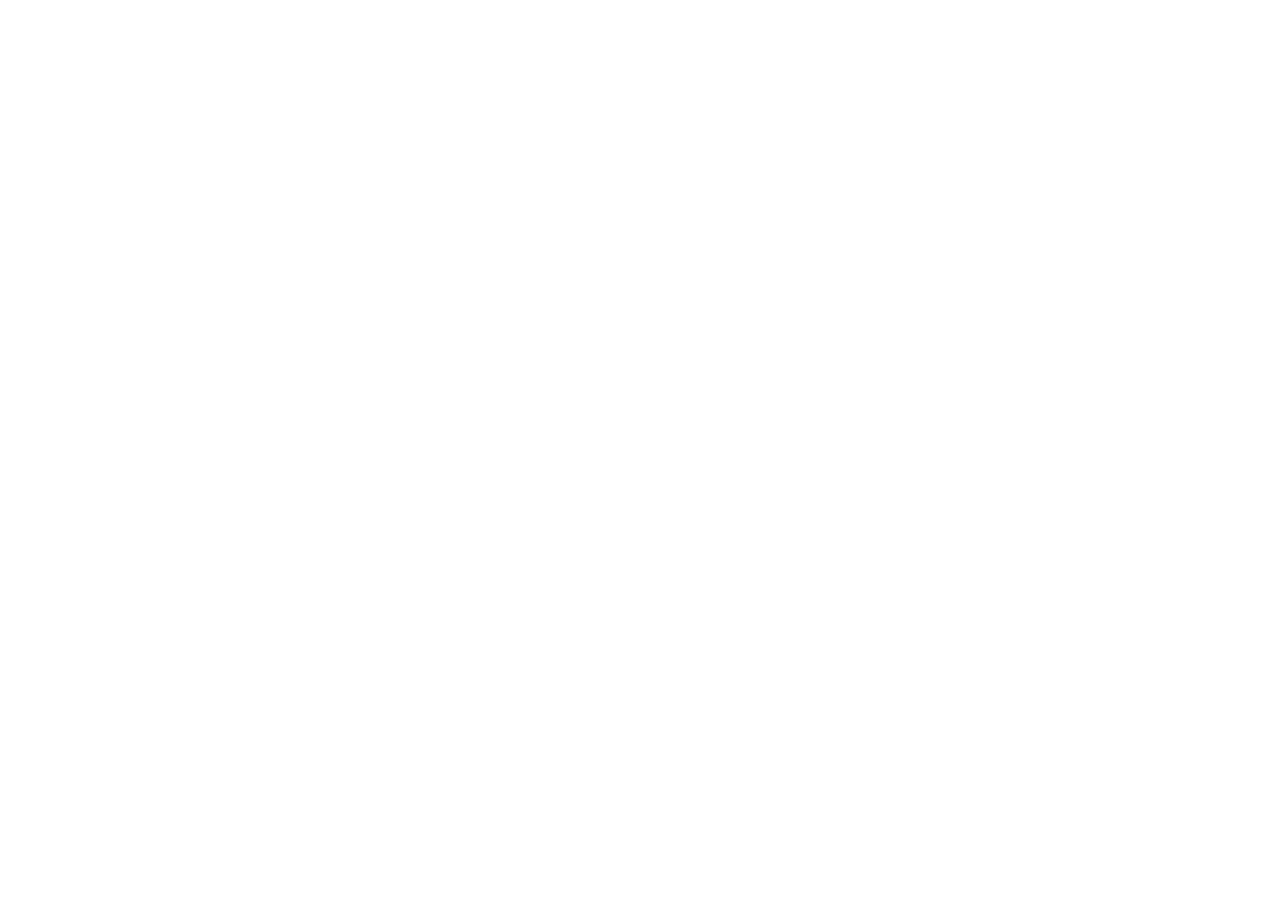
==== index.html @ 7032fc8f "1" ====
<!DOCTYPE html>
<html lang="en">
<head>
  <meta charset="UTF-8">
  <meta name="viewport" content="width=device-width, initial-scale=1.0">
  <meta http-equiv="X-UA-Compatible" content="ie=edge">
  <title>Document</title>
</head>
<body>
  
</body>
</html>
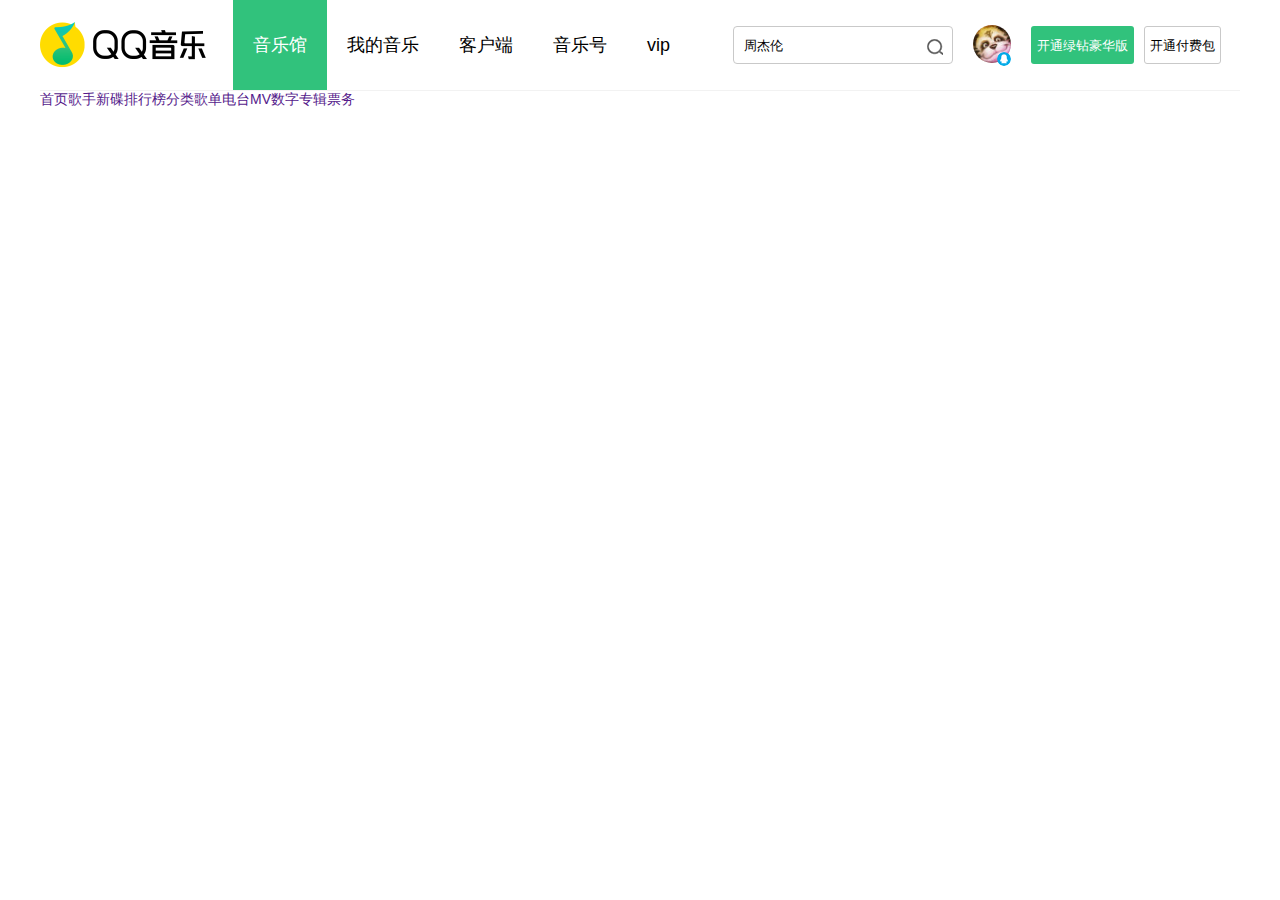
==== commit c38bcf39: "11.3" ====
--- a/index.html
+++ b/index.html
@@ -5,8 +5,45 @@
   <meta name="viewport" content="width=device-width, initial-scale=1.0">
   <meta http-equiv="X-UA-Compatible" content="ie=edge">
   <title>Document</title>
+  <link rel="stylesheet" href="index.css">
 </head>
 <body>
-  
+  <div id="header">
+    <div class="header_bar">
+      <div class="header_bar_top">
+        <img src="./img/75955396_p0.png" alt="" class="qq_icon">
+        <ul class="header_bar_top_ul">
+          <li><a href="" class="first_child">音乐馆</a></li>
+          <li><a href="">我的音乐</a></li>
+          <li><a href="">客户端 <i></i></a></li>
+          <li><a href="">音乐号</a></li>
+          <li><a href="">vip</a></li>
+        </ul>
+        <div class="header_bar_input_box">
+          <input type="text" placeholder="周杰伦">
+          <i class="input_icon"></i>
+        </div>
+        <div class="login_head">
+          <img src="./img/g.jpg" alt="">
+          <img src="./img/login_qq.png" class="login_icon">
+        </div>
+        <button class="btn_vip">开通绿钻豪华版</button>
+        <button class="btn_money">开通付费包</button>
+      </div>
+      <div class="header_bar_bot">
+        <ul class="header_bar_bot_ul">
+          <li><a href="">首页</a></li>
+          <li><a href="">歌手</a></li>
+          <li><a href="">新碟</a></li>
+          <li><a href="">排行榜</a></li>
+          <li><a href="">分类歌单</a></li>
+          <li><a href="">电台</a></li>
+          <li><a href="">MV</a></li>
+          <li><a href="">数字专辑</a></li>
+          <li><a href="">票务</a></li>
+        </ul>
+      </div>
+    </div>
+  </div>
 </body>
 </html>--- a/index.css
+++ b/index.css
@@ -0,0 +1,140 @@
+* {
+  box-sizing: border-box;
+  outline: 0;
+  margin: 0;
+  padding: 0;
+}
+a {
+  text-decoration: none;
+}
+li {
+  list-style: none;
+}
+button {
+  margin: 0;
+  padding: 0;
+  border: 1px solid transparent;
+  outline: none;
+}
+body {
+  font-size: 14px;
+  font-family: poppin, Tahoma, Arial;
+}
+.header_bar {
+  width: 1200px;
+  margin: 0 auto;
+}
+.header_bar_top {
+  display: flex;
+  align-items: center;
+  width: 1200px;
+}
+.qq_icon {
+  width: 170px;
+  height: 46px;
+  /* margin:auto 0; */
+}
+.header_bar_top{
+  border-bottom:1px solid  #f2f2f2;
+}
+.header_bar_top_ul {
+  display: flex;
+  margin-left: 23px;
+  width: 500px;
+  font-weight: 400;
+}
+.header_bar_top_ul li {
+  padding: 0 20px;
+  height: 90px;
+  line-height: 90px;
+}
+.header_bar_top_ul li a {
+  font-size: 18px;
+  color: #000;
+}
+
+.header_bar_top_ul li:first-child {
+  background-color: #31c27c;
+}
+.header_bar_top_ul .first_child {
+  font-size: 18px;
+  color: #fff;
+  background: #31c27c;
+}
+.header_bar_input_box {
+  position: relative;
+}
+.header_bar_input_box input {
+  width: 220px;
+  height: 38px;
+  margin: 0;
+  padding: 0;
+  padding-left: 10px;
+  border: 1px solid #c9c9c9;
+  outline: none;
+  border-radius: 4px;
+  -webkit-border-radius: 4px;
+  -moz-border-radius: 4px;
+  -ms-border-radius: 4px;
+  -o-border-radius: 4px;
+}
+.header_bar_input_box input::placeholder {
+  color: #000;
+}
+.input_icon {
+  position: absolute;
+  display: inline-block;
+  top: 33%;
+  right: 10px;
+  width: 16px;
+  height: 16px;
+
+  background: url(./img/icon_sprite.png) 0 -40px no-repeat;
+}
+.login_head {
+  position: relative;
+}
+.login_head img {
+  width: 38px;
+  height: 38px;
+  margin-left: 20px;
+  border-radius: 50%;
+  -webkit-border-radius: 50%;
+  -moz-border-radius: 50%;
+  -ms-border-radius: 50%;
+  -o-border-radius: 50%;
+}
+.login_head .login_icon {
+  position: absolute;
+  width: 14px;
+  height: 14px;
+  bottom: 0;
+  right: 0;
+}
+.btn_vip {
+  height: 38px;
+  padding: 10px 5px;
+  background-color: #31c27c;
+  color: #fff;
+  border-radius: 3px;
+  -webkit-border-radius: 3px;
+  -moz-border-radius: 3px;
+  -ms-border-radius: 3px;
+  -o-border-radius: 3px;
+  margin-left: 20px;
+}
+.btn_money{
+  height: 38px;
+  padding: 10px 5px;
+  border-radius: 3px;
+  -webkit-border-radius: 3px;
+  -moz-border-radius: 3px;
+  -ms-border-radius: 3px;
+  -o-border-radius: 3px;
+  margin-left: 10px;
+  background-color: #fff;
+  border:1px solid #c9c9c9;
+}
+.header_bar_bot_ul {
+  display: flex;
+}
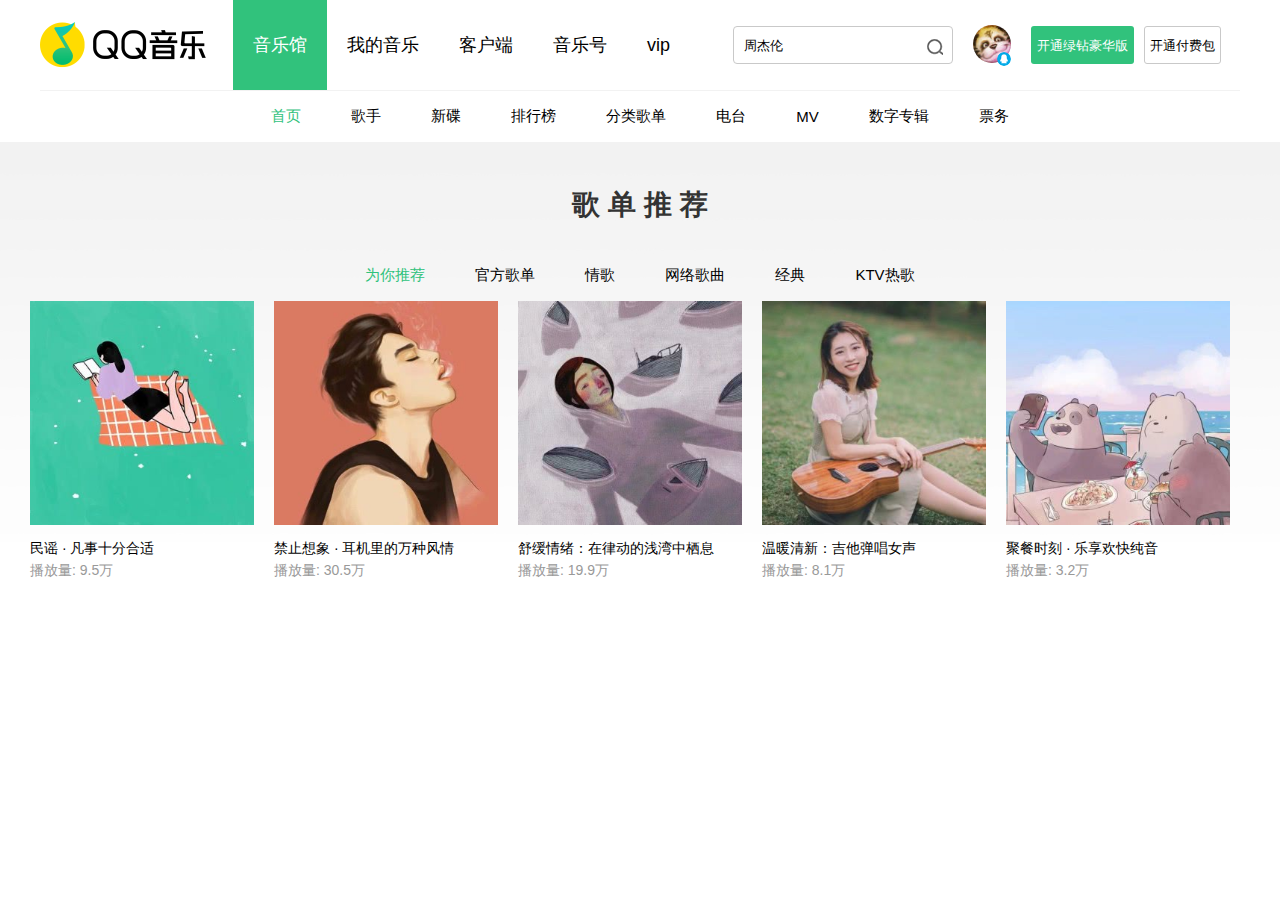
==== commit fba3ee0b: "11.3 12:20" ====
--- a/index.html
+++ b/index.html
@@ -1,38 +1,42 @@
 <!DOCTYPE html>
 <html lang="en">
+
 <head>
-  <meta charset="UTF-8">
-  <meta name="viewport" content="width=device-width, initial-scale=1.0">
-  <meta http-equiv="X-UA-Compatible" content="ie=edge">
+  <meta charset="UTF-8" />
+  <meta name="viewport" content="width=device-width, initial-scale=1.0" />
+  <meta http-equiv="X-UA-Compatible" content="ie=edge" />
   <title>Document</title>
-  <link rel="stylesheet" href="index.css">
+  <link rel="stylesheet" href="index.css" />
 </head>
+
 <body>
   <div id="header">
     <div class="header_bar">
       <div class="header_bar_top">
-        <img src="./img/75955396_p0.png" alt="" class="qq_icon">
+        <img src="./img/75955396_p0.png" alt="" class="qq_icon" />
         <ul class="header_bar_top_ul">
           <li><a href="" class="first_child">音乐馆</a></li>
           <li><a href="">我的音乐</a></li>
-          <li><a href="">客户端 <i></i></a></li>
+          <li>
+            <a href="">客户端 <i></i></a>
+          </li>
           <li><a href="">音乐号</a></li>
           <li><a href="">vip</a></li>
         </ul>
         <div class="header_bar_input_box">
-          <input type="text" placeholder="周杰伦">
+          <input type="text" placeholder="周杰伦" />
           <i class="input_icon"></i>
         </div>
         <div class="login_head">
-          <img src="./img/g.jpg" alt="">
-          <img src="./img/login_qq.png" class="login_icon">
+          <img src="./img/g.jpg" alt="" />
+          <img src="./img/login_qq.png" class="login_icon" />
         </div>
         <button class="btn_vip">开通绿钻豪华版</button>
         <button class="btn_money">开通付费包</button>
       </div>
       <div class="header_bar_bot">
-        <ul class="header_bar_bot_ul">
-          <li><a href="">首页</a></li>
+        <ul class="header_bar_bot_ul nav_list">
+          <li><a href="" class="chosen_page">首页</a></li>
           <li><a href="">歌手</a></li>
           <li><a href="">新碟</a></li>
           <li><a href="">排行榜</a></li>
@@ -45,5 +49,101 @@
       </div>
     </div>
   </div>
+  <div id="music_recommend">
+    <div class="recommend_cont">
+      <h2 class="item_head">歌 单 推 荐</h2>
+      <ul class="nav_list">
+        <li><a href="" class="chosen_page">为你推荐</a></li>
+        <li><a href="">官方歌单</a></li>
+        <li><a href="">情歌</a></li>
+        <li><a href="">网络歌曲</a></li>
+        <li><a href="">经典</a></li>
+        <li><a href="">KTV热歌</a></li>
+      </ul>
+      <ul class="music_list">
+        <li>
+          <div class="music_list_box">
+            <div class="cover">
+              <em class="cover_play"></em>
+              <a href="" class="cover_a">
+                <img src="./img/300.jpg" alt="" class="cover_img" />
+              </a>
+            </div>
+            <a href="" class="music_list_title">
+              <p>民谣 · 凡事十分合适</p>
+            </a>
+            <span>播放量:</span><span> 9.5万</span>
+          </div>
+        </li>
+        <li>
+          <div class="music_list_box">
+            <div class="cover">
+              <em class="cover_play"></em>
+              <a href="" class="cover_a">
+                <img src="./img/300 (1).jpg" alt="" class="cover_img" />
+              </a>
+            </div>
+            <a href="" class="music_list_title">
+              <p>禁止想象 · 耳机里的万种风情</p>
+            </a>
+            <span>播放量:</span><span> 30.5万</span>
+          </div>
+        </li>
+        <li>
+          <div class="music_list_box">
+            <div class="cover">
+              <em class="cover_play"></em>
+              <a href="" class="cover_a">
+                <img src="./img/300 (2).jpg" alt="" class="cover_img" />
+              </a>
+            </div>
+            <a href="" class="music_list_title">
+              <p>舒缓情绪：在律动的浅湾中栖息</p>
+            </a>
+            <span>播放量:</span><span> 19.9万</span>
+          </div>
+        </li>
+        <li>
+          <div class="music_list_box">
+            <div class="cover">
+              <em class="cover_play"></em>
+              <a href="" class="cover_a">
+                <img src="./img/300 (3).jpg" alt="" class="cover_img" />
+              </a>
+            </div>
+            <a href="" class="music_list_title">
+              <p>温暖清新：吉他弹唱女声</p>
+            </a>
+            <span>播放量:</span><span> 8.1万</span>
+          </div>
+        </li>
+        <li>
+          <div class="music_list_box">
+            <div class="cover">
+              <em class="cover_play"></em>
+              <a href="" class="cover_a">
+                <img src="./img/300 (4).jpg" alt="" class="cover_img" />
+              </a>
+            </div>
+            <a href="" class="music_list_title">
+              <p>聚餐时刻 · 乐享欢快纯音</p>
+            </a>
+            <span>播放量:</span><span> 3.2万</span>
+          </div>
+        </li>
+      </ul>
+      
+      <div class="switch_page">
+        <a href="" class="chosen_a">
+          <ul class="chosen_ul">
+            <li class="chosen_li"></li>
+            <li class="hover_li"></li>
+          </ul>
+        </a>
+      </div>
+      </a>
+    </div>
+  </div>
 </body>
+
 </html>--- a/index.css
+++ b/index.css
@@ -34,8 +34,8 @@
   height: 46px;
   /* margin:auto 0; */
 }
-.header_bar_top{
-  border-bottom:1px solid  #f2f2f2;
+.header_bar_top {
+  border-bottom: 1px solid #f2f2f2;
 }
 .header_bar_top_ul {
   display: flex;
@@ -123,7 +123,7 @@
   -o-border-radius: 3px;
   margin-left: 20px;
 }
-.btn_money{
+.btn_money {
   height: 38px;
   padding: 10px 5px;
   border-radius: 3px;
@@ -133,8 +133,170 @@
   -o-border-radius: 3px;
   margin-left: 10px;
   background-color: #fff;
-  border:1px solid #c9c9c9;
-}
-.header_bar_bot_ul {
-  display: flex;
-}
+  border: 1px solid #c9c9c9;
+}
+/* 公共列表导航栏 */
+.nav_list {
+  display: flex;
+  align-items: center;
+  justify-content: center;
+  height: 51px;
+}
+.nav_list li {
+  padding: 0 25px;
+}
+.nav_list li a {
+  color: #000;
+  font-size: 15px;
+}
+.nav_list li a:hover {
+  color: #31c27c;
+}
+.nav_list .chosen_page {
+  color: #31c27c;
+}
+/* ----------------- */
+#music_recommend{
+  background: url(./img/bg_detail.jpg) 50% 0 repeat-x;
+}
+.recommend_cont{
+  width: 1200px;
+  margin: 0 auto;
+  display: flex;
+  flex-direction: column ;
+  justify-content: center;
+  align-items: center;
+}
+.item_head{
+  padding-top: 44px;
+  padding-bottom: 26px;
+  color:#333;
+  font-size: 28px;
+}
+.music_list{
+  display: flex;
+  flex-direction:row;
+  height: 300px;
+}
+.music_list li div,.cover_list_box{ /* 后期 li div删掉 */
+  width: 224px;
+  height: 224px;
+  margin-right: 20px;
+}
+
+.cover_img{ /* 后面改成.cover_img */
+  margin-bottom: 10px;
+  width: 224px;
+  height: 224px;
+  transition: .5s;
+  -webkit-transition: .5s;
+  -moz-transition: .5s;
+  -ms-transition: .5s;
+  -o-transition: .5s;
+}
+.music_list_title{
+  color: #000;
+}
+.music_list_title :hover{
+  color:#31c27c;
+}
+.music_list li div span{
+  /* text-align: center; */
+  line-height: 25px;
+  font-size: 14px;
+  color:#999;
+}
+.cover{
+  position: relative;
+  overflow: hidden;
+  margin-bottom: 15px;
+}
+.cover_play{
+  position: absolute;
+  z-index: 1;
+  top: 0;
+  left: 0;
+  right: 0;
+  bottom: 0;
+  margin:auto;
+  width: 70px;
+  height: 70px;
+  cursor: pointer;
+  background-image: url(./img/cover_play.png);
+  transform: scale(.7) ;
+  -webkit-transform: scale(.7) ;
+  -moz-transform: scale(.7) ;
+  -ms-transform: scale(.7) ;
+  -o-transform: scale(.7) ;
+  opacity: 0;
+  transition: .5s;
+  -webkit-transition: .5s;
+  -moz-transition: .5s;
+  -ms-transition: .5s;
+  -o-transition: .5s;
+}
+.cover:hover .cover_play{
+  transform: scale(1);
+  -webkit-transform: scale(1);
+  -moz-transform: scale(1);
+  -ms-transform: scale(1);
+  -o-transform: scale(1);
+  opacity: 1;
+}
+.cover:hover .cover_img{
+  transform: scale(1.1);
+  -webkit-transform: scale(1.1);
+  -moz-transform: scale(1.1);
+  -ms-transform: scale(1.1);
+  -o-transform: scale(1.1);
+}
+.switch_page{
+  height: 100px;
+  display: flex;
+  /* justify-content: center; */
+  align-items: center;
+}
+
+
+
+
+
+
+
+
+
+
+
+
+
+/* .chosen_ul{
+  display: flex;
+  flex-direction: row;
+  justify-content: center;
+}
+.chosen_ul li{
+  margin-right: 25px;
+}
+.chosen_li{
+  width: 8px;
+  height: 8px;
+  border-radius: 50%;
+  -webkit-border-radius: 50%;
+  -moz-border-radius: 50%;
+  -ms-border-radius: 50%;
+  -o-border-radius: 50%;
+  background-color: rgba(0, 0, 0, .3);
+}
+.hover_li{
+  width: 8px;
+  height: 8px;
+  border-radius: 50%;
+  -webkit-border-radius: 50%;
+  -moz-border-radius: 50%;
+  -ms-border-radius: 50%;
+  -o-border-radius: 50%;
+  background-color: rgba(0, 0, 0, .1);
+}
+.hover_li:hover{
+  background-color: rgba(0, 0, 0, .3)
+} */
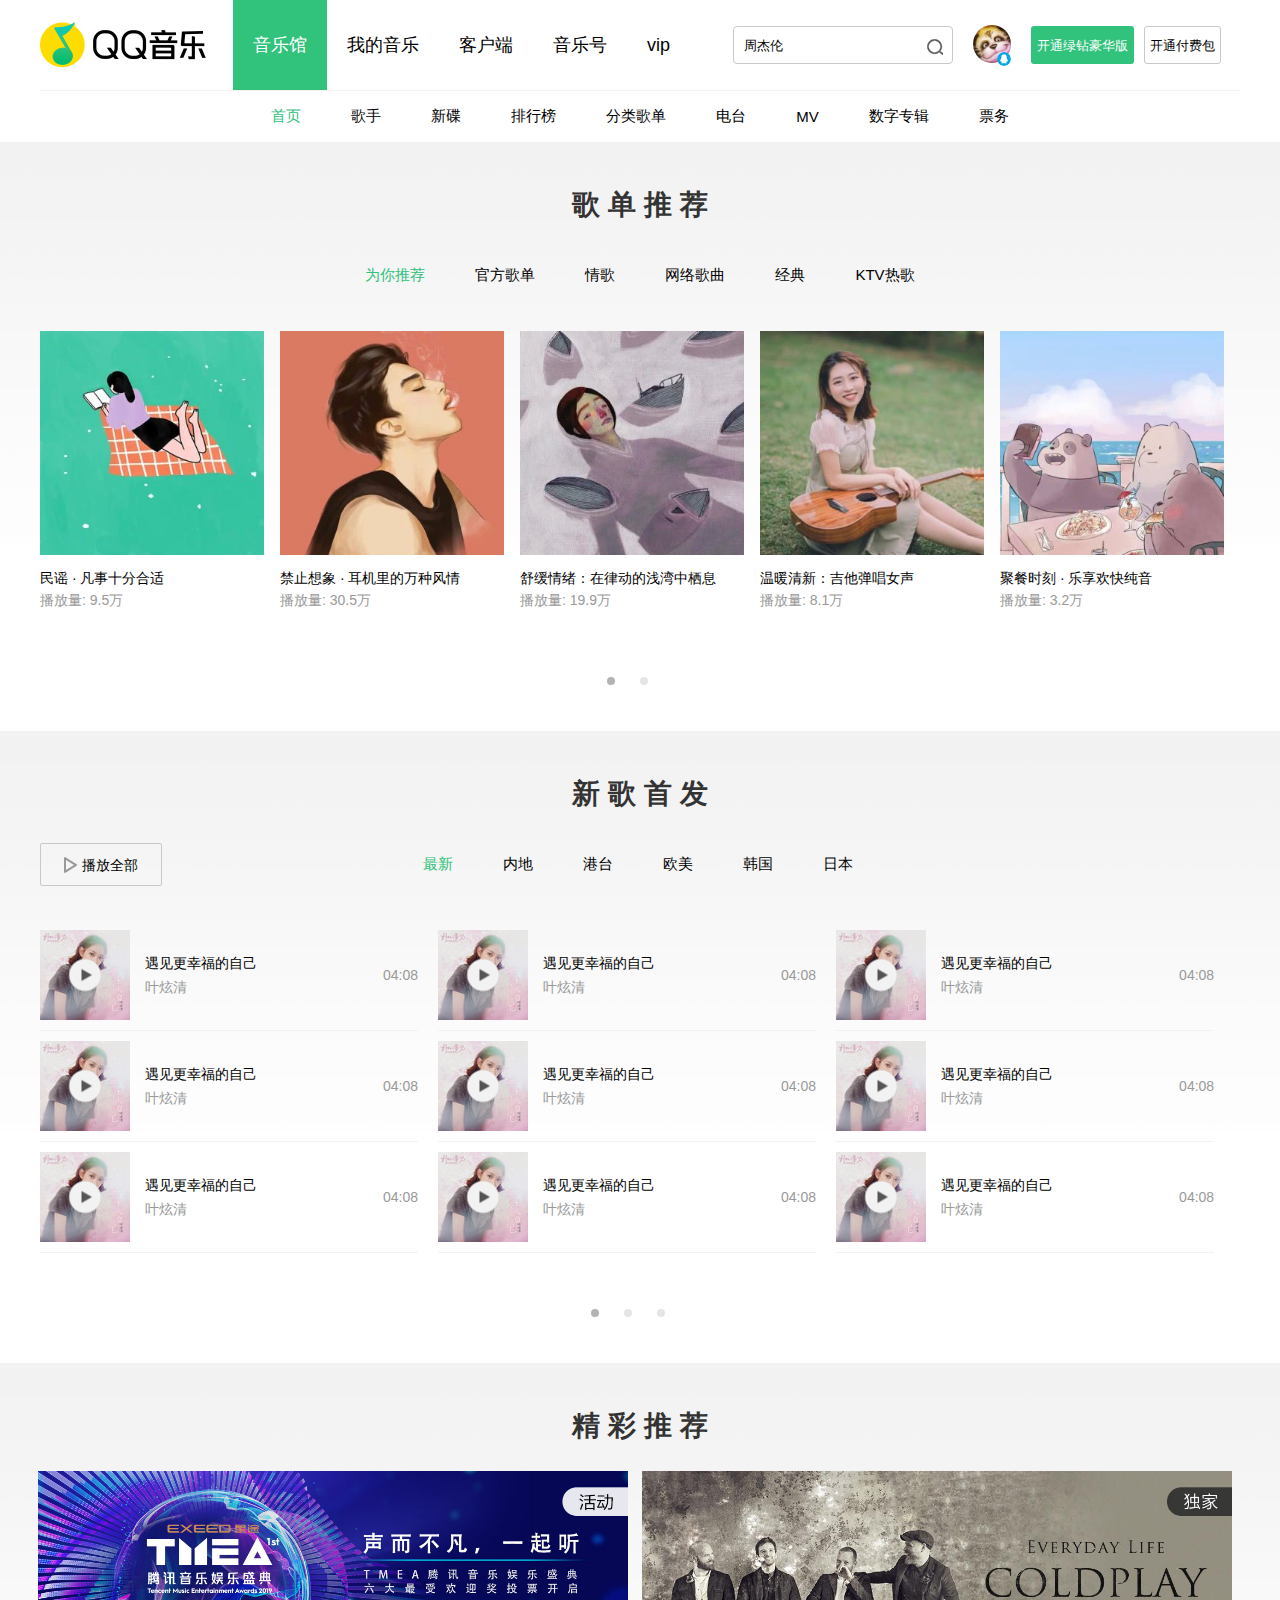
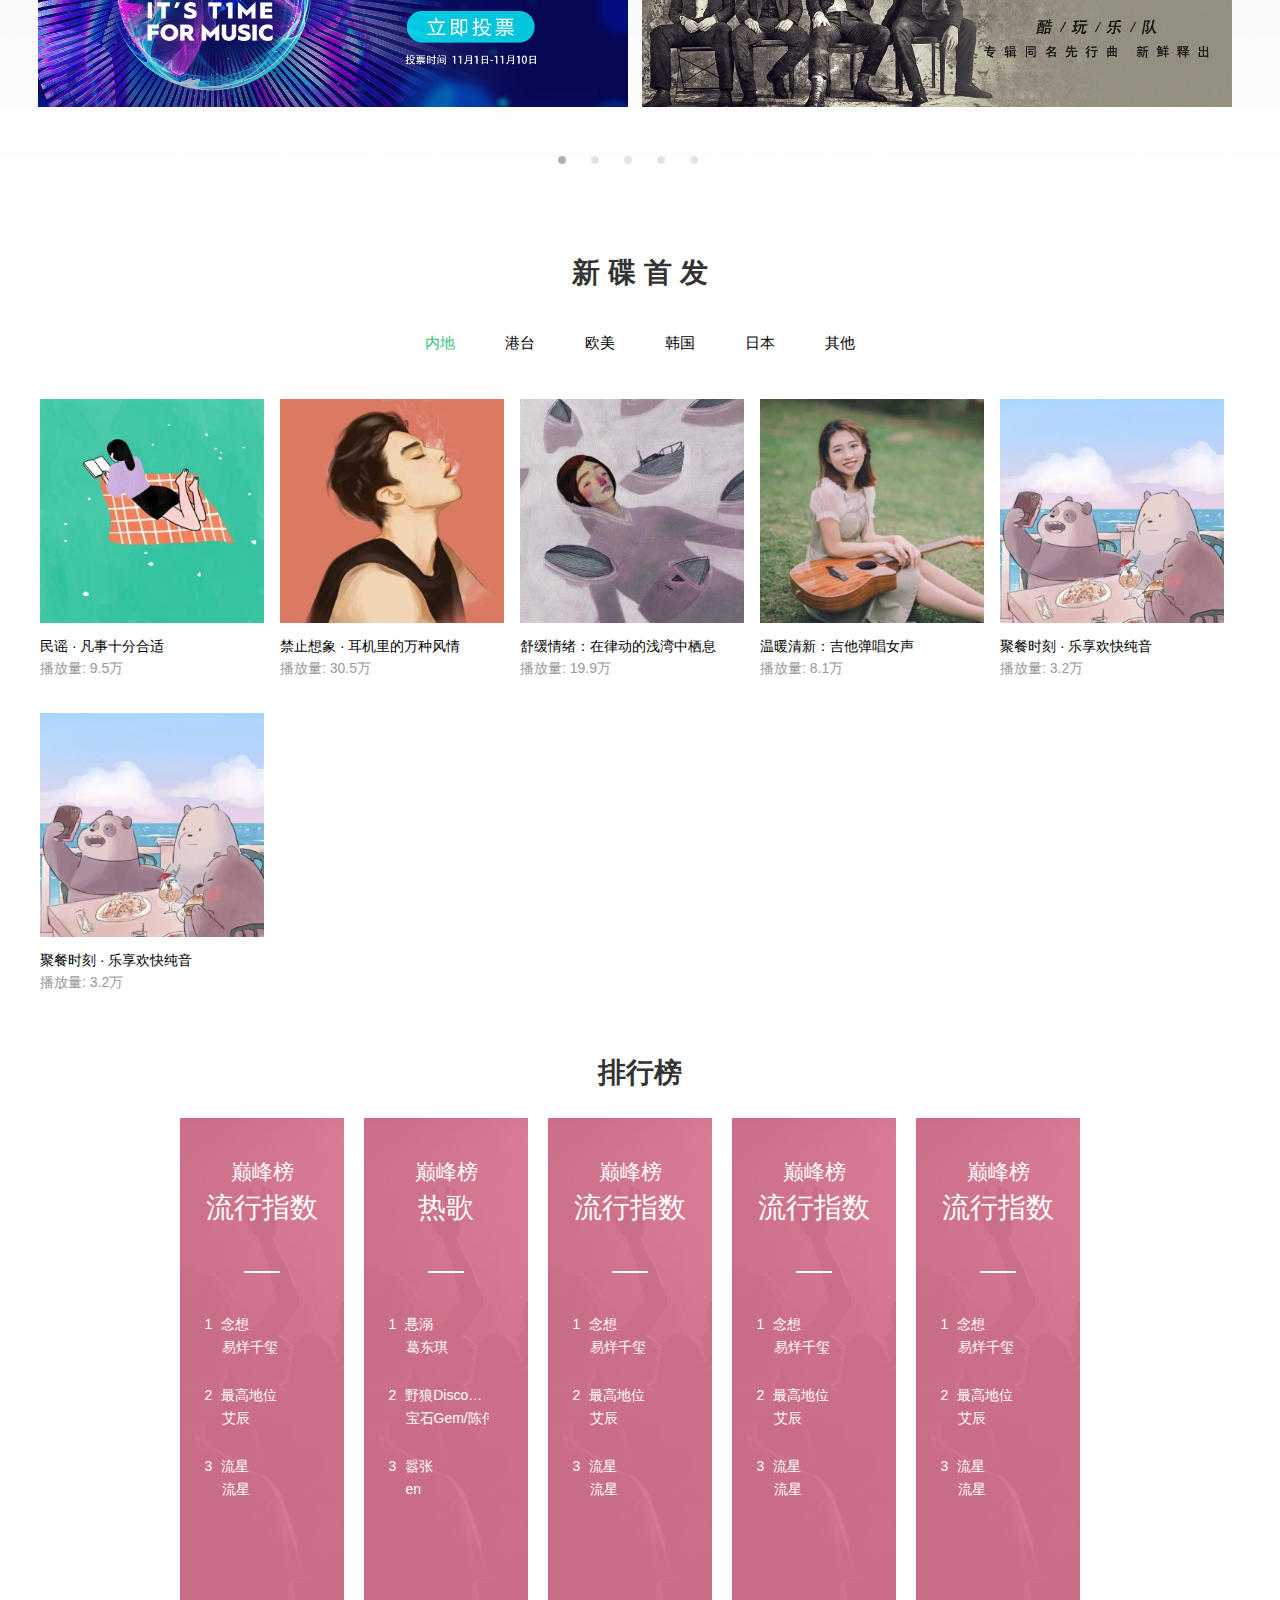
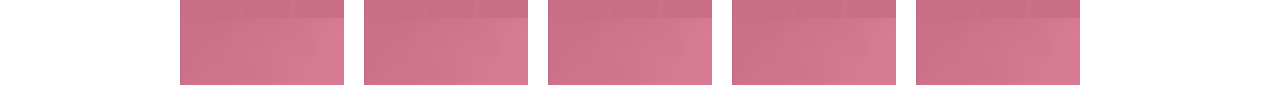
==== commit 09b5c5cd: "11.3 22:56" ====
--- a/index.html
+++ b/index.html
@@ -1,138 +1,138 @@
 <!DOCTYPE html>
 <html lang="en">
+  <head>
+    <meta charset="UTF-8" />
+    <meta name="viewport" content="width=device-width, initial-scale=1.0" />
+    <meta http-equiv="X-UA-Compatible" content="ie=edge" />
+    <title>Document</title>
+    <link rel="stylesheet" href="index.css" />
+  </head>
 
-<head>
-  <meta charset="UTF-8" />
-  <meta name="viewport" content="width=device-width, initial-scale=1.0" />
-  <meta http-equiv="X-UA-Compatible" content="ie=edge" />
-  <title>Document</title>
-  <link rel="stylesheet" href="index.css" />
-</head>
-
-<body>
-  <div id="header">
-    <div class="header_bar">
-      <div class="header_bar_top">
-        <img src="./img/75955396_p0.png" alt="" class="qq_icon" />
-        <ul class="header_bar_top_ul">
-          <li><a href="" class="first_child">音乐馆</a></li>
-          <li><a href="">我的音乐</a></li>
-          <li>
-            <a href="">客户端 <i></i></a>
-          </li>
-          <li><a href="">音乐号</a></li>
-          <li><a href="">vip</a></li>
+  <body>
+    <div id="header">
+      <div class="header_bar">
+        <div class="header_bar_top">
+          <img src="./img/75955396_p0.png" alt="" class="qq_icon" />
+          <ul class="header_bar_top_ul">
+            <li><a href="" class="first_child">音乐馆</a></li>
+            <li><a href="">我的音乐</a></li>
+            <li>
+              <a href="">客户端 <i></i></a>
+            </li>
+            <li><a href="">音乐号</a></li>
+            <li><a href="">vip</a></li>
+          </ul>
+          <div class="header_bar_input_box">
+            <input type="text" placeholder="周杰伦" />
+            <i class="input_icon"></i>
+          </div>
+          <div class="login_head">
+            <img src="./img/g.jpg" alt="" />
+            <img src="./img/login_qq.png" class="login_icon" />
+          </div>
+          <button class="btn_vip">开通绿钻豪华版</button>
+          <button class="btn_money">开通付费包</button>
+        </div>
+        <div class="header_bar_bot">
+          <ul class="header_bar_bot_ul nav_list">
+            <li><a href="" class="chosen_page">首页</a></li>
+            <li><a href="">歌手</a></li>
+            <li><a href="">新碟</a></li>
+            <li><a href="">排行榜</a></li>
+            <li><a href="">分类歌单</a></li>
+            <li><a href="">电台</a></li>
+            <li><a href="">MV</a></li>
+            <li><a href="">数字专辑</a></li>
+            <li><a href="">票务</a></li>
+          </ul>
+        </div>
+      </div>
+    </div>
+    <div id="music_recommend">
+      <div class="recommend_cont">
+        <h2 class="item_head">歌 单 推 荐</h2>
+        <ul class="nav_list margin_bot">
+          <li><a href="" class="chosen_page">为你推荐</a></li>
+          <li><a href="">官方歌单</a></li>
+          <li><a href="">情歌</a></li>
+          <li><a href="">网络歌曲</a></li>
+          <li><a href="">经典</a></li>
+          <li><a href="">KTV热歌</a></li>
         </ul>
-        <div class="header_bar_input_box">
-          <input type="text" placeholder="周杰伦" />
-          <i class="input_icon"></i>
-        </div>
-        <div class="login_head">
-          <img src="./img/g.jpg" alt="" />
-          <img src="./img/login_qq.png" class="login_icon" />
-        </div>
-        <button class="btn_vip">开通绿钻豪华版</button>
-        <button class="btn_money">开通付费包</button>
-      </div>
-      <div class="header_bar_bot">
-        <ul class="header_bar_bot_ul nav_list">
-          <li><a href="" class="chosen_page">首页</a></li>
-          <li><a href="">歌手</a></li>
-          <li><a href="">新碟</a></li>
-          <li><a href="">排行榜</a></li>
-          <li><a href="">分类歌单</a></li>
-          <li><a href="">电台</a></li>
-          <li><a href="">MV</a></li>
-          <li><a href="">数字专辑</a></li>
-          <li><a href="">票务</a></li>
+        <ul class="music_list">
+          <li>
+            <div class="music_list_box">
+              <div class="cover">
+                <em class="cover_play"></em>
+                <a href="" class="cover_a">
+                  <img src="./img/300.jpg" alt="" class="cover_img" />
+                </a>
+              </div>
+              <a href="" class="music_list_title">
+                <p>民谣 · 凡事十分合适</p>
+              </a>
+              <span>播放量:</span><span> 9.5万</span>
+            </div>
+          </li>
+          <li>
+            <div class="music_list_box">
+              <div class="cover">
+                <em class="cover_play"></em>
+                <a href="" class="cover_a">
+                  <img src="./img/300 (1).jpg" alt="" class="cover_img" />
+                </a>
+              </div>
+              <a href="" class="music_list_title">
+                <p>禁止想象 · 耳机里的万种风情</p>
+              </a>
+              <span>播放量:</span><span> 30.5万</span>
+            </div>
+          </li>
+          <li>
+            <div class="music_list_box">
+              <div class="cover">
+                <em class="cover_play"></em>
+                <a href="" class="cover_a">
+                  <img src="./img/300 (2).jpg" alt="" class="cover_img" />
+                </a>
+              </div>
+              <a href="" class="music_list_title">
+                <p>舒缓情绪：在律动的浅湾中栖息</p>
+              </a>
+              <span>播放量:</span><span> 19.9万</span>
+            </div>
+          </li>
+          <li>
+            <div class="music_list_box">
+              <div class="cover">
+                <em class="cover_play"></em>
+                <a href="" class="cover_a">
+                  <img src="./img/300 (3).jpg" alt="" class="cover_img" />
+                </a>
+              </div>
+              <a href="" class="music_list_title">
+                <p>温暖清新：吉他弹唱女声</p>
+              </a>
+              <span>播放量:</span><span> 8.1万</span>
+            </div>
+          </li>
+          <li>
+            <div class="music_list_box">
+              <div class="cover">
+                <em class="cover_play"></em>
+                <a href="" class="cover_a">
+                  <img src="./img/300 (4).jpg" alt="" class="cover_img" />
+                </a>
+              </div>
+              <a href="" class="music_list_title">
+                <p>聚餐时刻 · 乐享欢快纯音</p>
+              </a>
+              <span>播放量:</span><span> 3.2万</span>
+            </div>
+          </li>
         </ul>
       </div>
-    </div>
-  </div>
-  <div id="music_recommend">
-    <div class="recommend_cont">
-      <h2 class="item_head">歌 单 推 荐</h2>
-      <ul class="nav_list">
-        <li><a href="" class="chosen_page">为你推荐</a></li>
-        <li><a href="">官方歌单</a></li>
-        <li><a href="">情歌</a></li>
-        <li><a href="">网络歌曲</a></li>
-        <li><a href="">经典</a></li>
-        <li><a href="">KTV热歌</a></li>
-      </ul>
-      <ul class="music_list">
-        <li>
-          <div class="music_list_box">
-            <div class="cover">
-              <em class="cover_play"></em>
-              <a href="" class="cover_a">
-                <img src="./img/300.jpg" alt="" class="cover_img" />
-              </a>
-            </div>
-            <a href="" class="music_list_title">
-              <p>民谣 · 凡事十分合适</p>
-            </a>
-            <span>播放量:</span><span> 9.5万</span>
-          </div>
-        </li>
-        <li>
-          <div class="music_list_box">
-            <div class="cover">
-              <em class="cover_play"></em>
-              <a href="" class="cover_a">
-                <img src="./img/300 (1).jpg" alt="" class="cover_img" />
-              </a>
-            </div>
-            <a href="" class="music_list_title">
-              <p>禁止想象 · 耳机里的万种风情</p>
-            </a>
-            <span>播放量:</span><span> 30.5万</span>
-          </div>
-        </li>
-        <li>
-          <div class="music_list_box">
-            <div class="cover">
-              <em class="cover_play"></em>
-              <a href="" class="cover_a">
-                <img src="./img/300 (2).jpg" alt="" class="cover_img" />
-              </a>
-            </div>
-            <a href="" class="music_list_title">
-              <p>舒缓情绪：在律动的浅湾中栖息</p>
-            </a>
-            <span>播放量:</span><span> 19.9万</span>
-          </div>
-        </li>
-        <li>
-          <div class="music_list_box">
-            <div class="cover">
-              <em class="cover_play"></em>
-              <a href="" class="cover_a">
-                <img src="./img/300 (3).jpg" alt="" class="cover_img" />
-              </a>
-            </div>
-            <a href="" class="music_list_title">
-              <p>温暖清新：吉他弹唱女声</p>
-            </a>
-            <span>播放量:</span><span> 8.1万</span>
-          </div>
-        </li>
-        <li>
-          <div class="music_list_box">
-            <div class="cover">
-              <em class="cover_play"></em>
-              <a href="" class="cover_a">
-                <img src="./img/300 (4).jpg" alt="" class="cover_img" />
-              </a>
-            </div>
-            <a href="" class="music_list_title">
-              <p>聚餐时刻 · 乐享欢快纯音</p>
-            </a>
-            <span>播放量:</span><span> 3.2万</span>
-          </div>
-        </li>
-      </ul>
-      
+      <!-- 底部导航条 -->
       <div class="switch_page">
         <a href="" class="chosen_a">
           <ul class="chosen_ul">
@@ -141,9 +141,569 @@
           </ul>
         </a>
       </div>
-      </a>
+      <!-- 两侧导航按键 -->
+      <div class="action_box">
+        <div class="action_left">
+          <a href="" class="turn_left">
+            <i></i>
+          </a>
+        </div>
+        <div class="action_right">
+          <a href="" class="turn_right">
+            <i></i>
+          </a>
+        </div>
+      </div>
     </div>
-  </div>
-</body>
-
-</html>+    <div id="new_music">
+      <h2 class="item_head">新 歌 首 发</h2>
+      <div class="new_music_cont">
+        <div class="new_music_navbar">
+          <a href="#" class="play_all">
+            <button><i></i>播放全部</button>
+          </a>
+          <ul class="nav_list">
+            <li><a href="" class="chosen_page">最新</a></li>
+            <li><a href="">内地</a></li>
+            <li><a href="">港台</a></li>
+            <li><a href="">欧美</a></li>
+            <li><a href="">韩国</a></li>
+            <li><a href="">日本</a></li>
+          </ul>
+        </div>
+        <div class="new_music_box">
+          <ul class="new_music_cont_ul">
+            <li>
+              <div class="new_music_list_box">
+                <div class="new_music_cover">
+                  <em class="new_music_cover_play"></em>
+                  <a href="" class="new_music_cover_a">
+                    <img
+                      src="./img/T002R90x90M000003Fn3EN0PkimY.jpg"
+                      alt=""
+                      class="new_music_img"
+                    />
+                  </a>
+                </div>
+                <div class="new_music_list_title">
+                  <a href="" class="new_music_title">
+                    <p>遇见更幸福的自己</p>
+                  </a>
+                  <a href="" class="song_author">
+                    <span>叶炫清</span>
+                  </a>
+                </div>
+                <p class="song_time">04:08</p>
+              </div>
+            </li>
+            <li>
+              <div class="new_music_list_box">
+                <div class="new_music_cover">
+                  <em class="new_music_cover_play"></em>
+                  <a href="" class="new_music_cover_a">
+                    <img
+                      src="./img/T002R90x90M000003Fn3EN0PkimY.jpg"
+                      alt=""
+                      class="new_music_img"
+                    />
+                  </a>
+                </div>
+                <div class="new_music_list_title">
+                  <a href="" class="new_music_title">
+                    <p>遇见更幸福的自己</p>
+                  </a>
+                  <a href="" class="song_author">
+                    <span>叶炫清</span>
+                  </a>
+                </div>
+                <p class="song_time">04:08</p>
+              </div>
+            </li>
+            <li>
+              <div class="new_music_list_box">
+                <div class="new_music_cover">
+                  <em class="new_music_cover_play"></em>
+                  <a href="" class="new_music_cover_a">
+                    <img
+                      src="./img/T002R90x90M000003Fn3EN0PkimY.jpg"
+                      alt=""
+                      class="new_music_img"
+                    />
+                  </a>
+                </div>
+                <div class="new_music_list_title">
+                  <a href="" class="new_music_title">
+                    <p>遇见更幸福的自己</p>
+                  </a>
+                  <a href="" class="song_author">
+                    <span>叶炫清</span>
+                  </a>
+                </div>
+                <p class="song_time">04:08</p>
+              </div>
+            </li>
+            <li>
+              <div class="new_music_list_box">
+                <div class="new_music_cover">
+                  <em class="new_music_cover_play"></em>
+                  <a href="" class="new_music_cover_a">
+                    <img
+                      src="./img/T002R90x90M000003Fn3EN0PkimY.jpg"
+                      alt=""
+                      class="new_music_img"
+                    />
+                  </a>
+                </div>
+                <div class="new_music_list_title">
+                  <a href="" class="new_music_title">
+                    <p>遇见更幸福的自己</p>
+                  </a>
+                  <a href="" class="song_author">
+                    <span>叶炫清</span>
+                  </a>
+                </div>
+                <p class="song_time">04:08</p>
+              </div>
+            </li>
+            <li>
+              <div class="new_music_list_box">
+                <div class="new_music_cover">
+                  <em class="new_music_cover_play"></em>
+                  <a href="" class="new_music_cover_a">
+                    <img
+                      src="./img/T002R90x90M000003Fn3EN0PkimY.jpg"
+                      alt=""
+                      class="new_music_img"
+                    />
+                  </a>
+                </div>
+                <div class="new_music_list_title">
+                  <a href="" class="new_music_title">
+                    <p>遇见更幸福的自己</p>
+                  </a>
+                  <a href="" class="song_author">
+                    <span>叶炫清</span>
+                  </a>
+                </div>
+                <p class="song_time">04:08</p>
+              </div>
+            </li>
+            <li>
+              <div class="new_music_list_box">
+                <div class="new_music_cover">
+                  <em class="new_music_cover_play"></em>
+                  <a href="" class="new_music_cover_a">
+                    <img
+                      src="./img/T002R90x90M000003Fn3EN0PkimY.jpg"
+                      alt=""
+                      class="new_music_img"
+                    />
+                  </a>
+                </div>
+                <div class="new_music_list_title">
+                  <a href="" class="new_music_title">
+                    <p>遇见更幸福的自己</p>
+                  </a>
+                  <a href="" class="song_author">
+                    <span>叶炫清</span>
+                  </a>
+                </div>
+                <p class="song_time">04:08</p>
+              </div>
+            </li>
+            <li>
+              <div class="new_music_list_box">
+                <div class="new_music_cover">
+                  <em class="new_music_cover_play"></em>
+                  <a href="" class="new_music_cover_a">
+                    <img
+                      src="./img/T002R90x90M000003Fn3EN0PkimY.jpg"
+                      alt=""
+                      class="new_music_img"
+                    />
+                  </a>
+                </div>
+                <div class="new_music_list_title">
+                  <a href="" class="new_music_title">
+                    <p>遇见更幸福的自己</p>
+                  </a>
+                  <a href="" class="song_author">
+                    <span>叶炫清</span>
+                  </a>
+                </div>
+                <p class="song_time">04:08</p>
+              </div>
+            </li>
+            <li>
+              <div class="new_music_list_box">
+                <div class="new_music_cover">
+                  <em class="new_music_cover_play"></em>
+                  <a href="" class="new_music_cover_a">
+                    <img
+                      src="./img/T002R90x90M000003Fn3EN0PkimY.jpg"
+                      alt=""
+                      class="new_music_img"
+                    />
+                  </a>
+                </div>
+                <div class="new_music_list_title">
+                  <a href="" class="new_music_title">
+                    <p>遇见更幸福的自己</p>
+                  </a>
+                  <a href="" class="song_author">
+                    <span>叶炫清</span>
+                  </a>
+                </div>
+                <p class="song_time">04:08</p>
+              </div>
+            </li>
+            <li>
+              <div class="new_music_list_box">
+                <div class="new_music_cover">
+                  <em class="new_music_cover_play"></em>
+                  <a href="" class="new_music_cover_a">
+                    <img
+                      src="./img/T002R90x90M000003Fn3EN0PkimY.jpg"
+                      alt=""
+                      class="new_music_img"
+                    />
+                  </a>
+                </div>
+                <div class="new_music_list_title">
+                  <a href="" class="new_music_title">
+                    <p>遇见更幸福的自己</p>
+                  </a>
+                  <a href="" class="song_author">
+                    <span>叶炫清</span>
+                  </a>
+                </div>
+                <p class="song_time">04:08</p>
+              </div>
+            </li>
+          </ul>
+        </div>
+      </div>
+      <!-- 底部导航条 -->
+      <div class="switch_page">
+        <a href="" class="chosen_a">
+          <ul class="chosen_ul">
+            <li class="chosen_li"></li>
+            <li class="hover_li"></li>
+            <li class="hover_li"></li>
+          </ul>
+        </a>
+      </div>
+      <!-- 两侧导航按键 -->
+      <div class="action_box">
+        <div class="action_left">
+          <a href="" class="turn_left">
+            <i></i>
+          </a>
+        </div>
+        <div class="action_right">
+          <a href="" class="turn_right">
+            <i></i>
+          </a>
+        </div>
+      </div>
+    </div>
+    <div id="fantastic">
+      <h2 class="item_head">精 彩 推 荐</h2>
+      <div class="fantastic_box">
+        <img src="./img/1821460.jpg" alt="" />
+        <img src="./img/1824416.jpeg" alt="" />
+      </div>
+      <!-- 底部导航条 -->
+      <div class="switch_page">
+        <a href="" class="chosen_a">
+          <ul class="chosen_ul">
+            <li class="chosen_li"></li>
+            <li class="hover_li"></li>
+            <li class="hover_li"></li>
+            <li class="hover_li"></li>
+            <li class="hover_li"></li>
+          </ul>
+        </a>
+      </div>
+      <!-- 两侧导航按键 -->
+      <div class="action_box">
+        <div class="action_left">
+          <a href="" class="turn_left">
+            <i></i>
+          </a>
+        </div>
+        <div class="action_right">
+          <a href="" class="turn_right">
+            <i></i>
+          </a>
+        </div>
+      </div>
+    </div>
+    <div id="new_album">
+      <div class="recommend_cont">
+        <h2 class="item_head">新 碟 首 发</h2>
+        <ul class="nav_list margin_bot">
+          <li><a href="" class="chosen_page ">内地</a></li>
+          <li><a href="">港台</a></li>
+          <li><a href="">欧美</a></li>
+          <li><a href="">韩国</a></li>
+          <li><a href="">日本</a></li>
+          <li><a href="">其他</a></li>
+        </ul>
+        <ul class="music_list flex_wrap">
+          <li>
+            <div class="music_list_box">
+              <div class="cover">
+                <em class="cover_play"></em>
+                <a href="" class="cover_a">
+                  <img src="./img/300.jpg" alt="" class="cover_img" />
+                </a>
+              </div>
+              <a href="" class="music_list_title">
+                <p>民谣 · 凡事十分合适</p>
+              </a>
+              <span>播放量:</span><span> 9.5万</span>
+            </div>
+          </li>
+          <li>
+            <div class="music_list_box">
+              <div class="cover">
+                <em class="cover_play"></em>
+                <a href="" class="cover_a">
+                  <img src="./img/300 (1).jpg" alt="" class="cover_img" />
+                </a>
+              </div>
+              <a href="" class="music_list_title">
+                <p>禁止想象 · 耳机里的万种风情</p>
+              </a>
+              <span>播放量:</span><span> 30.5万</span>
+            </div>
+          </li>
+          <li>
+            <div class="music_list_box">
+              <div class="cover">
+                <em class="cover_play"></em>
+                <a href="" class="cover_a">
+                  <img src="./img/300 (2).jpg" alt="" class="cover_img" />
+                </a>
+              </div>
+              <a href="" class="music_list_title">
+                <p>舒缓情绪：在律动的浅湾中栖息</p>
+              </a>
+              <span>播放量:</span><span> 19.9万</span>
+            </div>
+          </li>
+          <li>
+            <div class="music_list_box">
+              <div class="cover">
+                <em class="cover_play"></em>
+                <a href="" class="cover_a">
+                  <img src="./img/300 (3).jpg" alt="" class="cover_img" />
+                </a>
+              </div>
+              <a href="" class="music_list_title">
+                <p>温暖清新：吉他弹唱女声</p>
+              </a>
+              <span>播放量:</span><span> 8.1万</span>
+            </div>
+          </li>
+          <li>
+            <div class="music_list_box">
+              <div class="cover">
+                <em class="cover_play"></em>
+                <a href="" class="cover_a">
+                  <img src="./img/300 (4).jpg" alt="" class="cover_img" />
+                </a>
+              </div>
+              <a href="" class="music_list_title">
+                <p>聚餐时刻 · 乐享欢快纯音</p>
+              </a>
+              <span>播放量:</span><span> 3.2万</span>
+            </div>
+          </li>
+          <li>
+            <div class="music_list_box">
+              <div class="cover">
+                <em class="cover_play"></em>
+                <a href="" class="cover_a">
+                  <img src="./img/300 (4).jpg" alt="" class="cover_img" />
+                </a>
+              </div>
+              <a href="" class="music_list_title">
+                <p>聚餐时刻 · 乐享欢快纯音</p>
+              </a>
+              <span>播放量:</span><span> 3.2万</span>
+            </div>
+          </li>
+        </ul>
+      </div>
+    </div>
+    <div id="billboard">
+      <div class="billboard_cont">
+        <h2 class="item_head">排行榜</h2>
+        <ul class="billboard_ul">
+          <li>
+            <div class="billboard_box">
+              <h2 class="billboard_title">巅峰榜</h2>
+              <h1 class="billboard_type">流行指数</h1>
+              <div class="billboard_cover_box">
+                <a href="" class="billboard_cover_box_a">
+                  <div class="solid"></div>
+                  <div class="cover_play show"></div>
+                </a>
+              </div>
+              <div class="billboard_list">
+                <div class="b_list_item">
+                  <a href="">
+                    <span>1</span> <span>念想</span>
+                    <p>易烊千玺</p>
+                  </a>
+                </div>
+                <div class="b_list_item">
+                  <a href="">
+                    <span>2</span> <span>最高地位</span>
+                    <p>艾辰</p>
+                  </a>
+                </div>
+                <div class="b_list_item">
+                  <a href="">
+                    <span>3</span> <span>流星</span>
+                    <p>流星</p>
+                  </a>
+                </div>
+              </div>
+            </div>
+          </li>
+          <li>
+            <div class="billboard_box">
+              <h2 class="billboard_title">巅峰榜</h2>
+              <h1 class="billboard_type">热歌</h1>
+              <div class="billboard_cover_box">
+                <a href="" class="billboard_cover_box_a">
+                  <div class="solid"></div>
+                  <div class="cover_play show"></div>
+                </a>
+              </div>
+              <div class="billboard_list">
+                <div class="b_list_item">
+                  <a href="">
+                    <span>1</span> <span>悬溺</span>
+                    <p>葛东琪</p>
+                  </a>
+                </div>
+                <div class="b_list_item">
+                  <a href="">
+                    <span>2</span> <span>野狼Disco（feat.陈伟霆）</span>
+                    <p>宝石Gem/陈伟霆</p>
+                  </a>
+                </div>
+                <div class="b_list_item">
+                  <a href="">
+                    <span>3</span> <span>嚣张</span>
+                    <p>en</p>
+                  </a>
+                </div>
+              </div>
+            </div>
+          </li>
+          <li>
+            <div class="billboard_box">
+              <h2 class="billboard_title">巅峰榜</h2>
+              <h1 class="billboard_type">流行指数</h1>
+              <div class="billboard_cover_box">
+                <a href="" class="billboard_cover_box_a">
+                  <div class="solid"></div>
+                  <div class="cover_play show"></div>
+                </a>
+              </div>
+              <div class="billboard_list">
+                <div class="b_list_item">
+                  <a href="">
+                    <span>1</span> <span>念想</span>
+                    <p>易烊千玺</p>
+                  </a>
+                </div>
+                <div class="b_list_item">
+                  <a href="">
+                    <span>2</span> <span>最高地位</span>
+                    <p>艾辰</p>
+                  </a>
+                </div>
+                <div class="b_list_item">
+                  <a href="">
+                    <span>3</span> <span>流星</span>
+                    <p>流星</p>
+                  </a>
+                </div>
+              </div>
+            </div>
+          </li>
+          <li>
+            <div class="billboard_box">
+              <h2 class="billboard_title">巅峰榜</h2>
+              <h1 class="billboard_type">流行指数</h1>
+              <div class="billboard_cover_box">
+                <a href="" class="billboard_cover_box_a">
+                  <div class="solid"></div>
+                  <div class="cover_play show"></div>
+                </a>
+              </div>
+              <div class="billboard_list">
+                <div class="b_list_item">
+                  <a href="">
+                    <span>1</span> <span>念想</span>
+                    <p>易烊千玺</p>
+                  </a>
+                </div>
+                <div class="b_list_item">
+                  <a href="">
+                    <span>2</span> <span>最高地位</span>
+                    <p>艾辰</p>
+                  </a>
+                </div>
+                <div class="b_list_item">
+                  <a href="">
+                    <span>3</span> <span>流星</span>
+                    <p>流星</p>
+                  </a>
+                </div>
+              </div>
+            </div>
+          </li>
+          <li>
+            <div class="billboard_box">
+              <h2 class="billboard_title">巅峰榜</h2>
+              <h1 class="billboard_type">流行指数</h1>
+              <div class="billboard_cover_box">
+                <a href="" class="billboard_cover_box_a">
+                  <div class="solid"></div>
+                  <div class="cover_play show"></div>
+                </a>
+              </div>
+              <div class="billboard_list">
+                <div class="b_list_item">
+                  <a href="">
+                    <span>1</span> <span>念想</span>
+                    <p>易烊千玺</p>
+                  </a>
+                </div>
+                <div class="b_list_item">
+                  <a href="">
+                    <span>2</span> <span>最高地位</span>
+                    <p>艾辰</p>
+                  </a>
+                </div>
+                <div class="b_list_item">
+                  <a href="">
+                    <span>3</span> <span>流星</span>
+                    <p>流星</p>
+                  </a>
+                </div>
+              </div>
+            </div>
+          </li>
+        </ul>
+      </div>
+    </div>
+  </body>
+</html>
--- a/index.css
+++ b/index.css
@@ -156,86 +156,103 @@
   color: #31c27c;
 }
 /* ----------------- */
-#music_recommend{
+#music_recommend {
   background: url(./img/bg_detail.jpg) 50% 0 repeat-x;
-}
-.recommend_cont{
+  display: flex;
+  flex-direction: column;
+  /* justify-content: center; */
+  align-items: center;
+  position: relative;
+}
+.recommend_cont {
   width: 1200px;
   margin: 0 auto;
   display: flex;
-  flex-direction: column ;
+  flex-direction: column;
   justify-content: center;
   align-items: center;
-}
-.item_head{
+  z-index: 3;
+}
+.item_head {
   padding-top: 44px;
   padding-bottom: 26px;
-  color:#333;
+  color: #333;
   font-size: 28px;
 }
-.music_list{
-  display: flex;
-  flex-direction:row;
+.music_list {
+  display: flex;
+  flex-direction: row;
   height: 300px;
-}
-.music_list li div,.cover_list_box{ /* 后期 li div删掉 */
+  flex-wrap: wrap;
+}
+.flex_wrap {
+  flex-wrap: wrap;
+}
+.music_list li div,
+.cover_list_box {
+  /* 后期 li div删掉 */
   width: 224px;
   height: 224px;
-  margin-right: 20px;
-}
-
-.cover_img{ /* 后面改成.cover_img */
+  margin-right: 16px;
+}
+.music_list li {
+  margin-bottom: 90px;
+}
+.cover_img {
+  /* 后面改成.cover_img */
   margin-bottom: 10px;
   width: 224px;
   height: 224px;
-  transition: .5s;
-  -webkit-transition: .5s;
-  -moz-transition: .5s;
-  -ms-transition: .5s;
-  -o-transition: .5s;
-}
-.music_list_title{
+  transition: 0.5s;
+  -webkit-transition: 0.5s;
+  -moz-transition: 0.5s;
+  -ms-transition: 0.5s;
+  -o-transition: 0.5s;
+}
+.music_list_title {
   color: #000;
 }
-.music_list_title :hover{
-  color:#31c27c;
-}
-.music_list li div span{
+.music_list_title :hover {
+  color: #31c27c;
+}
+.music_list li div span {
   /* text-align: center; */
   line-height: 25px;
   font-size: 14px;
-  color:#999;
-}
-.cover{
+  color: #999;
+}
+.cover {
   position: relative;
   overflow: hidden;
+  width: 224px;
+  height: 224px;
   margin-bottom: 15px;
 }
-.cover_play{
+.cover_play {
   position: absolute;
   z-index: 1;
   top: 0;
   left: 0;
   right: 0;
   bottom: 0;
-  margin:auto;
+  margin: auto;
   width: 70px;
   height: 70px;
   cursor: pointer;
   background-image: url(./img/cover_play.png);
-  transform: scale(.7) ;
-  -webkit-transform: scale(.7) ;
-  -moz-transform: scale(.7) ;
-  -ms-transform: scale(.7) ;
-  -o-transform: scale(.7) ;
+  transform: scale(0.7);
+  -webkit-transform: scale(0.7);
+  -moz-transform: scale(0.7);
+  -ms-transform: scale(0.7);
+  -o-transform: scale(0.7);
   opacity: 0;
-  transition: .5s;
-  -webkit-transition: .5s;
-  -moz-transition: .5s;
-  -ms-transition: .5s;
-  -o-transition: .5s;
-}
-.cover:hover .cover_play{
+  transition: 0.5s;
+  -webkit-transition: 0.5s;
+  -moz-transition: 0.5s;
+  -ms-transition: 0.5s;
+  -o-transition: 0.5s;
+}
+.cover:hover .cover_play {
   transform: scale(1);
   -webkit-transform: scale(1);
   -moz-transform: scale(1);
@@ -243,41 +260,30 @@
   -o-transform: scale(1);
   opacity: 1;
 }
-.cover:hover .cover_img{
+.cover:hover .cover_img {
   transform: scale(1.1);
   -webkit-transform: scale(1.1);
   -moz-transform: scale(1.1);
   -ms-transform: scale(1.1);
   -o-transform: scale(1.1);
 }
-.switch_page{
+
+.switch_page {
   height: 100px;
   display: flex;
-  /* justify-content: center; */
-  align-items: center;
-}
-
-
-
-
-
-
-
-
-
-
-
-
-
-/* .chosen_ul{
+  justify-content: center;
+  align-items: center;
+  z-index: 2;
+}
+.chosen_ul {
   display: flex;
   flex-direction: row;
   justify-content: center;
 }
-.chosen_ul li{
+.chosen_ul li {
   margin-right: 25px;
 }
-.chosen_li{
+.chosen_li {
   width: 8px;
   height: 8px;
   border-radius: 50%;
@@ -285,9 +291,9 @@
   -moz-border-radius: 50%;
   -ms-border-radius: 50%;
   -o-border-radius: 50%;
-  background-color: rgba(0, 0, 0, .3);
-}
-.hover_li{
+  background-color: rgba(0, 0, 0, 0.3);
+}
+.hover_li {
   width: 8px;
   height: 8px;
   border-radius: 50%;
@@ -295,8 +301,364 @@
   -moz-border-radius: 50%;
   -ms-border-radius: 50%;
   -o-border-radius: 50%;
-  background-color: rgba(0, 0, 0, .1);
-}
-.hover_li:hover{
-  background-color: rgba(0, 0, 0, .3)
-} */
+  background-color: rgba(0, 0, 0, 0.1);
+}
+.hover_li:hover {
+  background-color: rgba(0, 0, 0, 0.3);
+}
+/* 两边换页按钮 */
+.action_box {
+  position: absolute;
+  top: 0;
+  left: 0;
+  width: 100%;
+  height: 100%;
+  display: flex;
+  z-index: 1;
+  overflow: hidden;
+}
+.action_left {
+  display: flex;
+  align-items: center;
+  flex: 1;
+}
+
+.turn_left {
+  margin: auto 0;
+  display: block;
+  width: 79px;
+  height: 108px;
+  background-color: rgb(236, 236, 236);
+  display: flex;
+  align-items: center;
+  justify-content: center;
+  transition: 0.5s;
+  -webkit-transition: 0.5s;
+  -moz-transition: 0.5s;
+  -ms-transition: 0.5s;
+  -o-transition: 0.5s;
+  position: relative;
+  left: -79px;
+}
+.turn_left i {
+  width: 20px;
+  height: 39px;
+  background: url(./img/icon_sprite.png) -20px -120px no-repeat;
+}
+.turn_left:hover {
+  background-color: rgb(225, 225, 225);
+}
+.action_box:hover .turn_left {
+  left: 0;
+}
+.action_right {
+  display: flex;
+  flex: 1;
+  align-items: center;
+  flex-direction: row-reverse;
+}
+.turn_right {
+  margin: auto 0;
+  display: block;
+  width: 79px;
+  height: 108px;
+  background-color: rgb(236, 236, 236);
+  display: flex;
+  align-items: center;
+  justify-content: center;
+  transition: 0.5s;
+  -webkit-transition: 0.5s;
+  -moz-transition: 0.5s;
+  -ms-transition: 0.5s;
+  -o-transition: 0.5s;
+  position: relative;
+  right: -79px;
+  transform: rotate(180deg);
+}
+.turn_right i {
+  width: 20px;
+  height: 39px;
+  background: url(./img/icon_sprite.png) -20px -120px no-repeat;
+}
+.turn_right:hover {
+  background-color: rgb(225, 225, 225);
+}
+.action_box:hover .turn_right {
+  right: 0;
+}
+/* ---------------- */
+#new_music {
+  background: url(./img/bg_detail.jpg) 50% 0 repeat-x;
+  display: flex;
+  flex-direction: column;
+  /* justify-content: center; */
+  align-items: center;
+  position: relative;
+}
+.new_music_cont {
+  width: 1200px;
+  margin: 0 auto;
+  z-index: 3;
+}
+.new_music_navbar {
+  display: flex;
+  align-items: center;
+}
+.play_all {
+  margin-right: 236px;
+}
+.play_all button {
+  font-size: 14px;
+  padding: 10px 23px;
+  border-radius: 2px;
+  -webkit-border-radius: 2px;
+  -moz-border-radius: 2px;
+  -ms-border-radius: 2px;
+  -o-border-radius: 2px;
+  background-color: transparent;
+  border: 1px solid #c9c9c9;
+}
+.play_all button:hover {
+  background-color: rgb(237, 237, 237);
+}
+.play_all button i {
+  display: inline-block;
+  width: 13px;
+  height: 16px;
+  background: url(./img/icon_sprite.png) -60px -220px no-repeat;
+  position: relative;
+  top: 3px;
+  margin-right: 5px;
+}
+.new_music_box {
+  margin-top: 40px;
+}
+.new_music_cont_ul {
+  /* width: 350px; */
+  display: flex;
+  flex-wrap: wrap;
+  /* justify-content: space-between; */
+}
+.new_music_list_box {
+  padding-bottom: 10px;
+  border-bottom: 1px solid #f2f2f2;
+  display: flex;
+  /* align-content: center; */
+  align-items: center;
+  position: relative;
+  margin-right: 20px;
+  margin-bottom: 10px;
+}
+.new_music_cover {
+  position: relative;
+  width: 90px;
+  height: 90px;
+}
+.new_music_cover_play {
+  /*background-size: 68%;
+  */
+  position: absolute;
+  z-index: 1;
+  top: 0;
+  left: 0;
+  right: 0;
+  bottom: 0;
+  margin: auto;
+  width: 70px;
+  height: 70px;
+  cursor: pointer;
+  background-image: url(./img/cover_play.png);
+  transform: scale(0.5);
+  /*opacity: 0;*/
+  transition: 0.5s;
+  -webkit-transition: 0.5s;
+  -moz-transition: 0.5s;
+  -ms-transition: 0.5s;
+  -o-transition: 0.5s;
+}
+.new_music_cover {
+  width: 90px;
+  height: 90px;
+  overflow: hidden;
+}
+.new_music_cover:hover .new_music_cover_play {
+  transform: scale(0.7);
+}
+.new_music_img {
+  transition: 0.5s;
+  -webkit-transition: 0.5s;
+  -moz-transition: 0.5s;
+  -ms-transition: 0.5s;
+  -o-transition: 0.5s;
+}
+.new_music_cover:hover .new_music_img {
+  transform: scale(1.1);
+  -webkit-transform: scale(1.1);
+  -moz-transform: scale(1.1);
+  -ms-transform: scale(1.1);
+  -o-transform: scale(1.1);
+}
+.new_music_list_title {
+  margin-left: 15px;
+  width: 238px;
+}
+.new_music_title {
+  font-size: 14px;
+  color: #000;
+  line-height: 24px;
+  overflow: hidden;
+  text-overflow: ellipsis;
+  white-space: nowrap;
+}
+.new_music_title:hover {
+  color: #31c27c;
+}
+.song_author {
+  font-size: 14px;
+  color: #999;
+}
+.song_author:hover {
+  color: #31c27c;
+}
+.song_time {
+  color: #999;
+}
+#fantastic {
+  background: url(./img/bg_detail.jpg) 50% 0 repeat-x;
+  display: flex;
+  flex-direction: column;
+  /* justify-content: center; */
+  align-items: center;
+  position: relative;
+}
+.fantastic_box {
+  /* display:flex; */
+  z-index: 3;
+}
+.fantastic_box img {
+  width: 590px;
+  height: 236px;
+  margin-right: 10px;
+}
+.margin_bot {
+  margin-bottom: 30px;
+}
+#new_album {
+  background-image: url(./img/bg_detail.jpg) 50% 0 repeat-x;
+  display: flex;
+  flex-direction: column;
+  /* justify-content: center; */
+  align-items: center;
+  position: relative;
+  height: 800px;
+}
+#billboard {
+  background-image: url(./img/bg_detail.jpg) 50% 0 repeat-x;
+  display: flex;
+  flex-direction: column;
+  /* justify-content: center; */
+  /* align-items: center;
+  position: relative; */
+}
+.billboard_cont {
+  display: flex;
+  flex-direction: column;
+  /* justify-content: center; */
+  align-items: center;
+  position: relative;
+}
+.billboard_ul {
+  display: flex;
+}
+.billboard_box {
+  display: flex;
+  flex-direction: column;
+  /* align-content: center; */
+  align-items: center;
+  /* justify-content: center; */
+  background: url(./img/bg_index_top.jpg) 0 0;
+  width: 164px;
+  height: 567px;
+  transform: scale(1);
+  -webkit-transform: scale(1);
+  -moz-transform: scale(1);
+  -ms-transform: scale(1);
+  -o-transform: scale(1);
+}
+.billboard_title {
+  margin-top: 40px;
+  color: #fff;
+  font-weight: 200;
+}
+.billboard_type {
+  color: #fff;
+  margin-top: 3px;
+  font-weight: 200;
+}
+.billboard_cover_box {
+  margin-top: 20px;
+  width: 49px;
+  height: 49px;
+  /* background-color: gray; */
+  position: relative;
+}
+.solid {
+  position: absolute;
+  top: 0;
+  left: 0;
+  right: 0;
+  bottom: 0;
+  margin: auto;
+  height: 2px;
+  width: 36px;
+  background-color: #fff;
+}
+.billboard_cover_box:hover .solid {
+  opacity: 0;
+}
+.billboard_list {
+  margin-top: 20px;
+}
+.b_list_item {
+  margin-right: 15px;
+  margin-bottom: 30px;
+  width: 100px;
+  overflow: hidden;
+  text-overflow: ellipsis;
+  white-space: nowrap;
+  color:#fff;
+}
+.b_list_item span {
+  color: #fff;
+  padding-right: 5px;
+}
+.b_list_item p {
+  padding-top: 5px;
+  padding-left: 17px;
+  color: #fff;
+}
+.billboard_cover_box_a {
+  /* position: relative; */
+}
+.show {
+  transform: scale(0.5);
+  -webkit-transform: scale(0.5);
+  -moz-transform: scale(0.5);
+  -ms-transform: scale(0.5);
+  -o-transform: scale(0.5);
+  left: -10px;
+}
+.billboard_box:hover .solid {
+  opacity: 0;
+}
+.billboard_box:hover .show {
+  opacity: 1;
+  transform: scale(0.7);
+  -webkit-transform: scale(0.7);
+  -moz-transform: scale(0.7);
+  -ms-transform: scale(0.7);
+  -o-transform: scale(0.7);
+}
+.billboard_ul li {
+  margin-right: 20px;
+}
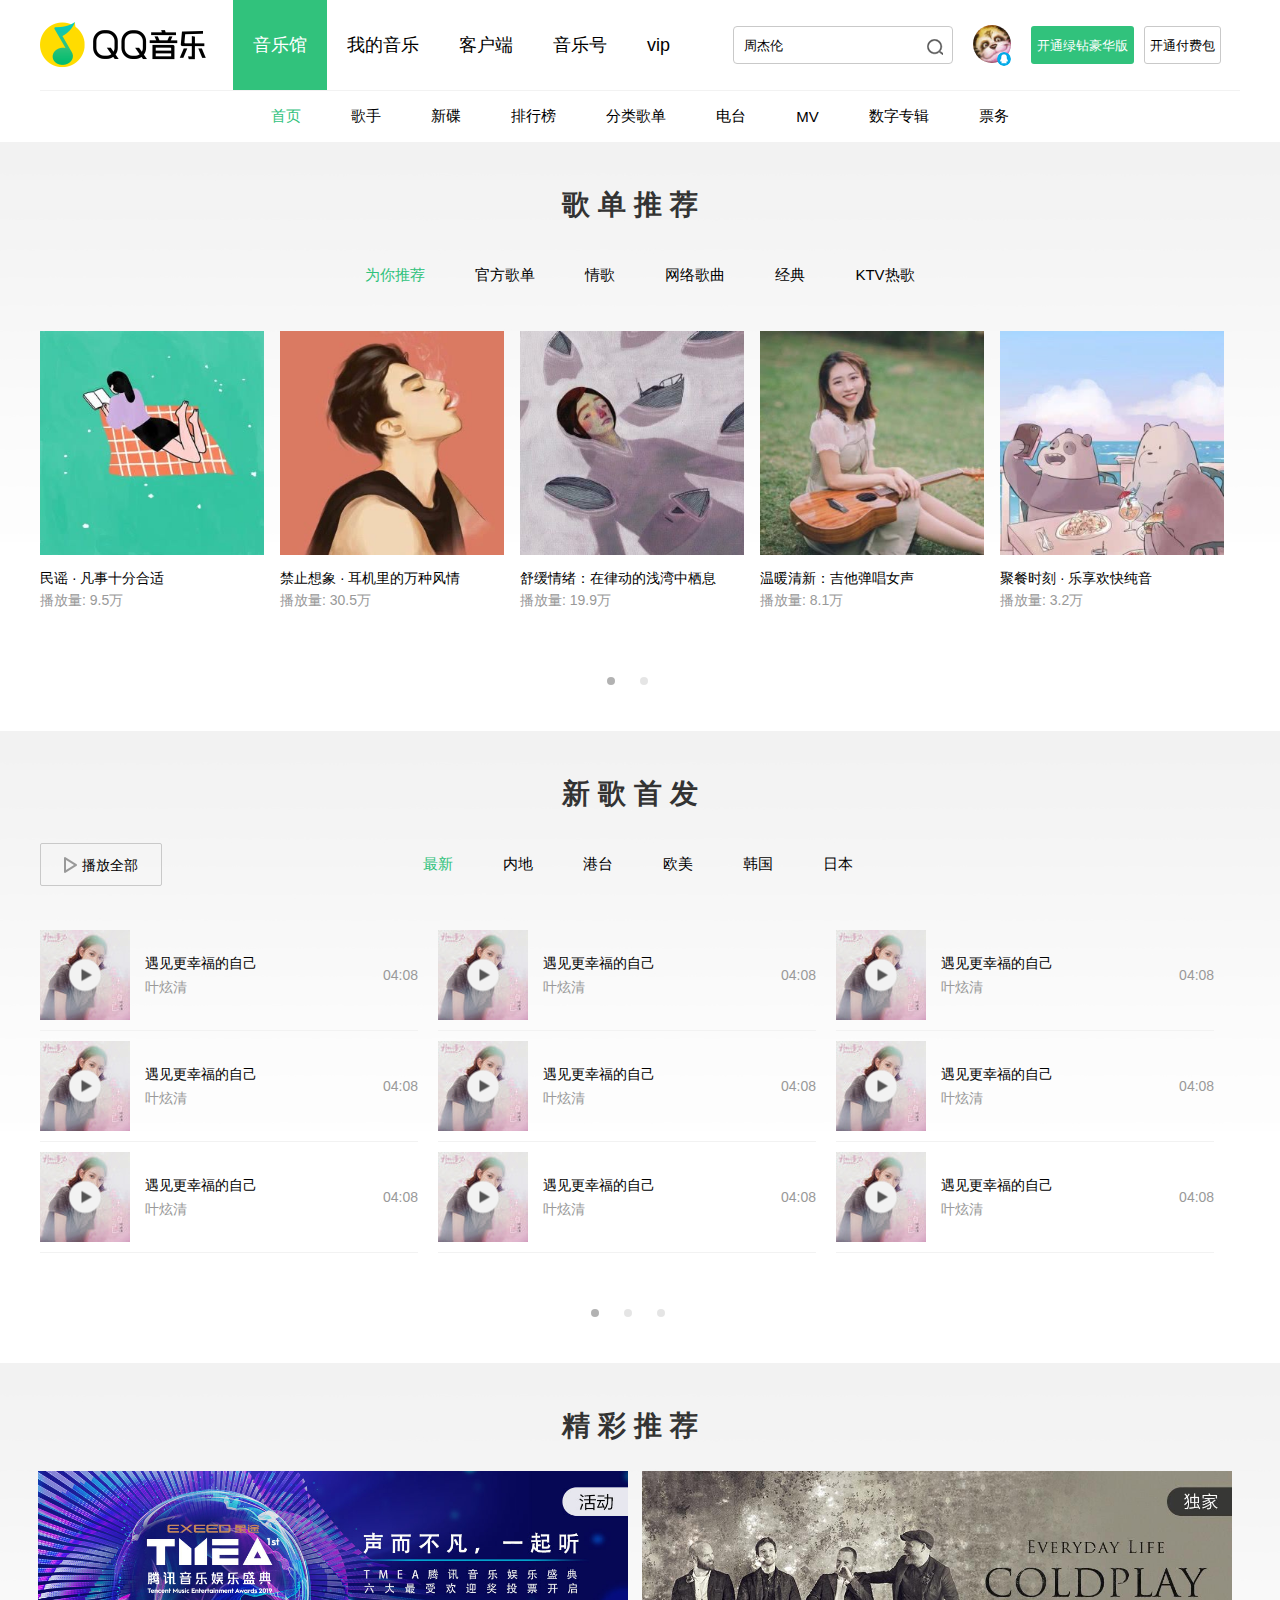
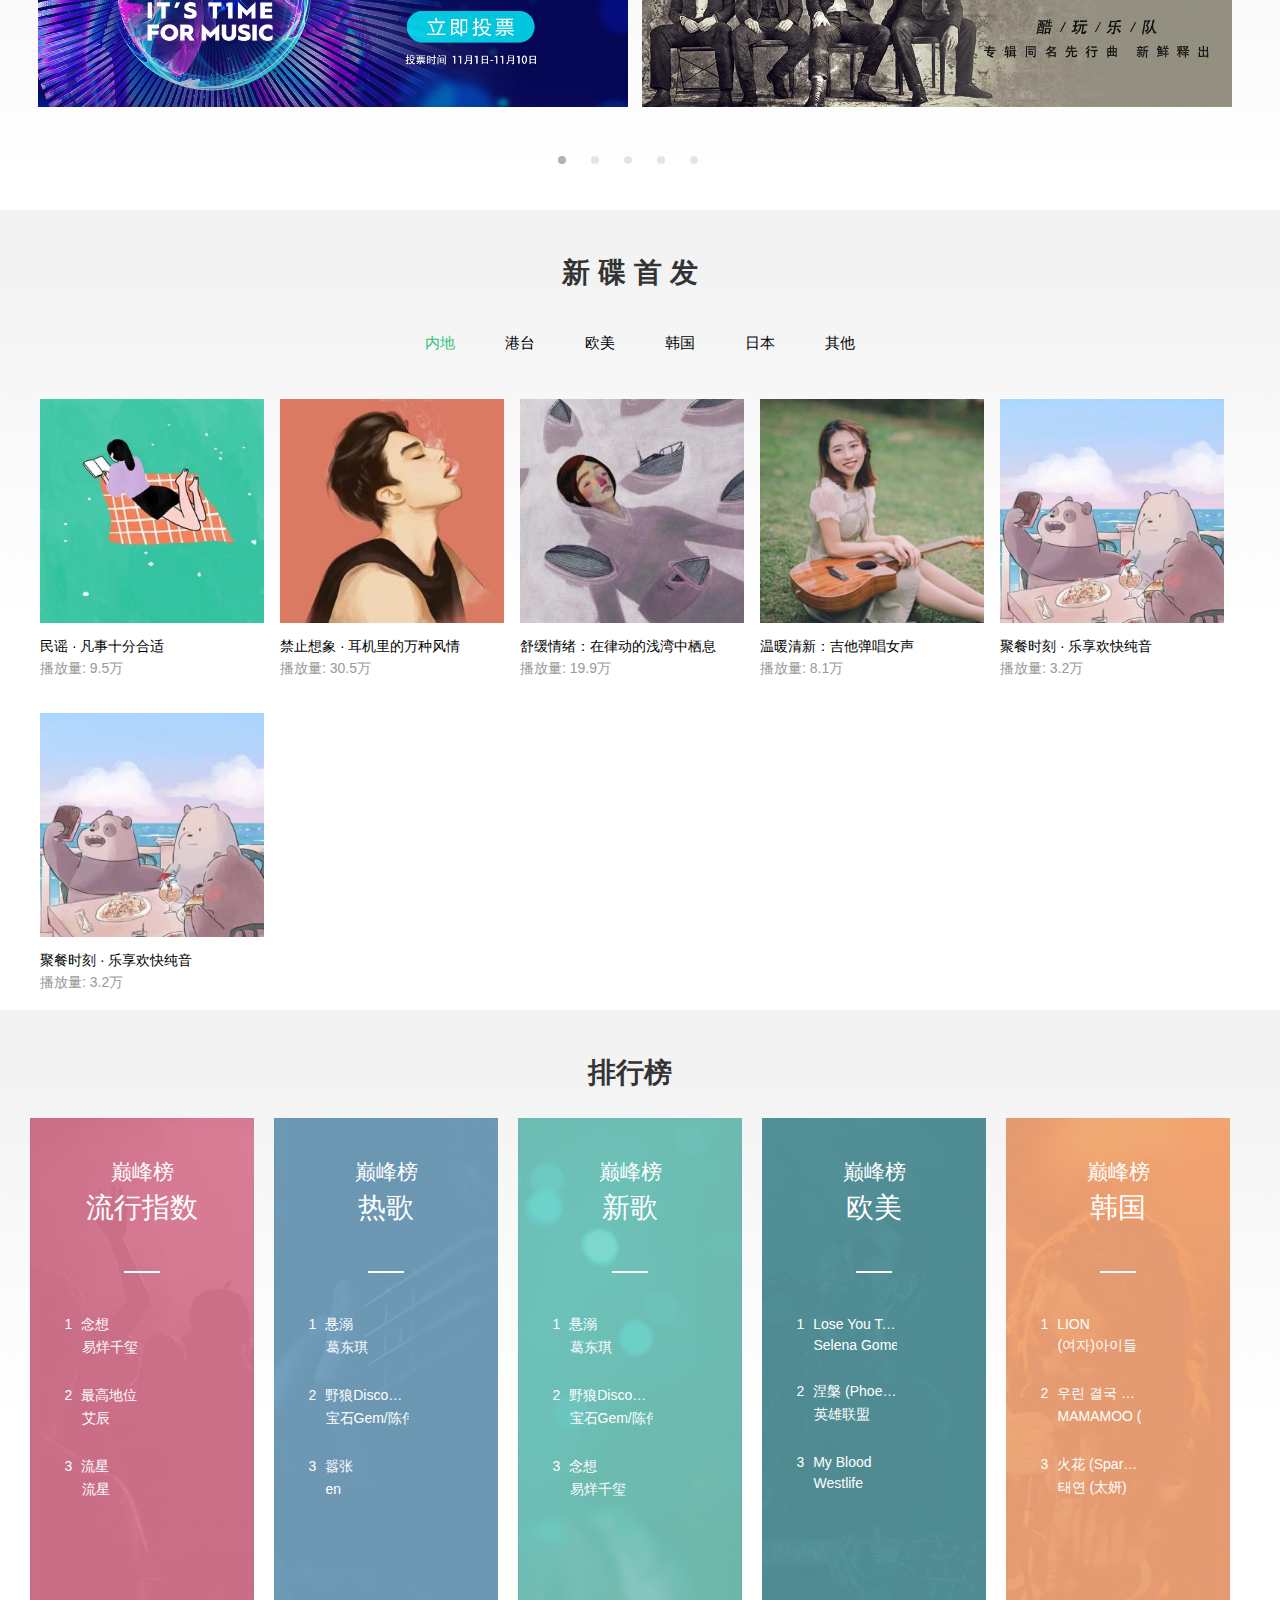
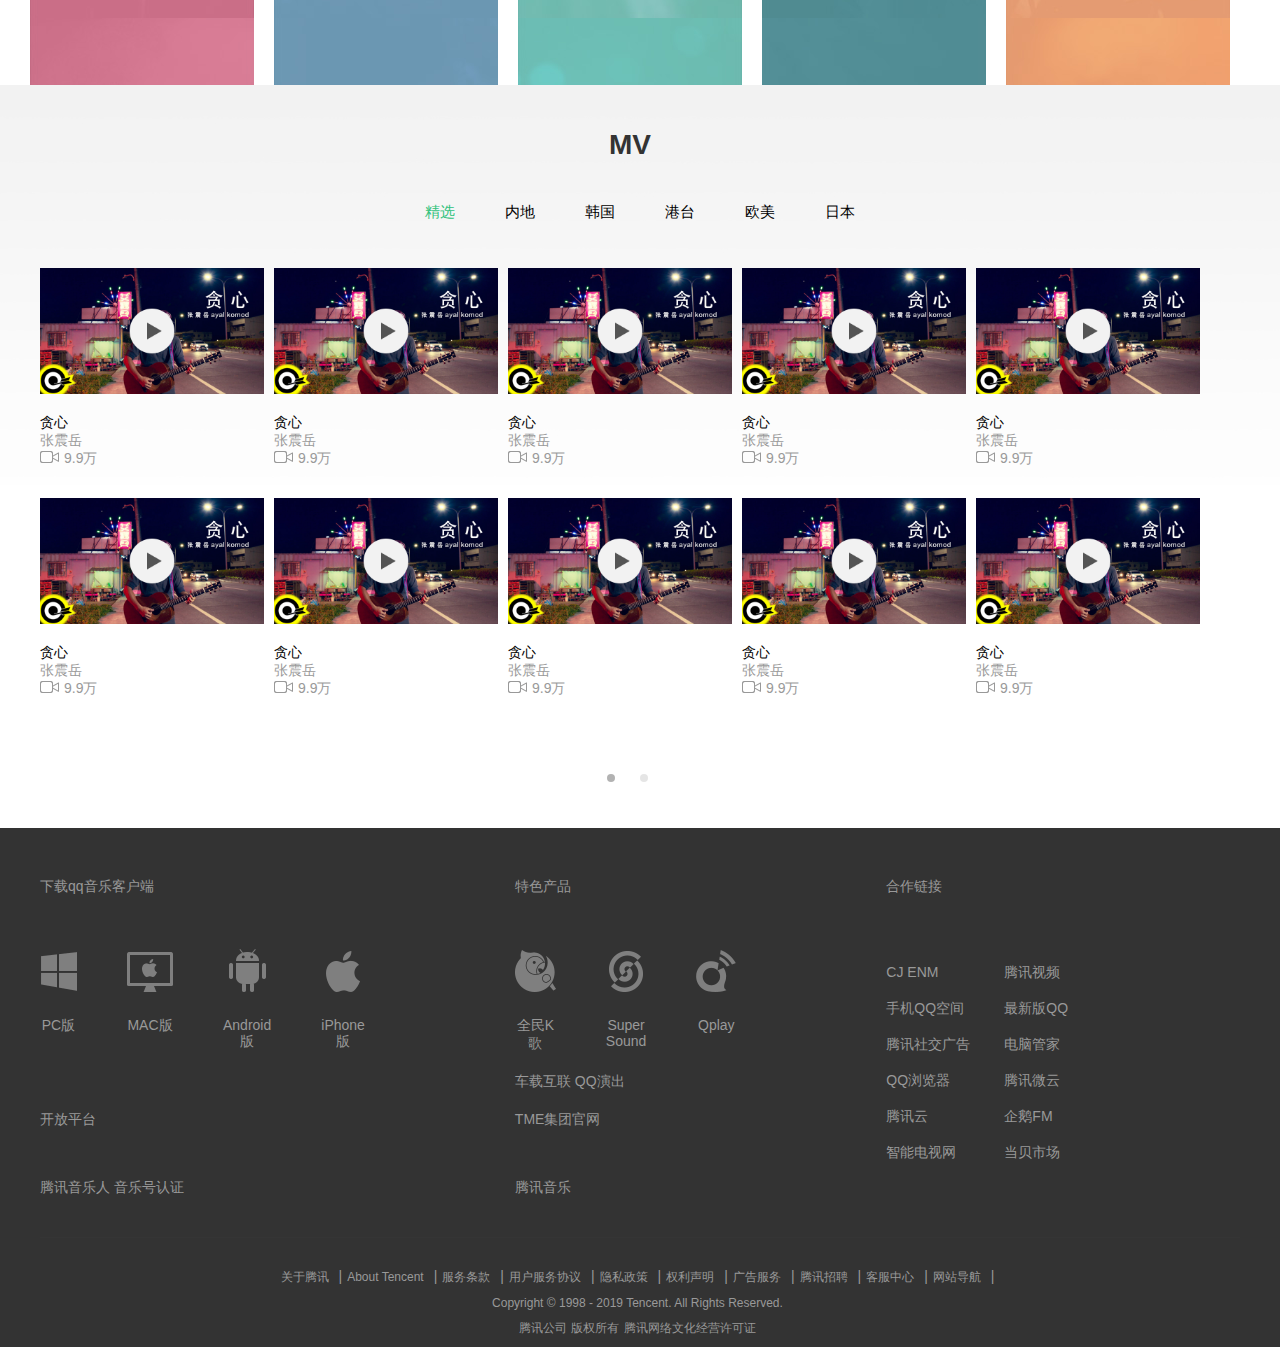
==== commit ab427c4d: "qqmusic 11.4 20:06" ====
--- a/index.html
+++ b/index.html
@@ -575,7 +575,7 @@
             </div>
           </li>
           <li>
-            <div class="billboard_box">
+            <div class="billboard_box hot_music">
               <h2 class="billboard_title">巅峰榜</h2>
               <h1 class="billboard_type">热歌</h1>
               <div class="billboard_cover_box">
@@ -607,9 +607,9 @@
             </div>
           </li>
           <li>
-            <div class="billboard_box">
+            <div class="billboard_box new_song">
               <h2 class="billboard_title">巅峰榜</h2>
-              <h1 class="billboard_type">流行指数</h1>
+              <h1 class="billboard_type">新歌</h1>
               <div class="billboard_cover_box">
                 <a href="" class="billboard_cover_box_a">
                   <div class="solid"></div>
@@ -619,29 +619,29 @@
               <div class="billboard_list">
                 <div class="b_list_item">
                   <a href="">
-                    <span>1</span> <span>念想</span>
+                    <span>1</span> <span>悬溺</span>
+                    <p>葛东琪</p>
+                  </a>
+                </div>
+                <div class="b_list_item">
+                  <a href="">
+                    <span>2</span> <span>野狼Disco（feat.陈伟霆）</span>
+                    <p>宝石Gem/陈伟霆</p>
+                  </a>
+                </div>
+                <div class="b_list_item">
+                  <a href="">
+                    <span>3</span> <span>念想</span>
                     <p>易烊千玺</p>
                   </a>
                 </div>
-                <div class="b_list_item">
-                  <a href="">
-                    <span>2</span> <span>最高地位</span>
-                    <p>艾辰</p>
-                  </a>
-                </div>
-                <div class="b_list_item">
-                  <a href="">
-                    <span>3</span> <span>流星</span>
-                    <p>流星</p>
-                  </a>
-                </div>
-              </div>
-            </div>
-          </li>
-          <li>
-            <div class="billboard_box">
+              </div>
+            </div>
+          </li>
+          <li>
+            <div class="billboard_box europe">
               <h2 class="billboard_title">巅峰榜</h2>
-              <h1 class="billboard_type">流行指数</h1>
+              <h1 class="billboard_type">欧美</h1>
               <div class="billboard_cover_box">
                 <a href="" class="billboard_cover_box_a">
                   <div class="solid"></div>
@@ -651,29 +651,29 @@
               <div class="billboard_list">
                 <div class="b_list_item">
                   <a href="">
-                    <span>1</span> <span>念想</span>
-                    <p>易烊千玺</p>
-                  </a>
-                </div>
-                <div class="b_list_item">
-                  <a href="">
-                    <span>2</span> <span>最高地位</span>
-                    <p>艾辰</p>
-                  </a>
-                </div>
-                <div class="b_list_item">
-                  <a href="">
-                    <span>3</span> <span>流星</span>
-                    <p>流星</p>
-                  </a>
-                </div>
-              </div>
-            </div>
-          </li>
-          <li>
-            <div class="billboard_box">
+                    <span>1</span> <span>Lose You To Love Me</span>
+                    <p>Selena Gomez</p>
+                  </a>
+                </div>
+                <div class="b_list_item">
+                  <a href="">
+                    <span>2</span> <span>涅槃 (Phoenix)</span>
+                    <p>英雄联盟</p>
+                  </a>
+                </div>
+                <div class="b_list_item">
+                  <a href="">
+                    <span>3</span> <span>My Blood</span>
+                    <p>Westlife</p>
+                  </a>
+                </div>
+              </div>
+            </div>
+          </li>
+          <li>
+            <div class="billboard_box korean">
               <h2 class="billboard_title">巅峰榜</h2>
-              <h1 class="billboard_type">流行指数</h1>
+              <h1 class="billboard_type">韩国</h1>
               <div class="billboard_cover_box">
                 <a href="" class="billboard_cover_box_a">
                   <div class="solid"></div>
@@ -683,26 +683,397 @@
               <div class="billboard_list">
                 <div class="b_list_item">
                   <a href="">
-                    <span>1</span> <span>念想</span>
-                    <p>易烊千玺</p>
-                  </a>
-                </div>
-                <div class="b_list_item">
-                  <a href="">
-                    <span>2</span> <span>最高地位</span>
-                    <p>艾辰</p>
-                  </a>
-                </div>
-                <div class="b_list_item">
-                  <a href="">
-                    <span>3</span> <span>流星</span>
-                    <p>流星</p>
+                    <span>1</span> <span>LION</span>
+                    <p>(여자)아이들 ((女)孩子们)</p>
+                  </a>
+                </div>
+                <div class="b_list_item">
+                  <a href="">
+                    <span>2</span>
+                    <span>우린 결국 다시 만날 운명이었지 (Destiny)</span>
+                    <p>MAMAMOO (마마무)</p>
+                  </a>
+                </div>
+                <div class="b_list_item">
+                  <a href="">
+                    <span>3</span> <span>火花 (Spark) (불티)</span>
+                    <p>태연 (太妍)</p>
                   </a>
                 </div>
               </div>
             </div>
           </li>
         </ul>
+      </div>
+    </div>
+    <div id="mv">
+      <h2 class="item_head">MV</h2>
+      <ul class="nav_list margin_bot">
+        <li><a href="" class="chosen_page ">精选</a></li>
+        <li><a href="">内地</a></li>
+        <li><a href="">韩国</a></li>
+        <li><a href="">港台</a></li>
+        <li><a href="">欧美</a></li>
+        <li><a href="">日本</a></li>
+      </ul>
+      <div class="mv_cont">
+        <ul class="mv_cont_ul">
+          <li>
+            <div class="mv_box">
+              <div class="mv_cover">
+                <img
+                  src="./img/T015R640x360M101004UsSuj20RXA1.jpg"
+                  alt=""
+                  class="mv_img"
+                />
+                <div class="cover_play mv_show"></div>
+              </div>
+              <div class="mv_title">
+                <a href="">
+                  <p class="mv_name">贪心</p>
+                </a>
+                <a href="">
+                  <p class="mv_author">张震岳</p>
+                </a>
+                <p class="vv"><i class="mv_icon"></i>9.9万</p>
+              </div>
+            </div>
+          </li>
+          <li>
+            <div class="mv_box">
+              <div class="mv_cover">
+                <img
+                  src="./img/T015R640x360M101004UsSuj20RXA1.jpg"
+                  alt=""
+                  class="mv_img"
+                />
+                <div class="cover_play mv_show"></div>
+              </div>
+              <div class="mv_title">
+                <a href="">
+                  <p class="mv_name">贪心</p>
+                </a>
+                <a href="">
+                  <p class="mv_author">张震岳</p>
+                </a>
+                <p class="vv"><i class="mv_icon"></i>9.9万</p>
+              </div>
+            </div>
+          </li>
+          <li>
+            <div class="mv_box">
+              <div class="mv_cover">
+                <img
+                  src="./img/T015R640x360M101004UsSuj20RXA1.jpg"
+                  alt=""
+                  class="mv_img"
+                />
+                <div class="cover_play mv_show"></div>
+              </div>
+              <div class="mv_title">
+                <a href="">
+                  <p class="mv_name">贪心</p>
+                </a>
+                <a href="">
+                  <p class="mv_author">张震岳</p>
+                </a>
+                <p class="vv"><i class="mv_icon"></i>9.9万</p>
+              </div>
+            </div>
+          </li>
+          <li>
+            <div class="mv_box">
+              <div class="mv_cover">
+                <img
+                  src="./img/T015R640x360M101004UsSuj20RXA1.jpg"
+                  alt=""
+                  class="mv_img"
+                />
+                <div class="cover_play mv_show"></div>
+              </div>
+              <div class="mv_title">
+                <a href="">
+                  <p class="mv_name">贪心</p>
+                </a>
+                <a href="">
+                  <p class="mv_author">张震岳</p>
+                </a>
+                <p class="vv"><i class="mv_icon"></i>9.9万</p>
+              </div>
+            </div>
+          </li>
+          <li>
+            <div class="mv_box">
+              <div class="mv_cover">
+                <img
+                  src="./img/T015R640x360M101004UsSuj20RXA1.jpg"
+                  alt=""
+                  class="mv_img"
+                />
+                <div class="cover_play mv_show"></div>
+              </div>
+              <div class="mv_title">
+                <a href="">
+                  <p class="mv_name">贪心</p>
+                </a>
+                <a href="">
+                  <p class="mv_author">张震岳</p>
+                </a>
+                <p class="vv"><i class="mv_icon"></i>9.9万</p>
+              </div>
+            </div>
+          </li>
+          <li>
+            <div class="mv_box">
+              <div class="mv_cover">
+                <img
+                  src="./img/T015R640x360M101004UsSuj20RXA1.jpg"
+                  alt=""
+                  class="mv_img"
+                />
+                <div class="cover_play mv_show"></div>
+              </div>
+              <div class="mv_title">
+                <a href="">
+                  <p class="mv_name">贪心</p>
+                </a>
+                <a href="">
+                  <p class="mv_author">张震岳</p>
+                </a>
+                <p class="vv"><i class="mv_icon"></i>9.9万</p>
+              </div>
+            </div>
+          </li>
+          <li>
+            <div class="mv_box">
+              <div class="mv_cover">
+                <img
+                  src="./img/T015R640x360M101004UsSuj20RXA1.jpg"
+                  alt=""
+                  class="mv_img"
+                />
+                <div class="cover_play mv_show"></div>
+              </div>
+              <div class="mv_title">
+                <a href="">
+                  <p class="mv_name">贪心</p>
+                </a>
+                <a href="">
+                  <p class="mv_author">张震岳</p>
+                </a>
+                <p class="vv"><i class="mv_icon"></i>9.9万</p>
+              </div>
+            </div>
+          </li>
+          <li>
+            <div class="mv_box">
+              <div class="mv_cover">
+                <img
+                  src="./img/T015R640x360M101004UsSuj20RXA1.jpg"
+                  alt=""
+                  class="mv_img"
+                />
+                <div class="cover_play mv_show"></div>
+              </div>
+              <div class="mv_title">
+                <a href="">
+                  <p class="mv_name">贪心</p>
+                </a>
+                <a href="">
+                  <p class="mv_author">张震岳</p>
+                </a>
+                <p class="vv"><i class="mv_icon"></i>9.9万</p>
+              </div>
+            </div>
+          </li>
+          <li>
+            <div class="mv_box">
+              <div class="mv_cover">
+                <img
+                  src="./img/T015R640x360M101004UsSuj20RXA1.jpg"
+                  alt=""
+                  class="mv_img"
+                />
+                <div class="cover_play mv_show"></div>
+              </div>
+              <div class="mv_title">
+                <a href="">
+                  <p class="mv_name">贪心</p>
+                </a>
+                <a href="">
+                  <p class="mv_author">张震岳</p>
+                </a>
+                <p class="vv"><i class="mv_icon"></i>9.9万</p>
+              </div>
+            </div>
+          </li>
+          <li>
+            <div class="mv_box">
+              <div class="mv_cover">
+                <img
+                  src="./img/T015R640x360M101004UsSuj20RXA1.jpg"
+                  alt=""
+                  class="mv_img"
+                />
+                <div class="cover_play mv_show"></div>
+              </div>
+              <div class="mv_title">
+                <a href="">
+                  <p class="mv_name">贪心</p>
+                </a>
+                <a href="">
+                  <p class="mv_author">张震岳</p>
+                </a>
+                <p class="vv"><i class="mv_icon"></i>9.9万</p>
+              </div>
+            </div>
+          </li>
+        </ul>
+      </div>
+      <!-- 底部导航条 -->
+      <div class="switch_page">
+        <a href="" class="chosen_a">
+          <ul class="chosen_ul">
+            <li class="chosen_li"></li>
+            <li class="hover_li"></li>
+          </ul>
+        </a>
+      </div>
+      <!-- 两侧导航按键 -->
+      <div class="action_box mv_action">
+        <div class="action_left">
+          <a href="" class="turn_left">
+            <i></i>
+          </a>
+        </div>
+        <div class="action_right">
+          <a href="" class="turn_right">
+            <i></i>
+          </a>
+        </div>
+      </div>
+    </div>
+    <div id="footer">
+      <div class="footer_box">
+        <div class="footer_left">
+          <p class="fl_title">下载qq音乐客户端</p>
+          <div class="platform">
+            <ul class="platform_ul">
+              <li>
+                <div class="platform_box_pc">
+                  <a href="">
+                    <i class="platform_icon"></i>
+                    <p class="platform_title">PC版</p>
+                  </a>
+                </div>
+              </li>
+              <li>
+                <div class="platform_box_mac">
+                  <a href="">
+                    <i class="platform_icon"></i>
+                    <p class="platform_title">MAC版</p>
+                  </a>
+                </div>
+              </li>
+              <li>
+                <div class="platform_box_android">
+                  <a href="">
+                    <i class="platform_icon"></i>
+                    <p class="platform_title">Android版</p>
+                  </a>
+                </div>
+              </li>
+              <li>
+                <div class="platform_box_iphone">
+                  <a href="">
+                    <i class="platform_icon"></i>
+                    <p class="platform_title">iPhone版</p>
+                  </a>
+                </div>
+              </li>
+            </ul>
+          </div>
+          <p class="open_platform">开放平台</p>
+          <div class="other_link">
+            <a href="" class="other_link_a">腾讯音乐人</a>
+            <a href="" class="other_link_a">音乐号认证</a>
+          </div>
+        </div>
+        <div class="footer_mid">
+          <p class="fm_title">特色产品</p>
+          <div class="special_product">
+            <ul class="special_product_ul">
+              <li>
+                <div class="sp_box_k">
+                  <a href="#">
+                    <i class="sp_icon"></i>
+                    <p class="sp_title">全民K歌</p>
+                  </a>
+                </div>
+              </li>
+              <li>
+                <div class="sp_box_s">
+                  <a href="#">
+                    <i class="sp_icon"></i>
+                    <p class="sp_title">Super Sound</p>
+                  </a>
+                </div>
+              </li>
+              <li>
+                <div class="sp_box_q">
+                  <a href="#">
+                    <i class="sp_icon"></i>
+                    <p class="sp_title">Qplay</p>
+                  </a>
+                </div>
+              </li>
+            </ul>
+            <p class="car_link"><span>车载互联</span> <span>QQ演出</span></p>
+            <p class="tme">TME集团官网</p>
+            <a href="" class="tencent_music">腾讯音乐</a>
+          </div>
+        </div>
+        <div class="footer_right">
+          <p class="cooperation_links">
+            合作链接
+          </p>
+          <div class="link_box">
+            <ul class="link_ul">
+              <li><a href="">CJ ENM</a></li>
+              <li><a href="">腾讯视频</a></li>
+              <li><a href="">手机QQ空间</a></li>
+              <li><a href="">最新版QQ</a></li>
+              <li><a href="">腾讯社交广告</a></li>
+              <li><a href="">电脑管家</a></li>
+              <li><a href="">QQ浏览器</a></li>
+              <li><a href="">腾讯微云</a></li>
+              <li><a href="">腾讯云</a></li>
+              <li><a href="">企鹅FM</a></li>
+              <li><a href="">智能电视网</a></li>
+              <li><a href="">当贝市场</a></li>
+            </ul>
+          </div>
+        </div>
+      </div>
+      <div class="copyright">
+        <ul class="copyright_info">
+          <li><a href="">关于腾讯</a></li>
+          <li><a href="">About Tencent</a></li>
+          <li><a href="">服务条款</a></li>
+          <li><a href="">用户服务协议</a></li>
+          <li><a href="">隐私政策</a></li>
+          <li><a href="">权利声明</a></li>
+          <li><a href="">广告服务</a></li>
+          <li><a href="">腾讯招聘</a></li>
+          <li><a href="">客服中心</a></li>
+          <li><a href="">网站导航</a></li>
+        </ul>
+        <p>
+          Copyright © 1998 - 2019 Tencent. <a href="">All Rights Reserved.</a>
+        </p>
+        <p>
+          腾讯公司 <a href="">版权所有</a><a href="">腾讯网络文化经营许可证</a>
+        </p>
       </div>
     </div>
   </body>
--- a/index.css
+++ b/index.css
@@ -88,7 +88,6 @@
   right: 10px;
   width: 16px;
   height: 16px;
-
   background: url(./img/icon_sprite.png) 0 -40px no-repeat;
 }
 .login_head {
@@ -123,6 +122,9 @@
   -o-border-radius: 3px;
   margin-left: 20px;
 }
+.btn_vip:hover{
+  background-color: rgb(44,175,111);
+}
 .btn_money {
   height: 38px;
   padding: 10px 5px;
@@ -135,6 +137,9 @@
   background-color: #fff;
   border: 1px solid #c9c9c9;
 }
+.btn_money:hover{
+  background-color: rgb(237,237,237);
+}
 /* 公共列表导航栏 */
 .nav_list {
   display: flex;
@@ -178,6 +183,7 @@
   padding-bottom: 26px;
   color: #333;
   font-size: 28px;
+  margin-right: 20px;
 }
 .music_list {
   display: flex;
@@ -544,7 +550,7 @@
   margin-bottom: 30px;
 }
 #new_album {
-  background-image: url(./img/bg_detail.jpg) 50% 0 repeat-x;
+  background: url(./img/bg_detail.jpg) 50% 0 repeat-x;
   display: flex;
   flex-direction: column;
   /* justify-content: center; */
@@ -553,7 +559,7 @@
   height: 800px;
 }
 #billboard {
-  background-image: url(./img/bg_detail.jpg) 50% 0 repeat-x;
+  background: url(./img/bg_detail.jpg) 50% 0 repeat-x;
   display: flex;
   flex-direction: column;
   /* justify-content: center; */
@@ -573,18 +579,42 @@
 .billboard_box {
   display: flex;
   flex-direction: column;
-  /* align-content: center; */
-  align-items: center;
-  /* justify-content: center; */
+  /*align-content: center;
+  */
+  align-items: center;
+  /*justify-content: center;
+  */
   background: url(./img/bg_index_top.jpg) 0 0;
-  width: 164px;
+  width: 224px;
   height: 567px;
   transform: scale(1);
   -webkit-transform: scale(1);
   -moz-transform: scale(1);
   -ms-transform: scale(1);
   -o-transform: scale(1);
-}
+  overflow: hidden;
+  transition: 0.5s;
+  -webkit-transition: 0.5s;
+  -moz-transition: 0.5s;
+  -ms-transition: 0.5s;
+  -o-transition: 0.5s;
+}
+.hot_music {
+  background-position: -224px 0;
+}
+.new_song {
+  background-position: -448px 0;
+}
+.europe {
+  background-position: -672px 0;
+}
+.korean {
+  background-position: -896px 0;
+}
+/* .hot_music,.new_song,.europe,.korean :hover{
+  background-size:110% 110%;
+} */
+
 .billboard_title {
   margin-top: 40px;
   color: #fff;
@@ -599,7 +629,6 @@
   margin-top: 20px;
   width: 49px;
   height: 49px;
-  /* background-color: gray; */
   position: relative;
 }
 .solid {
@@ -620,13 +649,13 @@
   margin-top: 20px;
 }
 .b_list_item {
-  margin-right: 15px;
+  margin-right: 55px;
   margin-bottom: 30px;
   width: 100px;
   overflow: hidden;
   text-overflow: ellipsis;
   white-space: nowrap;
-  color:#fff;
+  color: #fff;
 }
 .b_list_item span {
   color: #fff;
@@ -636,9 +665,6 @@
   padding-top: 5px;
   padding-left: 17px;
   color: #fff;
-}
-.billboard_cover_box_a {
-  /* position: relative; */
 }
 .show {
   transform: scale(0.5);
@@ -662,3 +688,318 @@
 .billboard_ul li {
   margin-right: 20px;
 }
+#mv {
+  background: url(./img/bg_detail.jpg) 50% 0 repeat-x;
+  display: flex;
+  flex-direction: column;
+  align-items: center;
+  position: relative;
+}
+.mv_cover {
+  position: relative;
+  overflow: hidden;
+  display: flex;
+  flex-wrap: wrap;
+}
+.mv_cover img {
+  width: 224px;
+}
+.mv_name {
+  color: #000;
+  margin-top: 20px;
+}
+.mv_name:hover {
+  color: #31c27c;
+}
+.mv_author {
+  /* margin-top: 5px; */
+  color: #999;
+}
+.mv_author:hover {
+  color: #31c27c;
+}
+.vv {
+  /* margin-top: 5px; */
+  color: #999;
+}
+.mv_show {
+  opacity: 1;
+}
+.mv_img {
+  transition: 0.5s;
+  -webkit-transition: 0.5s;
+  -moz-transition: 0.5s;
+  -ms-transition: 0.5s;
+  -o-transition: 0.5s;
+}
+.mv_cover:hover .mv_show {
+  transform: scale(1);
+  -webkit-transform: scale(1);
+  -moz-transform: scale(1);
+  -ms-transform: scale(1);
+  -o-transform: scale(1);
+}
+.mv_cover:hover .mv_img {
+  transform: scale(1.1);
+  -webkit-transform: scale(1.1);
+  -moz-transform: scale(1.1);
+  -ms-transform: scale(1.1);
+  -o-transform: scale(1.1);
+}
+.mv_title .mv_icon {
+  display: inline-block;
+  width: 19px;
+  height: 12px;
+  background: url(./img/icon_sprite.png) -180px -20px;
+  margin-right: 5px;
+}
+.mv_cont {
+  width: 1200px;
+  z-index: 10;
+}
+.mv_cont_ul {
+  display: flex;
+  flex-wrap: wrap;
+}
+.mv_cont_ul li {
+  margin-right: 10px;
+  margin-bottom: 30px;
+}
+.nav_list {
+  z-index: 10;
+}
+#footer {
+  background-color: #333;
+  display: flex;
+  flex-direction: column;
+  align-items: center;
+}
+#footer a {
+  /* color: #999; */
+}
+.footer_box {
+  display: flex;
+  width: 1200px;
+  color: #999;
+  padding-bottom: 40px;
+}
+.footer_box a{
+  color:#999;
+}
+.fl_title {
+  margin-top: 50px;
+  margin-bottom: 50px;
+}
+.platform_ul {
+  display: flex;
+  flex-direction: row;
+}
+.platform_ul li{
+  margin-right: 50px;
+  text-align: center;
+}
+.platform_title{
+  margin-top:20px;
+  
+}
+.platform_box_pc .platform_icon {
+  display: inline-block;
+  width: 37px;
+  height: 48px;
+  background: url(./img/footer.png) -2px 0 no-repeat;
+}
+.platform_box_pc:hover .platform_title {
+  color: #31c27c;
+}
+.platform_box_pc:hover .platform_icon {
+  background-position: -2px -49px;
+}
+.platform_box_mac .platform_icon {
+  display: inline-block;
+  width: 46px;
+  height: 48px;
+  background: url(./img/footer.png) -92px 0 no-repeat;
+}
+.platform_box_mac:hover .platform_title {
+  color: #31c27c;
+}
+.platform_box_mac:hover .platform_icon {
+  background-position: -92px -49px;
+}
+.platform_box_android .platform_icon {
+  display: inline-block;
+  width: 37px;
+  height: 48px;
+  background: url(./img/footer.png) -190px 0 no-repeat;
+}
+.platform_box_android:hover .platform_title {
+  color: #31c27c;
+}
+.platform_box_android:hover .platform_icon {
+  background-position: -190px -49px;
+}
+.platform_box_iphone .platform_icon {
+  display: inline-block;
+  width: 34px;
+  height: 48px;
+  background: url(./img/footer.png) -279px 0 no-repeat;
+}
+.platform_box_iphone:hover .platform_title {
+  color: #31c27c;
+}
+.platform_box_iphone:hover .platform_icon {
+  background-position: -279px -49px;
+}
+.open_platform{
+  margin-top: 60px;
+}
+.other_link{
+  margin-top: 50px;
+}
+.other_link a:hover {
+  color:#31c27c;
+}
+
+.fm_title{
+  margin-top: 50px;
+  margin-bottom: 50px;
+}
+.special_product_ul{
+  display: flex;
+}
+.special_product_ul li{
+  text-align: center;
+  margin-right: 10px;
+}
+.sp_box_k .sp_icon{
+  display: inline-block;
+  width: 41px;
+  height: 48px;
+  background: url(./img/footer.png) -370px 0 no-repeat;
+}
+.sp_box_k .sp_title{
+  margin-top: 20px;
+}
+.sp_box_k:hover .sp_icon{
+  background-position: -370px -49px;
+}
+.sp_box_k:hover .sp_title{
+  color:#31c27c;
+}
+
+.sp_box_s .sp_icon{
+  display: inline-block;
+  width: 37px;
+  height: 48px;
+  background: url(./img/footer.png) -463px 0 no-repeat;
+}
+.sp_box_s .sp_title{
+  margin-top: 20px;
+}
+.sp_box_s:hover .sp_icon{
+  background-position: -463px -49px;
+}
+.sp_box_s:hover .sp_title{
+  color:#31c27c;
+}
+
+.sp_box_q .sp_icon{
+  display: inline-block;
+  width: 40px;
+  height: 48px;
+  background: url(./img/footer.png) -563px 0 no-repeat;
+}
+.sp_box_q .sp_title{
+  margin-top: 20px;
+}
+.sp_box_q:hover .sp_icon{
+  background-position: -563px -49px;
+}
+.sp_box_q:hover .sp_title{
+  color:#31c27c;
+}
+.car_link{
+  margin-top: 20px;
+}
+.special_product_ul li{
+  margin-right: 50px;
+}
+.footer_mid{
+  margin-left: 100px;
+}
+.tme{
+  margin-top: 20px;
+}
+.tencent_music{
+  display: inline-block;
+  margin-top: 50px;
+}
+.tencent_music:hover{
+  color:#31c27c;
+}
+.footer_right{
+  margin-left: 100px;
+}
+.cooperation_links{
+  margin-top: 50px;
+}
+.link_box{
+  margin-top: 50px;
+}
+.link_ul{
+  /* width: 400px; */
+  display: flex;
+  flex-wrap: wrap;
+  /* justify-content: space-between; */
+}
+.link_ul li{
+  width: 88px;
+  margin-right: 30px;
+  margin-top: 18px;
+}
+.link_ul li a:hover{
+  color:#31c27c;
+}
+.copyright a{
+  color:#999;
+  font-size: 12px;
+}
+.copyright{
+ padding-top: 30px;
+ border-top: 1px solid #353535;
+ width: 1200px;
+ margin: 0 auto;
+ display: flex;
+ flex-direction: column;
+ align-items: center;
+ /* align-content: center; */
+ /* justify-content: center; */
+}
+.copyright_info{
+  /* width: 1200px; */
+  display: flex;
+  /* justify-content: center; */
+  margin-bottom: 10px;
+}
+.copyright_info li{
+  margin-right: 5px;
+}
+.copyright_info li::after{
+  content: '|';
+  color:#999;
+  padding-left: 5px;
+}
+.copyright_info li a:hover{
+  color:#31c27c;
+}
+.copyright p{
+  color:#999;
+  margin-bottom: 10px;
+  font-size: 12px;
+}
+.copyright a{
+  margin-right: 5px;
+}
+.copyright p a:hover{
+  color:#31c27c;
+}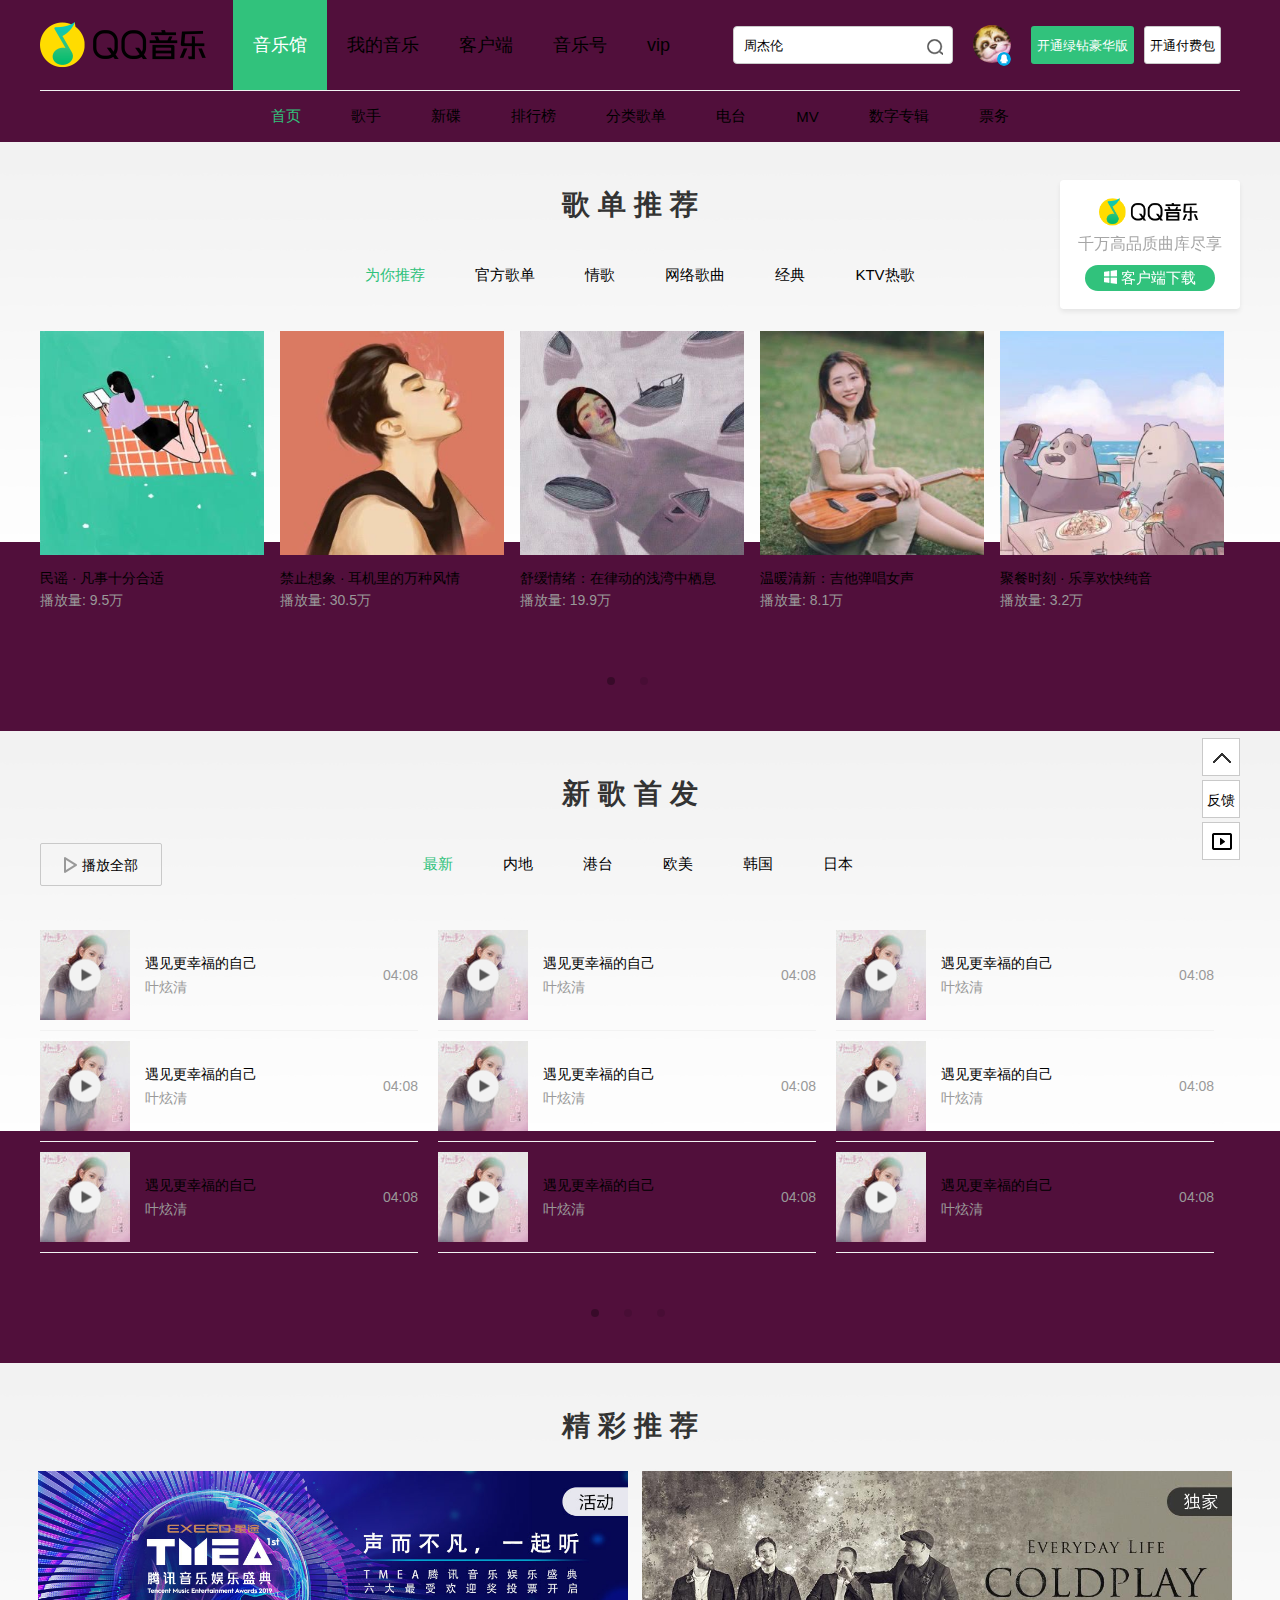
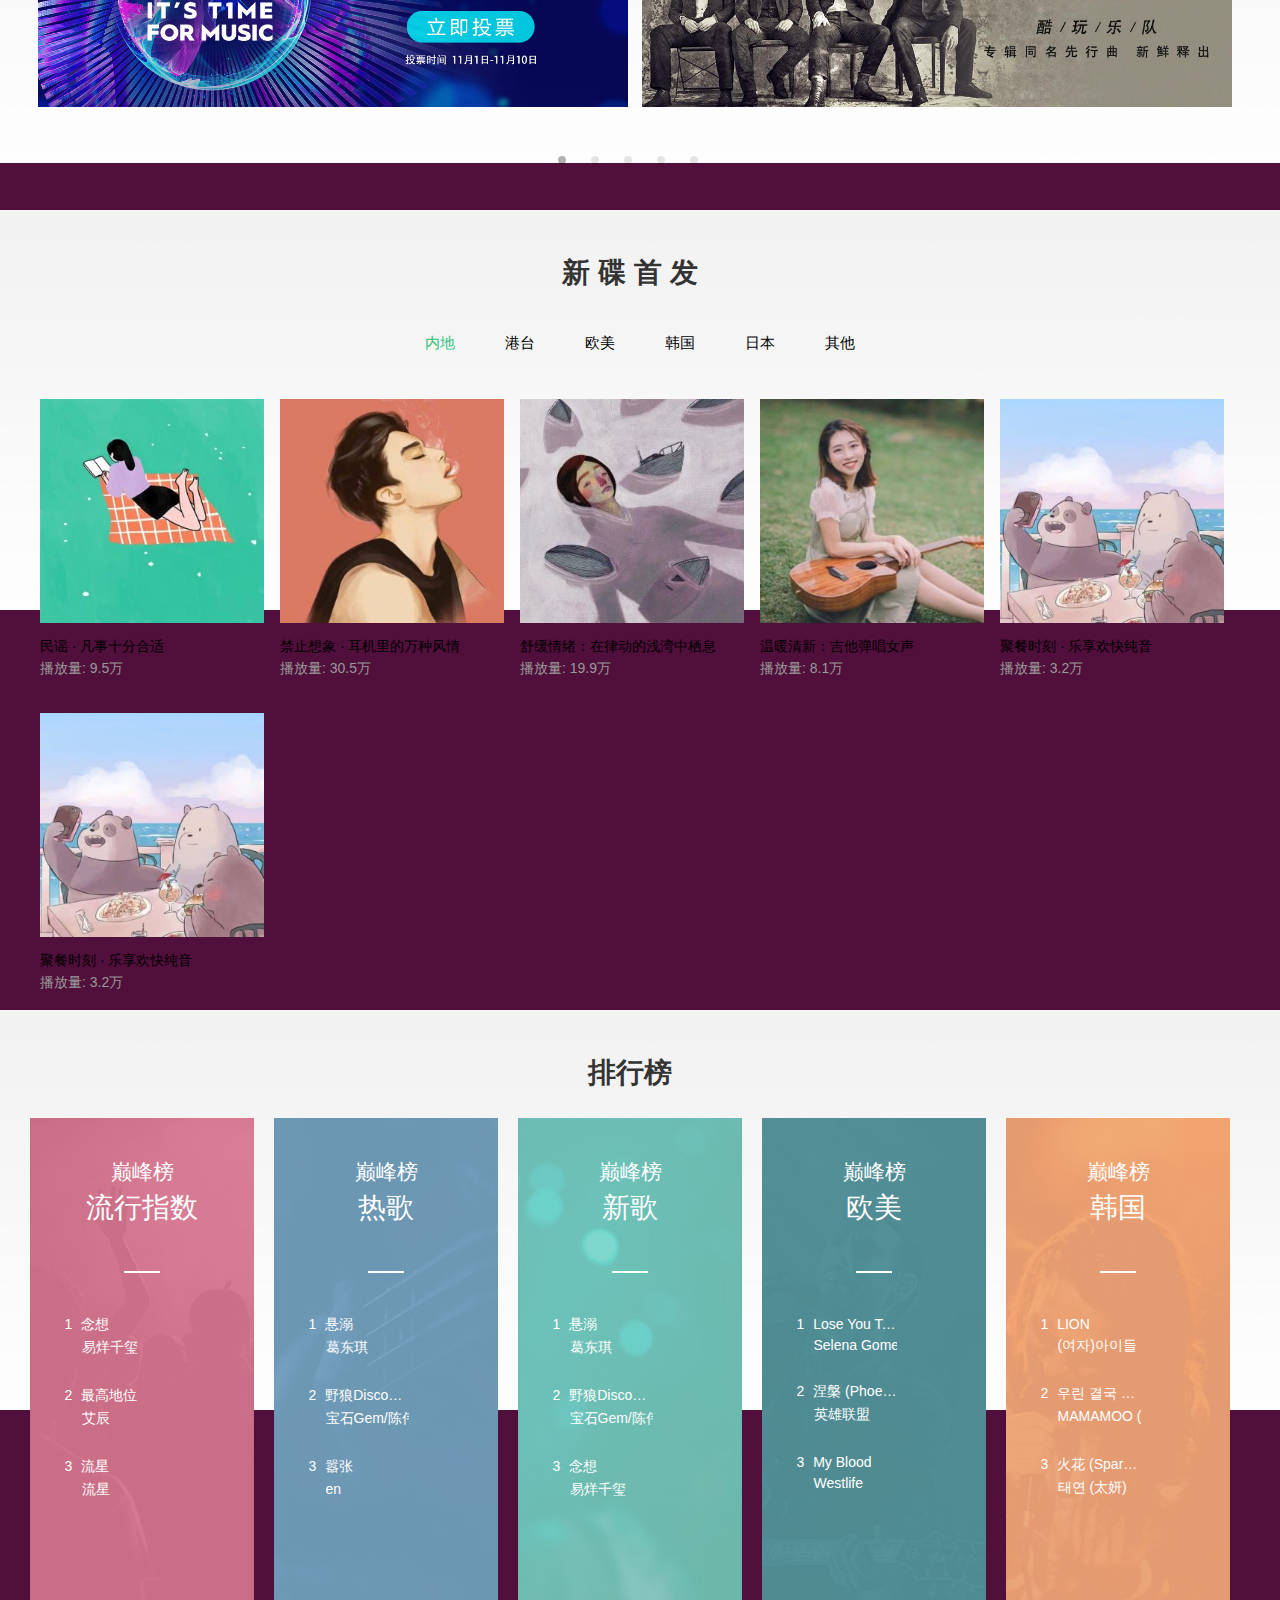
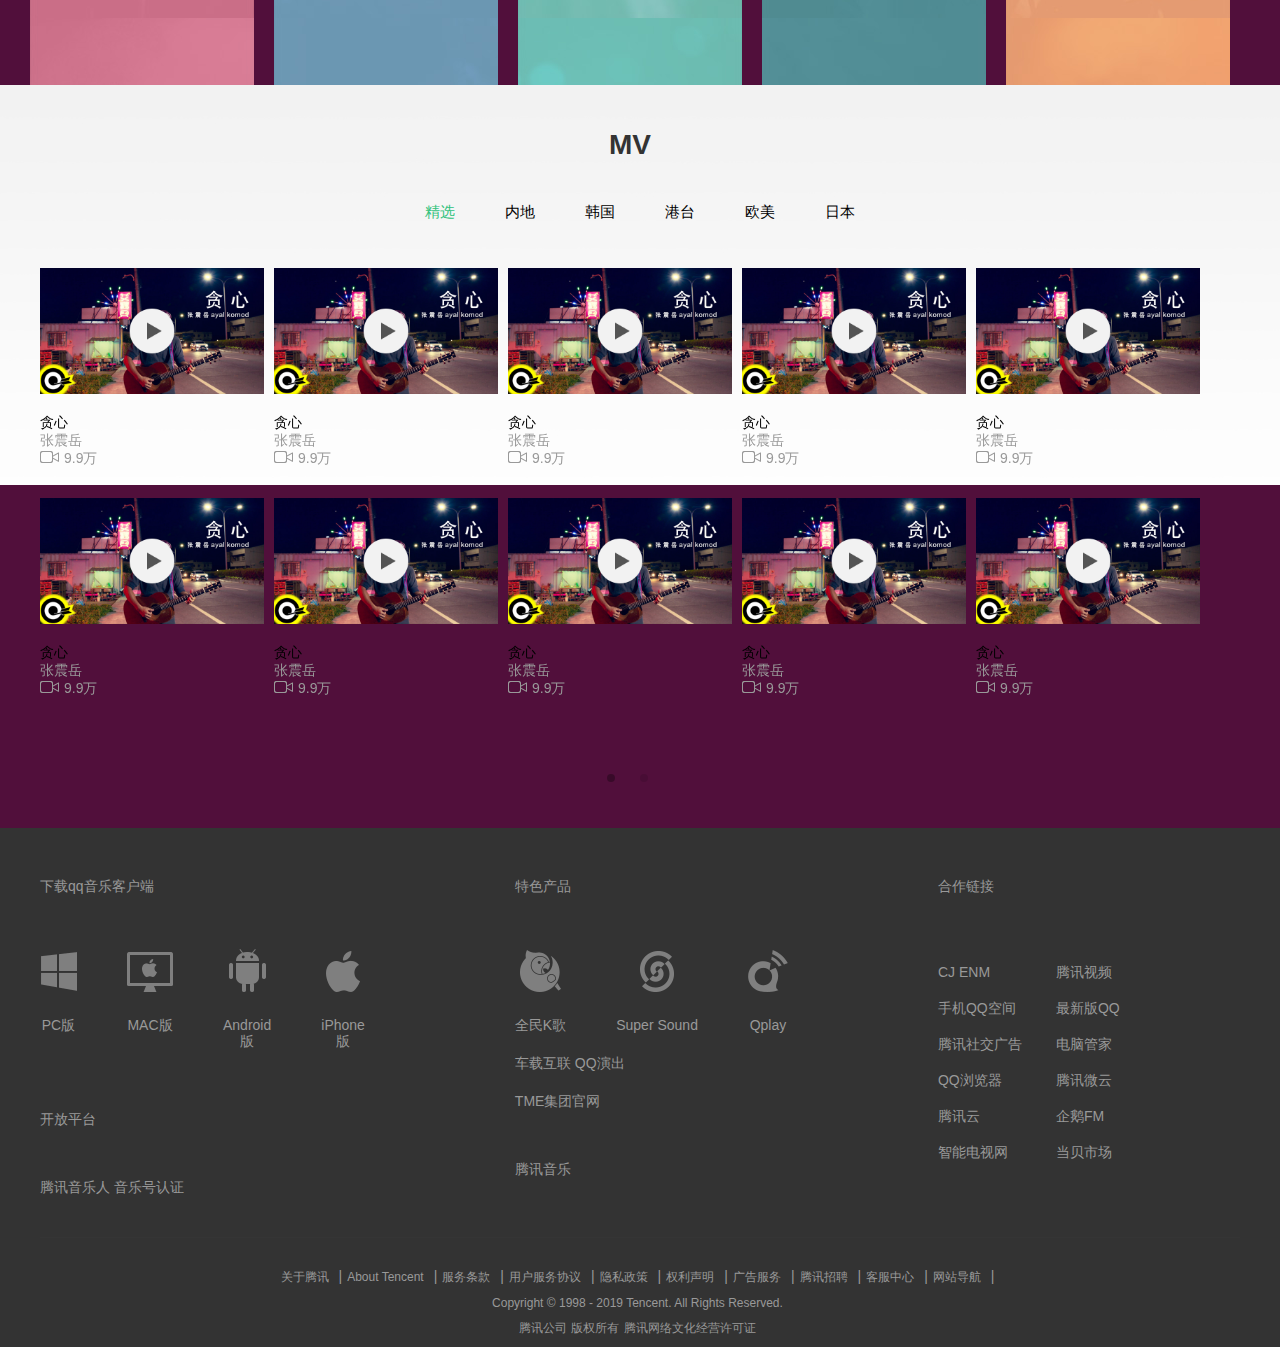
==== commit dacd8a4c: "11.5 23:23" ====
--- a/index.html
+++ b/index.html
@@ -1076,5 +1076,13 @@
         </p>
       </div>
     </div>
+    <div class="fixed_music_box">
+      <img src="./img/logo.png" alt="" />
+      <p>千万高品质曲库尽享</p>
+      <a href=""><i></i>客户端下载</a>
+    </div>
+    <a href="" class="go_top"></a>
+    <a href="" class="feed_back">反馈</a>
+    <a href="" class="open_player"></a>
   </body>
 </html>
--- a/index.css
+++ b/index.css
@@ -59,7 +59,7 @@
 .header_bar_top_ul .first_child {
   font-size: 18px;
   color: #fff;
-  background: #31c27c;
+  /* background: #31c27c; */
 }
 .header_bar_input_box {
   position: relative;
@@ -121,9 +121,10 @@
   -ms-border-radius: 3px;
   -o-border-radius: 3px;
   margin-left: 20px;
-}
-.btn_vip:hover{
-  background-color: rgb(44,175,111);
+  cursor: pointer;
+}
+.btn_vip:hover {
+  background-color: rgb(44, 175, 111);
 }
 .btn_money {
   height: 38px;
@@ -136,9 +137,10 @@
   margin-left: 10px;
   background-color: #fff;
   border: 1px solid #c9c9c9;
-}
-.btn_money:hover{
-  background-color: rgb(237,237,237);
+  cursor: pointer;
+}
+.btn_money:hover {
+  background-color: rgb(237, 237, 237);
 }
 /* 公共列表导航栏 */
 .nav_list {
@@ -783,8 +785,8 @@
   color: #999;
   padding-bottom: 40px;
 }
-.footer_box a{
-  color:#999;
+.footer_box a {
+  color: #999;
 }
 .fl_title {
   margin-top: 50px;
@@ -794,13 +796,12 @@
   display: flex;
   flex-direction: row;
 }
-.platform_ul li{
+.platform_ul li {
   margin-right: 50px;
   text-align: center;
 }
-.platform_title{
-  margin-top:20px;
-  
+.platform_title {
+  margin-top: 20px;
 }
 .platform_box_pc .platform_icon {
   display: inline-block;
@@ -850,156 +851,614 @@
 .platform_box_iphone:hover .platform_icon {
   background-position: -279px -49px;
 }
-.open_platform{
+.open_platform {
   margin-top: 60px;
 }
-.other_link{
+.other_link {
   margin-top: 50px;
 }
 .other_link a:hover {
-  color:#31c27c;
+  color: #31c27c;
 }
 
-.fm_title{
+.fm_title {
   margin-top: 50px;
   margin-bottom: 50px;
 }
-.special_product_ul{
-  display: flex;
-}
-.special_product_ul li{
+.special_product_ul {
+  display: flex;
+}
+.special_product_ul li {
   text-align: center;
   margin-right: 10px;
 }
-.sp_box_k .sp_icon{
+.sp_box_k .sp_icon {
   display: inline-block;
   width: 41px;
   height: 48px;
   background: url(./img/footer.png) -370px 0 no-repeat;
 }
-.sp_box_k .sp_title{
+.sp_title {
+  white-space: nowrap;
+}
+.sp_box_k .sp_title {
   margin-top: 20px;
 }
-.sp_box_k:hover .sp_icon{
+.sp_box_k:hover .sp_icon {
   background-position: -370px -49px;
 }
-.sp_box_k:hover .sp_title{
-  color:#31c27c;
+.sp_box_k:hover .sp_title {
+  color: #31c27c;
 }
 
-.sp_box_s .sp_icon{
+.sp_box_s .sp_icon {
   display: inline-block;
   width: 37px;
   height: 48px;
   background: url(./img/footer.png) -463px 0 no-repeat;
 }
-.sp_box_s .sp_title{
+.sp_box_s .sp_title {
   margin-top: 20px;
 }
-.sp_box_s:hover .sp_icon{
+.sp_box_s:hover .sp_icon {
   background-position: -463px -49px;
 }
-.sp_box_s:hover .sp_title{
-  color:#31c27c;
+.sp_box_s:hover .sp_title {
+  color: #31c27c;
 }
 
-.sp_box_q .sp_icon{
+.sp_box_q .sp_icon {
   display: inline-block;
   width: 40px;
   height: 48px;
   background: url(./img/footer.png) -563px 0 no-repeat;
 }
-.sp_box_q .sp_title{
+.sp_box_q .sp_title {
   margin-top: 20px;
 }
-.sp_box_q:hover .sp_icon{
+.sp_box_q:hover .sp_icon {
   background-position: -563px -49px;
 }
-.sp_box_q:hover .sp_title{
-  color:#31c27c;
-}
-.car_link{
+.sp_box_q:hover .sp_title {
+  color: #31c27c;
+}
+.car_link {
   margin-top: 20px;
 }
-.special_product_ul li{
+.special_product_ul li {
   margin-right: 50px;
 }
-.footer_mid{
+.footer_mid {
   margin-left: 100px;
 }
-.tme{
+.tme {
   margin-top: 20px;
 }
-.tencent_music{
+.tencent_music {
   display: inline-block;
   margin-top: 50px;
 }
-.tencent_music:hover{
-  color:#31c27c;
-}
-.footer_right{
+.tencent_music:hover {
+  color: #31c27c;
+}
+.footer_right {
   margin-left: 100px;
 }
-.cooperation_links{
+.cooperation_links {
   margin-top: 50px;
 }
-.link_box{
+.link_box {
   margin-top: 50px;
 }
-.link_ul{
-  /* width: 400px; */
+.link_ul {
   display: flex;
   flex-wrap: wrap;
-  /* justify-content: space-between; */
-}
-.link_ul li{
+}
+.link_ul li {
   width: 88px;
   margin-right: 30px;
   margin-top: 18px;
 }
-.link_ul li a:hover{
-  color:#31c27c;
-}
-.copyright a{
-  color:#999;
+.link_ul li a:hover {
+  color: #31c27c;
+}
+.copyright a {
+  color: #999;
   font-size: 12px;
 }
-.copyright{
- padding-top: 30px;
- border-top: 1px solid #353535;
- width: 1200px;
- margin: 0 auto;
- display: flex;
- flex-direction: column;
- align-items: center;
- /* align-content: center; */
- /* justify-content: center; */
-}
-.copyright_info{
-  /* width: 1200px; */
-  display: flex;
-  /* justify-content: center; */
+.copyright {
+  padding-top: 30px;
+  border-top: 1px solid #353535;
+  width: 1200px;
+  margin: 0 auto;
+  display: flex;
+  flex-direction: column;
+  align-items: center;
+}
+.copyright_info {
+  display: flex;
+
   margin-bottom: 10px;
 }
-.copyright_info li{
+.copyright_info li {
   margin-right: 5px;
 }
-.copyright_info li::after{
-  content: '|';
-  color:#999;
+.copyright_info li::after {
+  content: "|";
+  color: #999;
   padding-left: 5px;
 }
-.copyright_info li a:hover{
-  color:#31c27c;
-}
-.copyright p{
-  color:#999;
+.copyright_info li a:hover {
+  color: #31c27c;
+}
+.copyright p {
+  color: #999;
   margin-bottom: 10px;
   font-size: 12px;
 }
-.copyright a{
+.copyright a {
   margin-right: 5px;
 }
-.copyright p a:hover{
-  color:#31c27c;
-}+.copyright p a:hover {
+  color: #31c27c;
+}
+.fixed_music_box {
+  text-align: center;
+  position: fixed;
+  top: 20%;
+  right: 40px;
+  padding: 18px;
+  border-radius: 4px;
+  box-shadow: 0 3px 5px rgba(0, 0, 0, 0.07);
+  -webkit-border-radius: 4px;
+  -moz-border-radius: 4px;
+  -ms-border-radius: 4px;
+  -o-border-radius: 4px;
+  background-color: #fff;
+  z-index: 100;
+}
+.fixed_music_box img {
+  width: 102px;
+}
+.fixed_music_box p {
+  margin-top: 5px;
+  margin-bottom: 10px;
+  font-size: 16px;
+  color: #a6a6a6;
+}
+.fixed_music_box i {
+  display: inline-block;
+  margin-right: 4px;
+  vertical-align: -1px;
+  width: 13px;
+  height: 14px;
+  background: url(./img/icon_sprite.png) -160px -320px;
+}
+.fixed_music_box a {
+  display: block;
+  margin: 0 auto;
+  width: 130px;
+  height: 26px;
+  border-radius: 26px;
+  line-height: 26px;
+  font-size: 15px;
+  color: #fff;
+  text-align: center;
+  background-color: #31c27c;
+}
+.go_top {
+  position: fixed;
+  right: 40px;
+  width: 38px;
+  height: 38px;
+  z-index: 4;
+  background-color: #fff;
+  border: 1px solid #c9c9c9;
+  bottom: 124px;
+  right: 40px;
+}
+.go_top::before {
+  content: "";
+  display: block;
+  width: 18px;
+  height: 10px;
+  margin: 14px 10px;
+  background: url(./img/icon_sprite.png) -160px 0;
+}
+.feed_back {
+  line-height: 38px;
+  bottom: 82px;
+  font-size: 14px;
+  font-family: "PingFang SC", Tahoma, Arial, \5fae\8f6f\96c5\9ed1, sans-serif;
+  text-align: center;
+  position: fixed;
+  right: 40px;
+  width: 38px;
+  height: 38px;
+  z-index: 4;
+  background-color: #fff;
+  border: 1px solid #c9c9c9;
+  color: #000;
+}
+.open_player {
+  position: fixed;
+  bottom: 40px;
+  right: 40px;
+  width: 38px;
+  height: 38px;
+  z-index: 4;
+  background-color: #fff;
+  border: 1px solid #c9c9c9;
+}
+.open_player::before {
+  content: "";
+  display: block;
+  width: 20px;
+  height: 17px;
+  margin: 10px 9px 0;
+  background: url(./img/icon_sprite.png) -180px 0;
+}
+/* search界面css */
+.header_bar_top .search_header .first_li {
+  background-color: #fff;
+}
+.first_li .search_header_first {
+  color: #000;
+}
+#search_banner {
+  height: 247px;
+  background: url(./img/bg_search.jpg);
+  background-position: 50%;
+  background-size: cover;
+  display: flex;
+  flex-direction: column;
+  align-items: center;
+  justify-content: center;
+}
+.search_input input {
+  width: 639px;
+  height: 50px;
+  border-radius: 3px;
+  -webkit-border-radius: 3px;
+  -moz-border-radius: 3px;
+  -ms-border-radius: 3px;
+  -o-border-radius: 3px;
+  border: none;
+  padding-left: 15px;
+}
+.search_input input::placeholder {
+  color: #000;
+}
+.search_input {
+  position: relative;
+}
+.search_input i {
+  position: absolute;
+  right: 10px;
+  top: 0;
+  bottom: 0;
+  margin: auto 0;
+  display: inline-block;
+  width: 16px;
+  height: 16px;
+  background: url(./img/icon_sprite.png) 0 -40px;
+  cursor: pointer;
+}
+.search_input i:hover {
+  background-position: 0 -60px;
+}
+.hot_search {
+  margin-top: 20px;
+}
+.hot_title {
+  color: #fff;
+  margin-right: 5px;
+}
+.hot_search a {
+  color: #fff;
+  margin-right: 10px;
+}
+.hot_search a:hover {
+  color: #31c27c;
+}
+#search_cont {
+  display: flex;
+  flex-direction: column;
+  align-items: center;
+}
+.search_cont_box {
+  width: 1200px;
+  margin-top: 20px;
+  margin-bottom: 20px;
+}
+.author_img {
+  width: 94px;
+  height: 94px;
+  border-radius: 50%;
+  -webkit-border-radius: 50%;
+  -moz-border-radius: 50%;
+  -ms-border-radius: 50%;
+  -o-border-radius: 50%;
+}
+.author_title {
+  display: inline-block;
+  vertical-align: top;
+  margin-left: 20px;
+  vertical-align: 28px;
+}
+.author_title a {
+  color: #000;
+  font-size: 16px;
+  margin-right: 30px;
+}
+.author_title a:hover {
+  color: #31c27c;
+}
+.author_btn {
+  margin-top: 10px;
+}
+.author_btn button {
+  border: 1px solid #31c27c;
+  background-color: #31c27c;
+  color: #fff;
+  padding: 0 23px;
+  height: 38px;
+  line-height: 38px;
+}
+.author_btn button:hover {
+  background-color: rgb(44, 175, 111);
+}
+.author_btn i {
+  display: inline-block;
+  width: 13px;
+  height: 16px;
+  background: url(./img/icon_sprite.png) -80px -220px;
+  vertical-align: -3px;
+  margin-right: 5px;
+}
+.author_song_list {
+  margin-top: 40px;
+}
+.author_song_list_ul {
+  display: flex;
+}
+.author_song_list_ul li {
+  margin-right: 60px;
+}
+.author_song_list_ul li a {
+  color: #000;
+  font-size: 16px;
+}
+.author_song_list_ul li a:hover {
+  color: #31c27c;
+}
+.author_song_list_ul .chosen_page {
+  color: #31c27c;
+}
+.list_btn_box {
+  display: flex;
+}
+.btn_style {
+  margin-top: 30px;
+  margin-right: 10px;
+  position: relative;
+}
+.btn_style button {
+  font-size: 14px;
+  padding: 10px 23px;
+  border-radius: 2px;
+  -webkit-border-radius: 2px;
+  -moz-border-radius: 2px;
+  -ms-border-radius: 2px;
+  -o-border-radius: 2px;
+  background-color: transparent;
+  border: 1px solid #c9c9c9;
+  width: 122px;
+  white-space: nowrap;
+}
+.btn_style button:hover {
+  background-color: rgb(237, 237, 237);
+}
+.all_play i {
+  display: inline-block;
+  width: 13px;
+  height: 16px;
+  background: url(./img/icon_sprite.png) -60px -220px;
+  vertical-align: -3px;
+  margin-right: 5px;
+}
+.add_to i {
+  display: inline-block;
+  width: 16px;
+  height: 16px;
+  background: url(./img/icon_sprite.png) -20px -0px;
+  vertical-align: -3px;
+  margin-right: 5px;
+}
+.download i {
+  display: inline-block;
+  width: 16px;
+  height: 16px;
+  background: url(./img/icon_sprite.png) -40px -220px;
+  vertical-align: -3px;
+  margin-right: 5px;
+}
+.batch_set i {
+  display: inline-block;
+  width: 16px;
+  height: 16px;
+  background: url(./img/icon_sprite.png) -120px -0px;
+  vertical-align: -3px;
+  margin-right: 5px;
+}
+.song_list_ul a {
+  font-size: 14px;
+}
+.song_list_ul {
+  font-size: 14px;
+}
+.song_list_ul li {
+  display: flex;
+  height: 50px;
+  align-items: center;
+}
+
+.song_list_bar_title {
+  position: relative;
+  padding-left: 20px;
+  width: 39%;
+}
+.song_list_bar_title:not(.first_row) :hover {
+  color: #31c27c;
+}
+.song_list_bar_author {
+  width: 30%;
+}
+.song_list_bar_album {
+  width: 20%;
+}
+.first_row {
+  color: #999;
+}
+.song_list_bar_title a {
+  color: #000;
+}
+.only_m {
+  display: inline-block;
+  width: 34px;
+  height: 16px;
+  background: url(./img/icon_sprite.png) -80px -280px;
+  vertical-align: -3px;
+  margin-right: 6px;
+}
+.song_list_bar_author_name {
+  color: #31c27c;
+}
+.song_list_bar_album_name {
+  color: #000;
+  margin-left: -3px;
+}
+.song_list_bar_album_name:hover {
+  color: #31c27c;
+}
+.song_list_time_icon {
+  display: inline-block;
+  width: 18px;
+  height: 18px;
+  background: url(./img/icon_sprite.png) -60px -40px;
+  vertical-align: -3px;
+  margin-left: 30px;
+}
+.song_list_time_icon:hover {
+  background-position: -60px -60px;
+}
+.list_menu {
+  display: inline-block;
+  vertical-align: -14px;
+  position: relative;
+  padding-left: 145px;
+  opacity: 0;
+}
+.song_list_ul li:hover .list_menu {
+  opacity: 1;
+}
+.play_this {
+  display: inline-block;
+  width: 36px;
+  height: 36px;
+  background: url(./img/icon_list_menu.png) 0 0;
+}
+.play_this:hover {
+  background-position: -40px 0;
+}
+.add_this {
+  display: inline-block;
+  width: 36px;
+  height: 36px;
+  background: url(./img/icon_list_menu.png) 0 -80px;
+}
+.add_this:hover {
+  background-position: -40px -80px;
+}
+.download_this {
+  display: inline-block;
+  width: 36px;
+  height: 36px;
+  background: url(./img/icon_list_menu.png) 0 -280px;
+}
+.download_this:hover {
+  background-position: -40px -280px;
+}
+.share_this {
+  display: inline-block;
+  width: 36px;
+  height: 36px;
+  background: url(./img/icon_list_menu.png) 0 -40px;
+}
+.share_this:hover {
+  background-position: -40px -40px;
+}
+.song_list_bar_time {
+  color: #999;
+}
+.song_list_ul li:nth-child(2n-1) {
+  background: rgba(0, 0, 0, 0.01);
+}
+.song_list {
+  margin-top: 20px;
+}
+.download_app {
+  display: flex;
+  flex-direction: column;
+  align-items: center;
+  margin-top: 30px;
+}
+.download_app p {
+  font-size: 18px;
+  margin-bottom: 20px;
+}
+.download_app_btn {
+  width: 175px;
+  height: 41px;
+  color: #fff;
+  background-color: #31c27c;
+  border-radius: 41px;
+  -webkit-border-radius: 41px;
+  -moz-border-radius: 41px;
+  -ms-border-radius: 41px;
+  -o-border-radius: 41px;
+  font-size: 16px;
+  cursor: pointer;
+}
+.download_app_btn:hover {
+  background-color: rgb(44, 175, 111);
+}
+body {
+  background: rgba(81, 15, 59);
+  width: 100%;
+  height: 100%;
+}
+.all {
+  position: absolute;
+  background: url(./img/T002R300x300M000003qOjYQ2TlNFt.jpg);
+  background-size: cover;
+  /* background-repeat: no-repeat; */
+  background-position: 50%;
+  filter: blur(65px);
+  transform: translateZ(0);
+  top: 0;
+  left: 0;
+  width: 100%;
+  height: 100%;
+  opacity: 0.6;
+}
+.mask {
+  background-color: rgba(0, 0, 0, 0.35);
+  z-index: 2;
+  position: absolute;
+  top: 0;
+  left: 0;
+  width: 100%;
+  height: 100%;
+  overflow: hidden;
+}
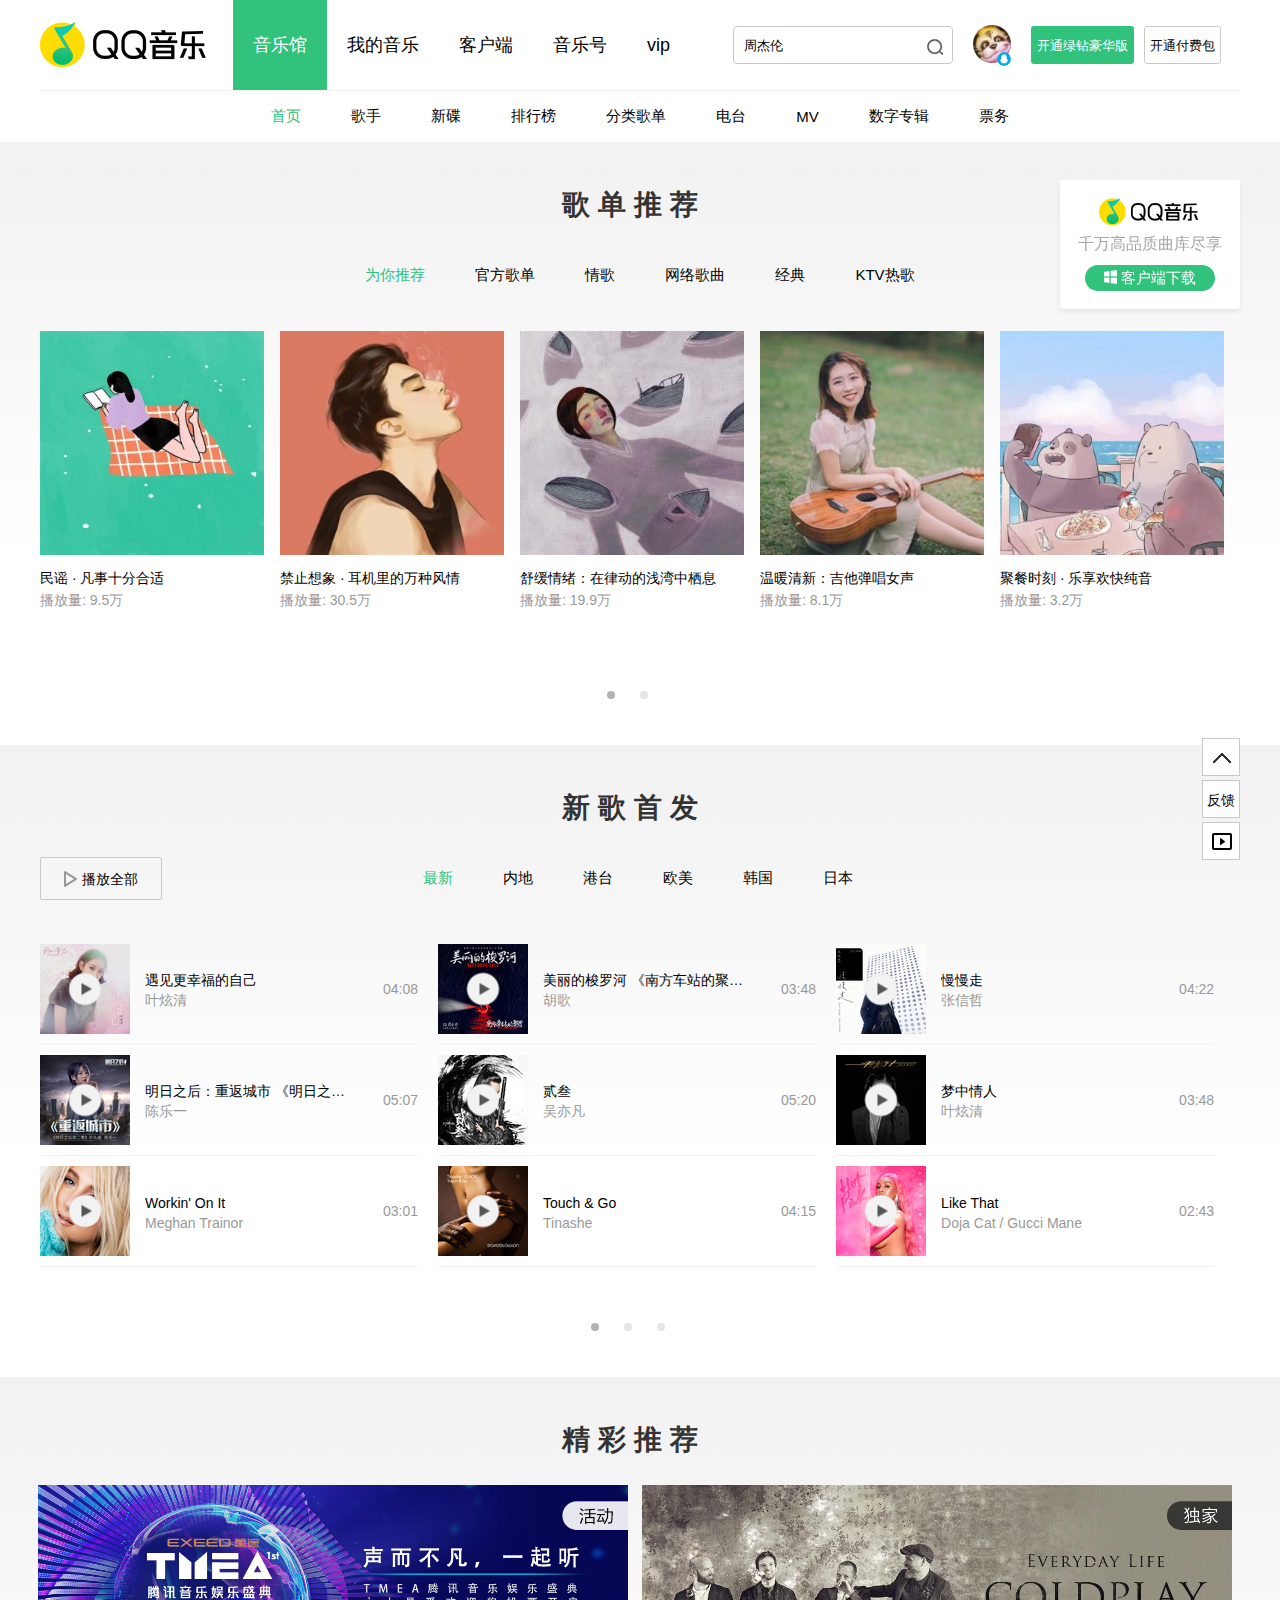
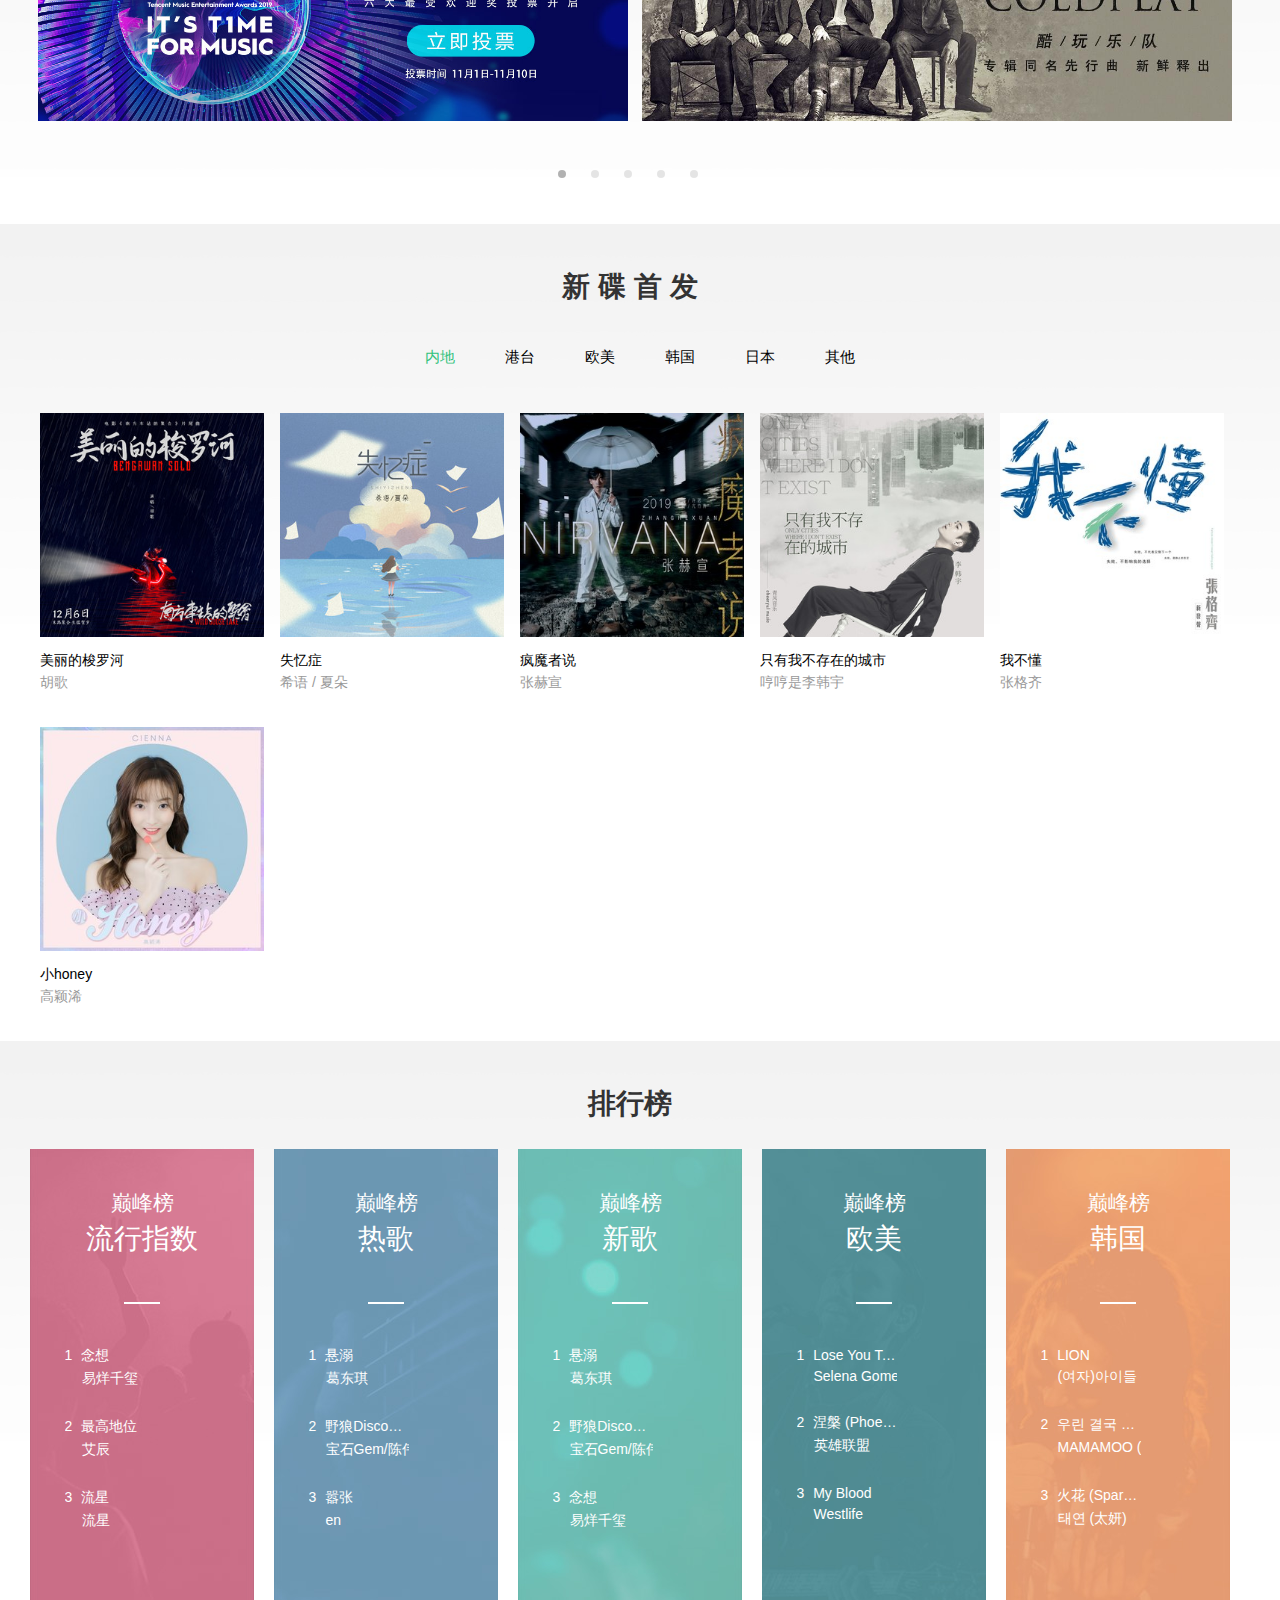
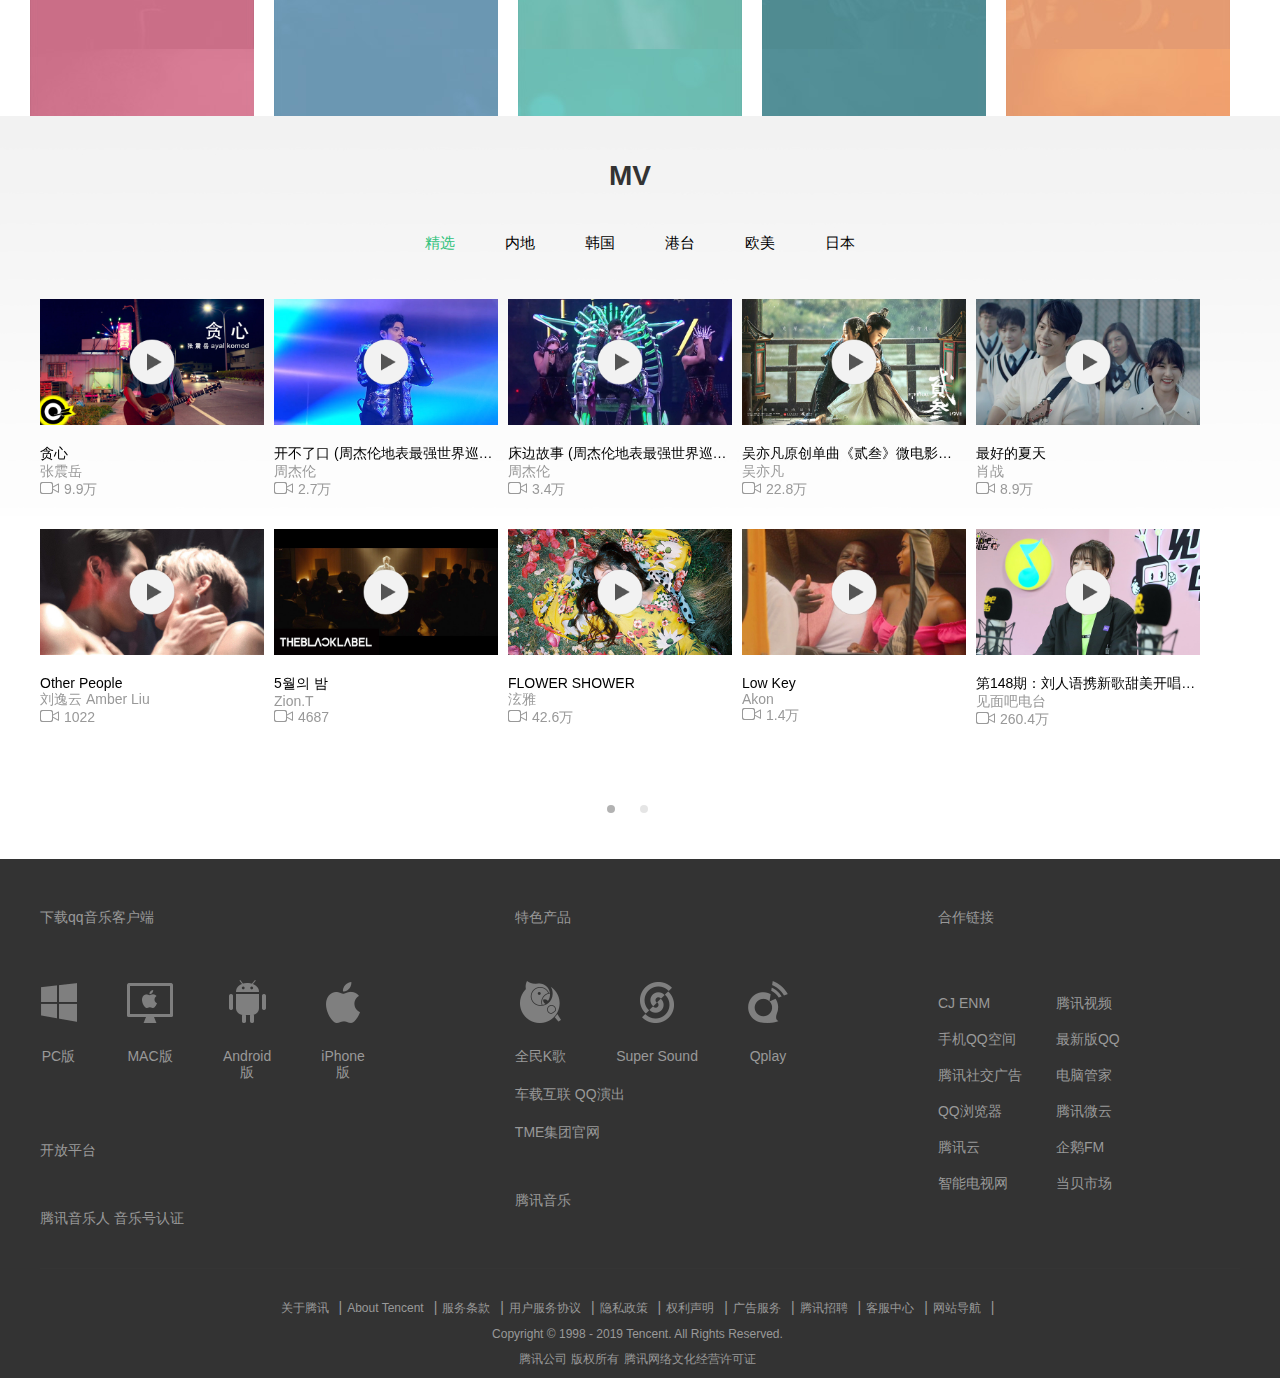
==== commit 97c1b15c: "11.7 20:16" ====
--- a/index.html
+++ b/index.html
@@ -36,7 +36,7 @@
         <div class="header_bar_bot">
           <ul class="header_bar_bot_ul nav_list">
             <li><a href="" class="chosen_page">首页</a></li>
-            <li><a href="">歌手</a></li>
+            <li><a href="searchplay.html">歌手</a></li>
             <li><a href="">新碟</a></li>
             <li><a href="">排行榜</a></li>
             <li><a href="">分类歌单</a></li>
@@ -64,7 +64,7 @@
             <div class="music_list_box">
               <div class="cover">
                 <em class="cover_play"></em>
-                <a href="" class="cover_a">
+                <a href="player.html" class="cover_a">
                   <img src="./img/300.jpg" alt="" class="cover_img" />
                 </a>
               </div>
@@ -78,7 +78,7 @@
             <div class="music_list_box">
               <div class="cover">
                 <em class="cover_play"></em>
-                <a href="" class="cover_a">
+                <a href="player.html" class="cover_a">
                   <img src="./img/300 (1).jpg" alt="" class="cover_img" />
                 </a>
               </div>
@@ -92,7 +92,7 @@
             <div class="music_list_box">
               <div class="cover">
                 <em class="cover_play"></em>
-                <a href="" class="cover_a">
+                <a href="player.html" class="cover_a">
                   <img src="./img/300 (2).jpg" alt="" class="cover_img" />
                 </a>
               </div>
@@ -106,7 +106,7 @@
             <div class="music_list_box">
               <div class="cover">
                 <em class="cover_play"></em>
-                <a href="" class="cover_a">
+                <a href="player.html" class="cover_a">
                   <img src="./img/300 (3).jpg" alt="" class="cover_img" />
                 </a>
               </div>
@@ -120,7 +120,7 @@
             <div class="music_list_box">
               <div class="cover">
                 <em class="cover_play"></em>
-                <a href="" class="cover_a">
+                <a href="player.html" class="cover_a">
                   <img src="./img/300 (4).jpg" alt="" class="cover_img" />
                 </a>
               </div>
@@ -177,7 +177,7 @@
               <div class="new_music_list_box">
                 <div class="new_music_cover">
                   <em class="new_music_cover_play"></em>
-                  <a href="" class="new_music_cover_a">
+                  <a href="player.html" class="new_music_cover_a">
                     <img
                       src="./img/T002R90x90M000003Fn3EN0PkimY.jpg"
                       alt=""
@@ -202,7 +202,7 @@
                   <em class="new_music_cover_play"></em>
                   <a href="" class="new_music_cover_a">
                     <img
-                      src="./img/T002R90x90M000003Fn3EN0PkimY.jpg"
+                      src="./img/T002R90x90M000000rp7iB1Ao5mc.jpg"
                       alt=""
                       class="new_music_img"
                     />
@@ -210,13 +210,13 @@
                 </div>
                 <div class="new_music_list_title">
                   <a href="" class="new_music_title">
-                    <p>遇见更幸福的自己</p>
+                    <p>美丽的梭罗河 《南方车站的聚会》电影片尾曲</p>
                   </a>
                   <a href="" class="song_author">
-                    <span>叶炫清</span>
-                  </a>
-                </div>
-                <p class="song_time">04:08</p>
+                    <span>胡歌</span>
+                  </a>
+                </div>
+                <p class="song_time">03:48</p>
               </div>
             </li>
             <li>
@@ -225,7 +225,7 @@
                   <em class="new_music_cover_play"></em>
                   <a href="" class="new_music_cover_a">
                     <img
-                      src="./img/T002R90x90M000003Fn3EN0PkimY.jpg"
+                      src="./img/T002R90x90M000002qQccO3Klpu4.jpg"
                       alt=""
                       class="new_music_img"
                     />
@@ -233,13 +233,13 @@
                 </div>
                 <div class="new_music_list_title">
                   <a href="" class="new_music_title">
-                    <p>遇见更幸福的自己</p>
+                    <p>慢慢走</p>
                   </a>
                   <a href="" class="song_author">
-                    <span>叶炫清</span>
-                  </a>
-                </div>
-                <p class="song_time">04:08</p>
+                    <span>张信哲</span>
+                  </a>
+                </div>
+                <p class="song_time">04:22</p>
               </div>
             </li>
             <li>
@@ -248,7 +248,7 @@
                   <em class="new_music_cover_play"></em>
                   <a href="" class="new_music_cover_a">
                     <img
-                      src="./img/T002R90x90M000003Fn3EN0PkimY.jpg"
+                      src="./img/T002R90x90M000002XWRhU0WIgBX.jpg"
                       alt=""
                       class="new_music_img"
                     />
@@ -256,13 +256,13 @@
                 </div>
                 <div class="new_music_list_title">
                   <a href="" class="new_music_title">
-                    <p>遇见更幸福的自己</p>
+                    <p>明日之后：重返城市 《明日之后第二季》手游片头曲</p>
                   </a>
                   <a href="" class="song_author">
-                    <span>叶炫清</span>
-                  </a>
-                </div>
-                <p class="song_time">04:08</p>
+                    <span>陈乐一</span>
+                  </a>
+                </div>
+                <p class="song_time">05:07</p>
               </div>
             </li>
             <li>
@@ -271,7 +271,7 @@
                   <em class="new_music_cover_play"></em>
                   <a href="" class="new_music_cover_a">
                     <img
-                      src="./img/T002R90x90M000003Fn3EN0PkimY.jpg"
+                      src="./img/T002R90x90M000004fruD912fLJ9.jpg"
                       alt=""
                       class="new_music_img"
                     />
@@ -279,13 +279,13 @@
                 </div>
                 <div class="new_music_list_title">
                   <a href="" class="new_music_title">
-                    <p>遇见更幸福的自己</p>
+                    <p>贰叁</p>
                   </a>
                   <a href="" class="song_author">
-                    <span>叶炫清</span>
-                  </a>
-                </div>
-                <p class="song_time">04:08</p>
+                    <span>吴亦凡</span>
+                  </a>
+                </div>
+                <p class="song_time">05:20</p>
               </div>
             </li>
             <li>
@@ -294,7 +294,7 @@
                   <em class="new_music_cover_play"></em>
                   <a href="" class="new_music_cover_a">
                     <img
-                      src="./img/T002R90x90M000003Fn3EN0PkimY.jpg"
+                      src="./img/T002R90x90M000004Q1tRf07lsae.jpg"
                       alt=""
                       class="new_music_img"
                     />
@@ -302,13 +302,13 @@
                 </div>
                 <div class="new_music_list_title">
                   <a href="" class="new_music_title">
-                    <p>遇见更幸福的自己</p>
+                    <p>梦中情人</p>
                   </a>
                   <a href="" class="song_author">
                     <span>叶炫清</span>
                   </a>
                 </div>
-                <p class="song_time">04:08</p>
+                <p class="song_time">03:48</p>
               </div>
             </li>
             <li>
@@ -317,7 +317,7 @@
                   <em class="new_music_cover_play"></em>
                   <a href="" class="new_music_cover_a">
                     <img
-                      src="./img/T002R90x90M000003Fn3EN0PkimY.jpg"
+                      src="./img/T002R90x90M000004WIZaT4PYN1I.jpg"
                       alt=""
                       class="new_music_img"
                     />
@@ -325,13 +325,13 @@
                 </div>
                 <div class="new_music_list_title">
                   <a href="" class="new_music_title">
-                    <p>遇见更幸福的自己</p>
+                    <p>Workin' On It</p>
                   </a>
                   <a href="" class="song_author">
-                    <span>叶炫清</span>
-                  </a>
-                </div>
-                <p class="song_time">04:08</p>
+                    <span>Meghan Trainor</span>
+                  </a>
+                </div>
+                <p class="song_time">03:01</p>
               </div>
             </li>
             <li>
@@ -340,7 +340,7 @@
                   <em class="new_music_cover_play"></em>
                   <a href="" class="new_music_cover_a">
                     <img
-                      src="./img/T002R90x90M000003Fn3EN0PkimY.jpg"
+                      src="./img/T002R90x90M0000039GzdL29JU9X.jpg"
                       alt=""
                       class="new_music_img"
                     />
@@ -348,13 +348,13 @@
                 </div>
                 <div class="new_music_list_title">
                   <a href="" class="new_music_title">
-                    <p>遇见更幸福的自己</p>
+                    <p>Touch & Go</p>
                   </a>
                   <a href="" class="song_author">
-                    <span>叶炫清</span>
-                  </a>
-                </div>
-                <p class="song_time">04:08</p>
+                    <span>Tinashe</span>
+                  </a>
+                </div>
+                <p class="song_time">04:15</p>
               </div>
             </li>
             <li>
@@ -363,7 +363,7 @@
                   <em class="new_music_cover_play"></em>
                   <a href="" class="new_music_cover_a">
                     <img
-                      src="./img/T002R90x90M000003Fn3EN0PkimY.jpg"
+                      src="./img/T002R90x90M000004AP1EG0dAWVI.jpg"
                       alt=""
                       class="new_music_img"
                     />
@@ -371,13 +371,13 @@
                 </div>
                 <div class="new_music_list_title">
                   <a href="" class="new_music_title">
-                    <p>遇见更幸福的自己</p>
+                    <p>Like That</p>
                   </a>
                   <a href="" class="song_author">
-                    <span>叶炫清</span>
-                  </a>
-                </div>
-                <p class="song_time">04:08</p>
+                    <span>Doja Cat / Gucci Mane</span>
+                  </a>
+                </div>
+                <p class="song_time">02:43</p>
               </div>
             </li>
           </ul>
@@ -455,14 +455,18 @@
             <div class="music_list_box">
               <div class="cover">
                 <em class="cover_play"></em>
-                <a href="" class="cover_a">
-                  <img src="./img/300.jpg" alt="" class="cover_img" />
+                <a href="player.html" class="cover_a">
+                  <img
+                    src="./img/T002R300x300M000000rp7iB1Ao5mc_1.jpg"
+                    alt=""
+                    class="cover_img"
+                  />
                 </a>
               </div>
               <a href="" class="music_list_title">
-                <p>民谣 · 凡事十分合适</p>
-              </a>
-              <span>播放量:</span><span> 9.5万</span>
+                <p>美丽的梭罗河</p>
+              </a>
+              <span>胡歌</span>
             </div>
           </li>
           <li>
@@ -470,13 +474,17 @@
               <div class="cover">
                 <em class="cover_play"></em>
                 <a href="" class="cover_a">
-                  <img src="./img/300 (1).jpg" alt="" class="cover_img" />
+                  <img
+                    src="./img/T002R300x300M000002c7OUp29bqE3_1.jpg"
+                    alt=""
+                    class="cover_img"
+                  />
                 </a>
               </div>
               <a href="" class="music_list_title">
-                <p>禁止想象 · 耳机里的万种风情</p>
-              </a>
-              <span>播放量:</span><span> 30.5万</span>
+                <p>失忆症</p>
+              </a>
+              <span>希语 /</span><span> 夏朵</span>
             </div>
           </li>
           <li>
@@ -484,13 +492,17 @@
               <div class="cover">
                 <em class="cover_play"></em>
                 <a href="" class="cover_a">
-                  <img src="./img/300 (2).jpg" alt="" class="cover_img" />
+                  <img
+                    src="./img/T002R300x300M000003XKZeg2DviQF_1.jpg"
+                    alt=""
+                    class="cover_img"
+                  />
                 </a>
               </div>
               <a href="" class="music_list_title">
-                <p>舒缓情绪：在律动的浅湾中栖息</p>
-              </a>
-              <span>播放量:</span><span> 19.9万</span>
+                <p>疯魔者说</p>
+              </a>
+              <span>张赫宣</span>
             </div>
           </li>
           <li>
@@ -498,13 +510,17 @@
               <div class="cover">
                 <em class="cover_play"></em>
                 <a href="" class="cover_a">
-                  <img src="./img/300 (3).jpg" alt="" class="cover_img" />
+                  <img
+                    src="./img/T002R300x300M000000DOOxl1cvwqj_1.jpg"
+                    alt=""
+                    class="cover_img"
+                  />
                 </a>
               </div>
               <a href="" class="music_list_title">
-                <p>温暖清新：吉他弹唱女声</p>
-              </a>
-              <span>播放量:</span><span> 8.1万</span>
+                <p>只有我不存在的城市</p>
+              </a>
+              <span>哼哼是李韩宇</span>
             </div>
           </li>
           <li>
@@ -512,13 +528,17 @@
               <div class="cover">
                 <em class="cover_play"></em>
                 <a href="" class="cover_a">
-                  <img src="./img/300 (4).jpg" alt="" class="cover_img" />
+                  <img
+                    src="./img/T002R300x300M000004O5EXv0eIpRY_1.jpg"
+                    alt=""
+                    class="cover_img"
+                  />
                 </a>
               </div>
               <a href="" class="music_list_title">
-                <p>聚餐时刻 · 乐享欢快纯音</p>
-              </a>
-              <span>播放量:</span><span> 3.2万</span>
+                <p>我不懂</p>
+              </a>
+              <span>张格齐</span>
             </div>
           </li>
           <li>
@@ -526,13 +546,17 @@
               <div class="cover">
                 <em class="cover_play"></em>
                 <a href="" class="cover_a">
-                  <img src="./img/300 (4).jpg" alt="" class="cover_img" />
+                  <img
+                    src="./img/T002R300x300M000001xJbiQ094oeQ_2.jpg"
+                    alt=""
+                    class="cover_img"
+                  />
                 </a>
               </div>
               <a href="" class="music_list_title">
-                <p>聚餐时刻 · 乐享欢快纯音</p>
-              </a>
-              <span>播放量:</span><span> 3.2万</span>
+                <p>小honey</p>
+              </a>
+              <span>高颖浠</span>
             </div>
           </li>
         </ul>
@@ -720,9 +744,134 @@
         <ul class="mv_cont_ul">
           <li>
             <div class="mv_box">
+              <a href="player.html">
+                <div class="mv_cover">
+                  <img
+                    src="./img/T015R640x360M101004UsSuj20RXA1.jpg"
+                    alt=""
+                    class="mv_img"
+                  />
+                  <div class="cover_play mv_show"></div>
+                </div>
+              </a>
+              <div class="mv_title">
+                <a href="">
+                  <p class="mv_name">贪心</p>
+                </a>
+                <a href="">
+                  <p class="mv_author">张震岳</p>
+                </a>
+                <p class="vv"><i class="mv_icon"></i>9.9万</p>
+              </div>
+            </div>
+          </li>
+          <li>
+            <div class="mv_box">
+              <a
+                href="https://y.qq.com/n/yqq/mv/v/u0032fnvmy2.html#stat=y_new.index.mv.play_btn"
+              >
+                <div class="mv_cover">
+                  <img
+                    src="./img/T015R640x360M101000UcsZI44lbuZ.jpg"
+                    alt=""
+                    class="mv_img"
+                  />
+                  <div class="cover_play mv_show"></div>
+                </div>
+              </a>
+              <div class="mv_title">
+                <a href="">
+                  <p class="mv_name">开不了口 (周杰伦地表最强世界巡回演唱会)</p>
+                </a>
+                <a href="">
+                  <p class="mv_author">周杰伦</p>
+                </a>
+                <p class="vv"><i class="mv_icon"></i>2.7万</p>
+              </div>
+            </div>
+          </li>
+          <li>
+            <div class="mv_box">
+              <a
+                href="https://y.qq.com/n/yqq/mv/v/v0032bim70p.html#stat=y_new.index.mv.play_btn"
+              >
+                <div class="mv_cover">
+                  <img
+                    src="./img/T015R640x360M101001zlmgp3QylCd.jpg"
+                    alt=""
+                    class="mv_img"
+                  />
+                  <div class="cover_play mv_show"></div>
+                </div>
+              </a>
+              <div class="mv_title">
+                <a href="">
+                  <p class="mv_name">床边故事 (周杰伦地表最强世界巡回演唱会)</p>
+                </a>
+                <a href="">
+                  <p class="mv_author">周杰伦</p>
+                </a>
+                <p class="vv"><i class="mv_icon"></i>3.4万</p>
+              </div>
+            </div>
+          </li>
+          <li>
+            <div class="mv_box">
+              <a
+                href="https://y.qq.com/n/yqq/mv/v/x00326btbmd.html#stat=y_new.index.mv.play_btn"
+              >
+                <div class="mv_cover">
+                  <img
+                    src="./img/T015R640x360M101003W4lEs2YmRy3.jpg"
+                    alt=""
+                    class="mv_img"
+                  />
+                  <div class="cover_play mv_show"></div>
+                </div>
+              </a>
+              <div class="mv_title">
+                <a href="">
+                  <p class="mv_name">
+                    吴亦凡原创单曲《贰叁》微电影全球首播 (微电影)
+                  </p>
+                </a>
+                <a href="">
+                  <p class="mv_author">吴亦凡</p>
+                </a>
+                <p class="vv"><i class="mv_icon"></i>22.8万</p>
+              </div>
+            </div>
+          </li>
+          <li>
+            <div class="mv_box">
+              <a
+                href="https://y.qq.com/n/yqq/mv/v/q0032b0ewos.html#stat=y_new.index.mv.play_btn"
+              >
+                <div class="mv_cover">
+                  <img
+                    src="./img/T015R640x360M101000lEnqR2sIw68.jpg"
+                    alt=""
+                    class="mv_img"
+                  />
+                  <div class="cover_play mv_show"></div>
+                </div>
+              </a>
+              <div class="mv_title">
+                <a href="">
+                  <p class="mv_name">最好的夏天</p>
+                </a>
+                <a href="">
+                  <p class="mv_author">肖战</p>
+                </a>
+                <p class="vv"><i class="mv_icon"></i>8.9万</p>
+              </div>
+            </div>
+          </li>
+          <li>
+            <div class="mv_box">
               <div class="mv_cover">
                 <img
-                  src="./img/T015R640x360M101004UsSuj20RXA1.jpg"
+                  src="./img/T015R640x360M101000vWu2F3FBol5.jpg"
                   alt=""
                   class="mv_img"
                 />
@@ -730,12 +879,12 @@
               </div>
               <div class="mv_title">
                 <a href="">
-                  <p class="mv_name">贪心</p>
-                </a>
-                <a href="">
-                  <p class="mv_author">张震岳</p>
-                </a>
-                <p class="vv"><i class="mv_icon"></i>9.9万</p>
+                  <p class="mv_name">Other People</p>
+                </a>
+                <a href="">
+                  <p class="mv_author">刘逸云 Amber Liu</p>
+                </a>
+                <p class="vv"><i class="mv_icon"></i>1022</p>
               </div>
             </div>
           </li>
@@ -743,7 +892,7 @@
             <div class="mv_box">
               <div class="mv_cover">
                 <img
-                  src="./img/T015R640x360M101004UsSuj20RXA1.jpg"
+                  src="./img/T015R640x360M101000dp8hL0ZjC9d.jpg"
                   alt=""
                   class="mv_img"
                 />
@@ -751,180 +900,81 @@
               </div>
               <div class="mv_title">
                 <a href="">
-                  <p class="mv_name">贪心</p>
-                </a>
-                <a href="">
-                  <p class="mv_author">张震岳</p>
-                </a>
-                <p class="vv"><i class="mv_icon"></i>9.9万</p>
+                  <p class="mv_name">5월의 밤</p>
+                </a>
+                <a href="">
+                  <p class="mv_author">Zion.T</p>
+                </a>
+                <p class="vv"><i class="mv_icon"></i>4687</p>
               </div>
             </div>
           </li>
           <li>
             <div class="mv_box">
-              <div class="mv_cover">
-                <img
-                  src="./img/T015R640x360M101004UsSuj20RXA1.jpg"
-                  alt=""
-                  class="mv_img"
-                />
-                <div class="cover_play mv_show"></div>
-              </div>
+              <a
+                href="https://y.qq.com/n/yqq/mv/v/l003273bvdk.html#stat=y_new.index.mv.play_btn"
+              >
+                <div class="mv_cover">
+                  <img
+                    src="./img/T015R640x360M102003HhoWB1cqsNo.jpg"
+                    alt=""
+                    class="mv_img"
+                  />
+                  <div class="cover_play mv_show"></div>
+                </div>
+              </a>
               <div class="mv_title">
                 <a href="">
-                  <p class="mv_name">贪心</p>
-                </a>
-                <a href="">
-                  <p class="mv_author">张震岳</p>
-                </a>
-                <p class="vv"><i class="mv_icon"></i>9.9万</p>
+                  <p class="mv_name">FLOWER SHOWER</p>
+                </a>
+                <a href="">
+                  <p class="mv_author">泫雅</p>
+                </a>
+                <p class="vv"><i class="mv_icon"></i>42.6万</p>
               </div>
             </div>
           </li>
           <li>
             <div class="mv_box">
-              <div class="mv_cover">
-                <img
-                  src="./img/T015R640x360M101004UsSuj20RXA1.jpg"
-                  alt=""
-                  class="mv_img"
-                />
-                <div class="cover_play mv_show"></div>
-              </div>
+              <a href="https://y.qq.com/n/yqq/mv/v/p0032g8uyuq.html">
+                <div class="mv_cover">
+                  <img
+                    src="./img/T015R640x360M1010038vXXK0nZ36C.jpg"
+                    alt=""
+                    class="mv_img"
+                  />
+                  <div class="cover_play mv_show"></div>
+                </div>
+              </a>
               <div class="mv_title">
                 <a href="">
-                  <p class="mv_name">贪心</p>
-                </a>
-                <a href="">
-                  <p class="mv_author">张震岳</p>
-                </a>
-                <p class="vv"><i class="mv_icon"></i>9.9万</p>
+                  <p class="mv_name">Low Key</p>
+                </a>
+                <a href="">
+                  <p class="mv_author">Akon</p>
+                </a>
+                <p class="vv"><i class="mv_icon"></i>1.4万</p>
               </div>
             </div>
           </li>
           <li>
             <div class="mv_box">
-              <div class="mv_cover">
-                <img
-                  src="./img/T015R640x360M101004UsSuj20RXA1.jpg"
-                  alt=""
-                  class="mv_img"
-                />
-                <div class="cover_play mv_show"></div>
-              </div>
+              <a href="https://y.qq.com/n/yqq/mv/v/u0032lfyqiz.html#stat=y_new.index.mv.play_btn">
+                <div class="mv_cover">
+                  <img src="./img/1831664.jpg" alt="" class="mv_img" />
+                  <div class="cover_play mv_show"></div>
+                </div>
+              </a>
               <div class="mv_title">
                 <a href="">
-                  <p class="mv_name">贪心</p>
-                </a>
-                <a href="">
-                  <p class="mv_author">张震岳</p>
-                </a>
-                <p class="vv"><i class="mv_icon"></i>9.9万</p>
-              </div>
-            </div>
-          </li>
-          <li>
-            <div class="mv_box">
-              <div class="mv_cover">
-                <img
-                  src="./img/T015R640x360M101004UsSuj20RXA1.jpg"
-                  alt=""
-                  class="mv_img"
-                />
-                <div class="cover_play mv_show"></div>
-              </div>
-              <div class="mv_title">
-                <a href="">
-                  <p class="mv_name">贪心</p>
-                </a>
-                <a href="">
-                  <p class="mv_author">张震岳</p>
-                </a>
-                <p class="vv"><i class="mv_icon"></i>9.9万</p>
-              </div>
-            </div>
-          </li>
-          <li>
-            <div class="mv_box">
-              <div class="mv_cover">
-                <img
-                  src="./img/T015R640x360M101004UsSuj20RXA1.jpg"
-                  alt=""
-                  class="mv_img"
-                />
-                <div class="cover_play mv_show"></div>
-              </div>
-              <div class="mv_title">
-                <a href="">
-                  <p class="mv_name">贪心</p>
-                </a>
-                <a href="">
-                  <p class="mv_author">张震岳</p>
-                </a>
-                <p class="vv"><i class="mv_icon"></i>9.9万</p>
-              </div>
-            </div>
-          </li>
-          <li>
-            <div class="mv_box">
-              <div class="mv_cover">
-                <img
-                  src="./img/T015R640x360M101004UsSuj20RXA1.jpg"
-                  alt=""
-                  class="mv_img"
-                />
-                <div class="cover_play mv_show"></div>
-              </div>
-              <div class="mv_title">
-                <a href="">
-                  <p class="mv_name">贪心</p>
-                </a>
-                <a href="">
-                  <p class="mv_author">张震岳</p>
-                </a>
-                <p class="vv"><i class="mv_icon"></i>9.9万</p>
-              </div>
-            </div>
-          </li>
-          <li>
-            <div class="mv_box">
-              <div class="mv_cover">
-                <img
-                  src="./img/T015R640x360M101004UsSuj20RXA1.jpg"
-                  alt=""
-                  class="mv_img"
-                />
-                <div class="cover_play mv_show"></div>
-              </div>
-              <div class="mv_title">
-                <a href="">
-                  <p class="mv_name">贪心</p>
-                </a>
-                <a href="">
-                  <p class="mv_author">张震岳</p>
-                </a>
-                <p class="vv"><i class="mv_icon"></i>9.9万</p>
-              </div>
-            </div>
-          </li>
-          <li>
-            <div class="mv_box">
-              <div class="mv_cover">
-                <img
-                  src="./img/T015R640x360M101004UsSuj20RXA1.jpg"
-                  alt=""
-                  class="mv_img"
-                />
-                <div class="cover_play mv_show"></div>
-              </div>
-              <div class="mv_title">
-                <a href="">
-                  <p class="mv_name">贪心</p>
-                </a>
-                <a href="">
-                  <p class="mv_author">张震岳</p>
-                </a>
-                <p class="vv"><i class="mv_icon"></i>9.9万</p>
+                  <p class="mv_name">
+                    第148期：刘人语携新歌甜美开唱 创作少年教学实力卖萌 (Live)
+                  </p>
+                </a>
+                <a href="">
+                  <p class="mv_author">见面吧电台</p>
+                </a>
+                <p class="vv"><i class="mv_icon"></i>260.4万</p>
               </div>
             </div>
           </li>
--- a/index.css
+++ b/index.css
@@ -59,7 +59,6 @@
 .header_bar_top_ul .first_child {
   font-size: 18px;
   color: #fff;
-  /* background: #31c27c; */
 }
 .header_bar_input_box {
   position: relative;
@@ -190,7 +189,7 @@
 .music_list {
   display: flex;
   flex-direction: row;
-  height: 300px;
+  /* height: 300px; */
   flex-wrap: wrap;
 }
 .flex_wrap {
@@ -259,6 +258,7 @@
   -moz-transition: 0.5s;
   -ms-transition: 0.5s;
   -o-transition: 0.5s;
+  pointer-events: none;
 }
 .cover:hover .cover_play {
   transform: scale(1);
@@ -483,6 +483,7 @@
   -moz-transition: 0.5s;
   -ms-transition: 0.5s;
   -o-transition: 0.5s;
+  pointer-events: none;
 }
 .new_music_cover {
   width: 90px;
@@ -510,7 +511,8 @@
   margin-left: 15px;
   width: 238px;
 }
-.new_music_title {
+.new_music_title p{
+  width: 200px;
   font-size: 14px;
   color: #000;
   line-height: 24px;
@@ -558,7 +560,7 @@
   /* justify-content: center; */
   align-items: center;
   position: relative;
-  height: 800px;
+  /* height: 800px; */
 }
 #billboard {
   background: url(./img/bg_detail.jpg) 50% 0 repeat-x;
@@ -709,6 +711,10 @@
 .mv_name {
   color: #000;
   margin-top: 20px;
+  overflow: hidden;
+  text-overflow: ellipsis;
+  white-space: nowrap;
+  width: 220px;
 }
 .mv_name:hover {
   color: #31c27c;
@@ -1046,6 +1052,9 @@
   text-align: center;
   background-color: #31c27c;
 }
+.fixed_music_box a:hover{
+  background-color: rgb(44,175,111);
+}
 .go_top {
   position: fixed;
   right: 40px;
@@ -1147,6 +1156,91 @@
 .search_input i:hover {
   background-position: 0 -60px;
 }
+.search_input_action {
+  position: absolute;
+  background-color: #fff;
+  border: 1px solid #c9c9c9;
+  display: flex;
+  width: 639px;
+  height: 308px;
+  overflow: hidden;
+  border-radius: 3px;
+}
+.search_hover{
+  display:none;
+}
+.search_input:hover .search_hover {
+  display:block;
+}
+.search_input_action_left {
+  width: 94px;
+  border-right: 1px solid #c9c9c9;
+  display: flex;
+  flex-direction: column;
+  align-items: center;
+  color: #999;
+}
+.single_song {
+  padding-top: 10px;
+}
+.single_song em {
+  display: inline-block;
+  width: 16px;
+  height: 16px;
+  background: url(./img/icon_sprite.png) -20px -220px;
+  margin-right: 5px;
+  vertical-align: -3px;
+}
+.singer {
+  padding-top: 134px;
+}
+.singer em {
+  display: inline-block;
+  width: 16px;
+  height: 16px;
+  background: url(./img/icon_sprite.png) -20px -240px;
+  margin-right: 5px;
+  vertical-align: -3px;
+}
+.album {
+  padding-top: 58px;
+}
+.album em {
+  display: inline-block;
+  width: 16px;
+  height: 16px;
+  background: url(./img/icon_sprite.png) -40px 0;
+  margin-right: 5px;
+  vertical-align: -3px;
+}
+.search_input_action_right {
+  flex: 1;
+}
+.single_song_box{
+  border-bottom: 1px solid #c9c9c9;
+}
+.single_song_box_item {
+  /* background-color: gray; */
+  padding: 10px 0 9px 40px;
+}
+.single_song_box_item:hover,
+.single_song_box_item:hover p,
+.single_song_box_item:hover span {
+  background-color: #31c27c;
+  color: #fff;
+}
+.single_song_box_item a {
+  color: #333;
+}
+.single_song_box_item span{
+  color:#999;
+}
+.search_input_action_right p {
+  display: inline-block;
+}
+.singer_name {
+  color: #31c27c;
+}
 .hot_search {
   margin-top: 20px;
 }
@@ -1307,6 +1401,7 @@
   position: relative;
   padding-left: 20px;
   width: 39%;
+  white-space: nowrap;
 }
 .song_list_bar_title:not(.first_row) :hover {
   color: #31c27c;
@@ -1355,8 +1450,10 @@
 .list_menu {
   display: inline-block;
   vertical-align: -14px;
-  position: relative;
-  padding-left: 145px;
+  position: absolute;
+  /* margin-left: 145px; */
+  right: 5px;
+  top:-6px;
   opacity: 0;
 }
 .song_list_ul li:hover .list_menu {
@@ -1433,32 +1530,3 @@
 .download_app_btn:hover {
   background-color: rgb(44, 175, 111);
 }
-body {
-  background: rgba(81, 15, 59);
-  width: 100%;
-  height: 100%;
-}
-.all {
-  position: absolute;
-  background: url(./img/T002R300x300M000003qOjYQ2TlNFt.jpg);
-  background-size: cover;
-  /* background-repeat: no-repeat; */
-  background-position: 50%;
-  filter: blur(65px);
-  transform: translateZ(0);
-  top: 0;
-  left: 0;
-  width: 100%;
-  height: 100%;
-  opacity: 0.6;
-}
-.mask {
-  background-color: rgba(0, 0, 0, 0.35);
-  z-index: 2;
-  position: absolute;
-  top: 0;
-  left: 0;
-  width: 100%;
-  height: 100%;
-  overflow: hidden;
-}
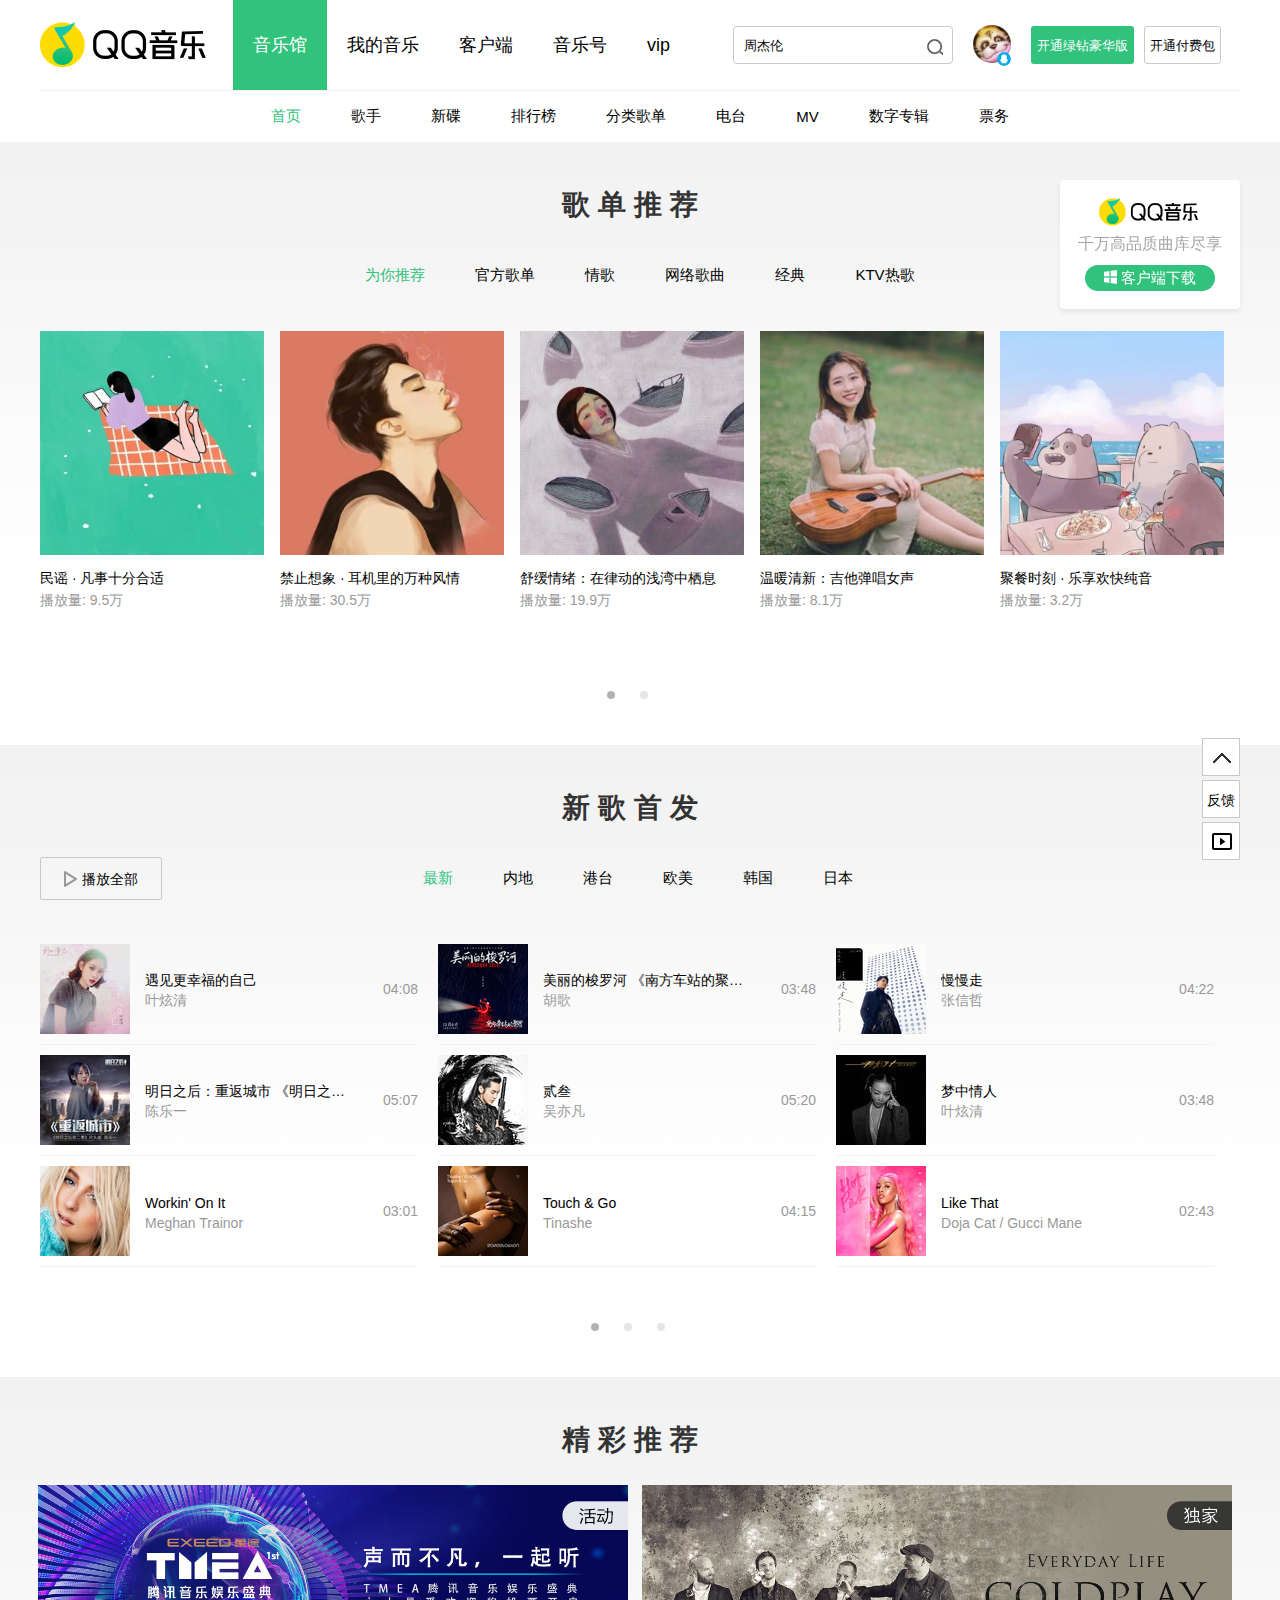
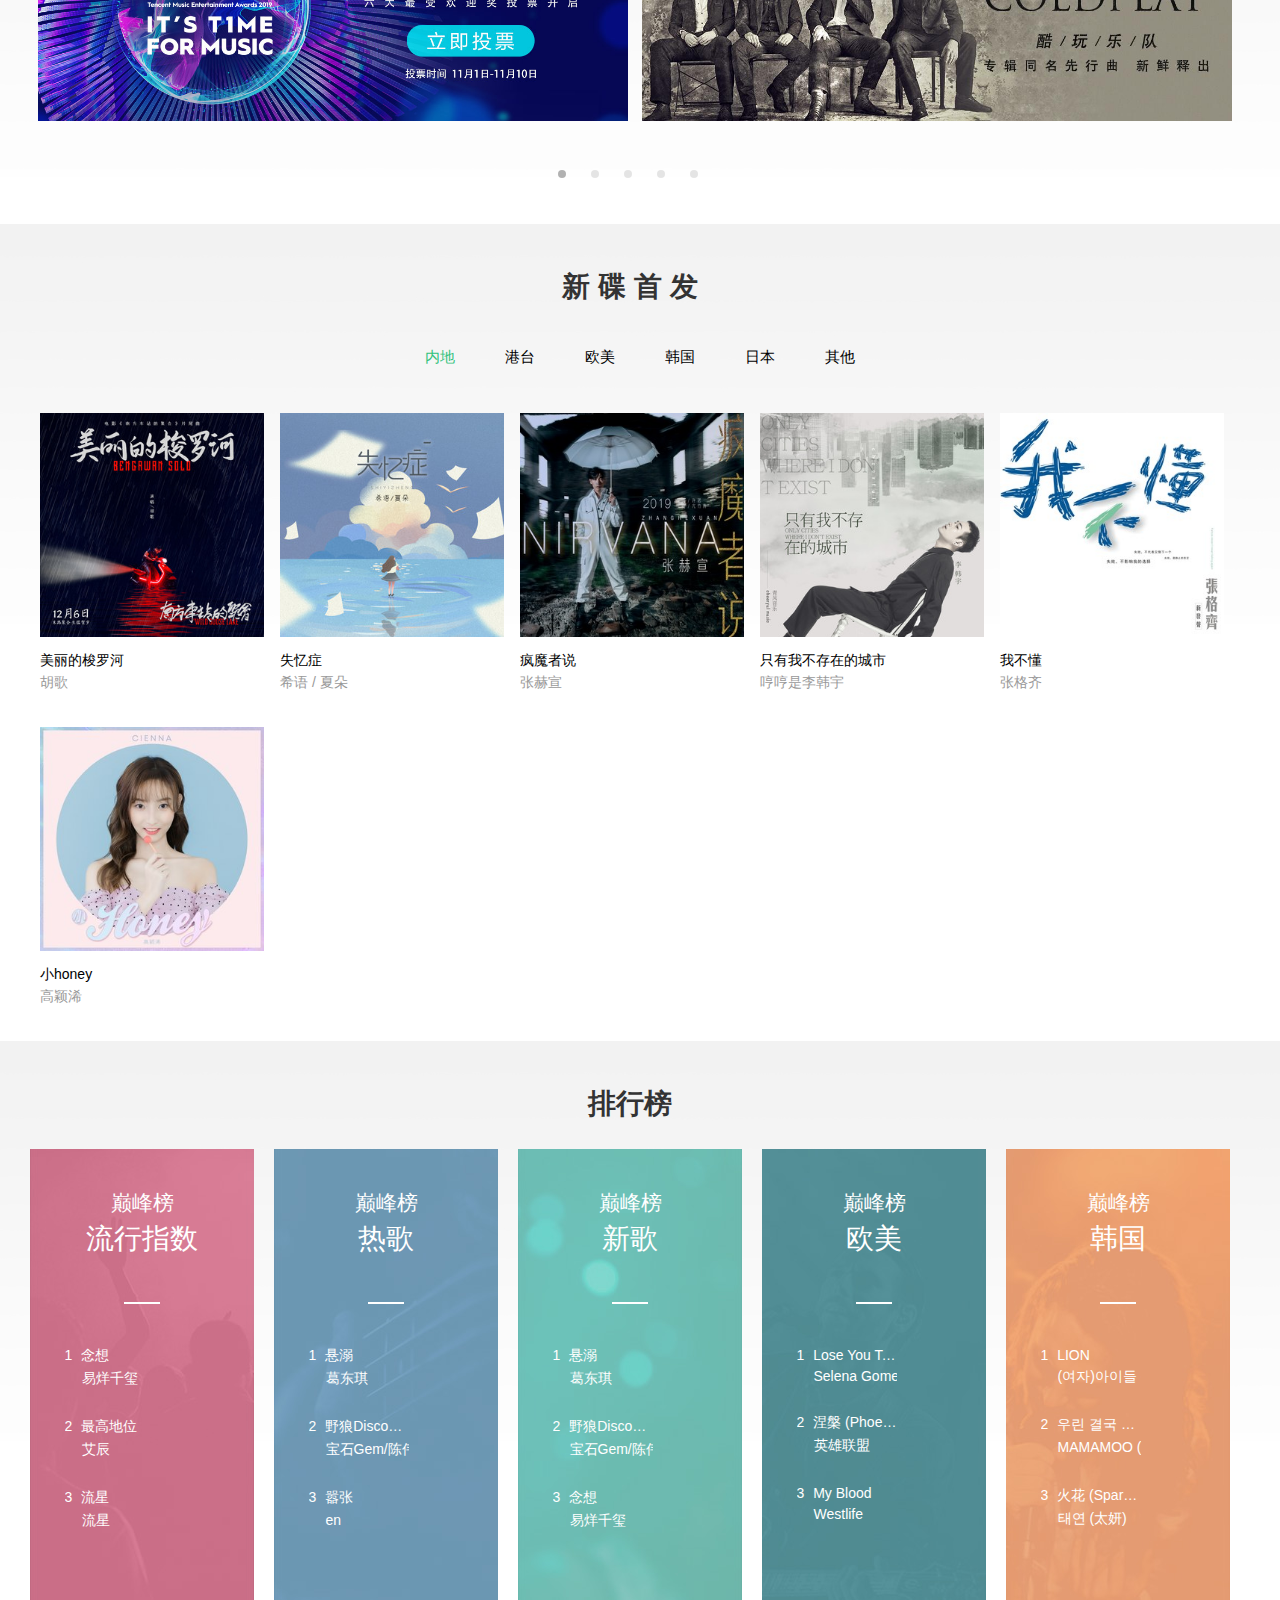
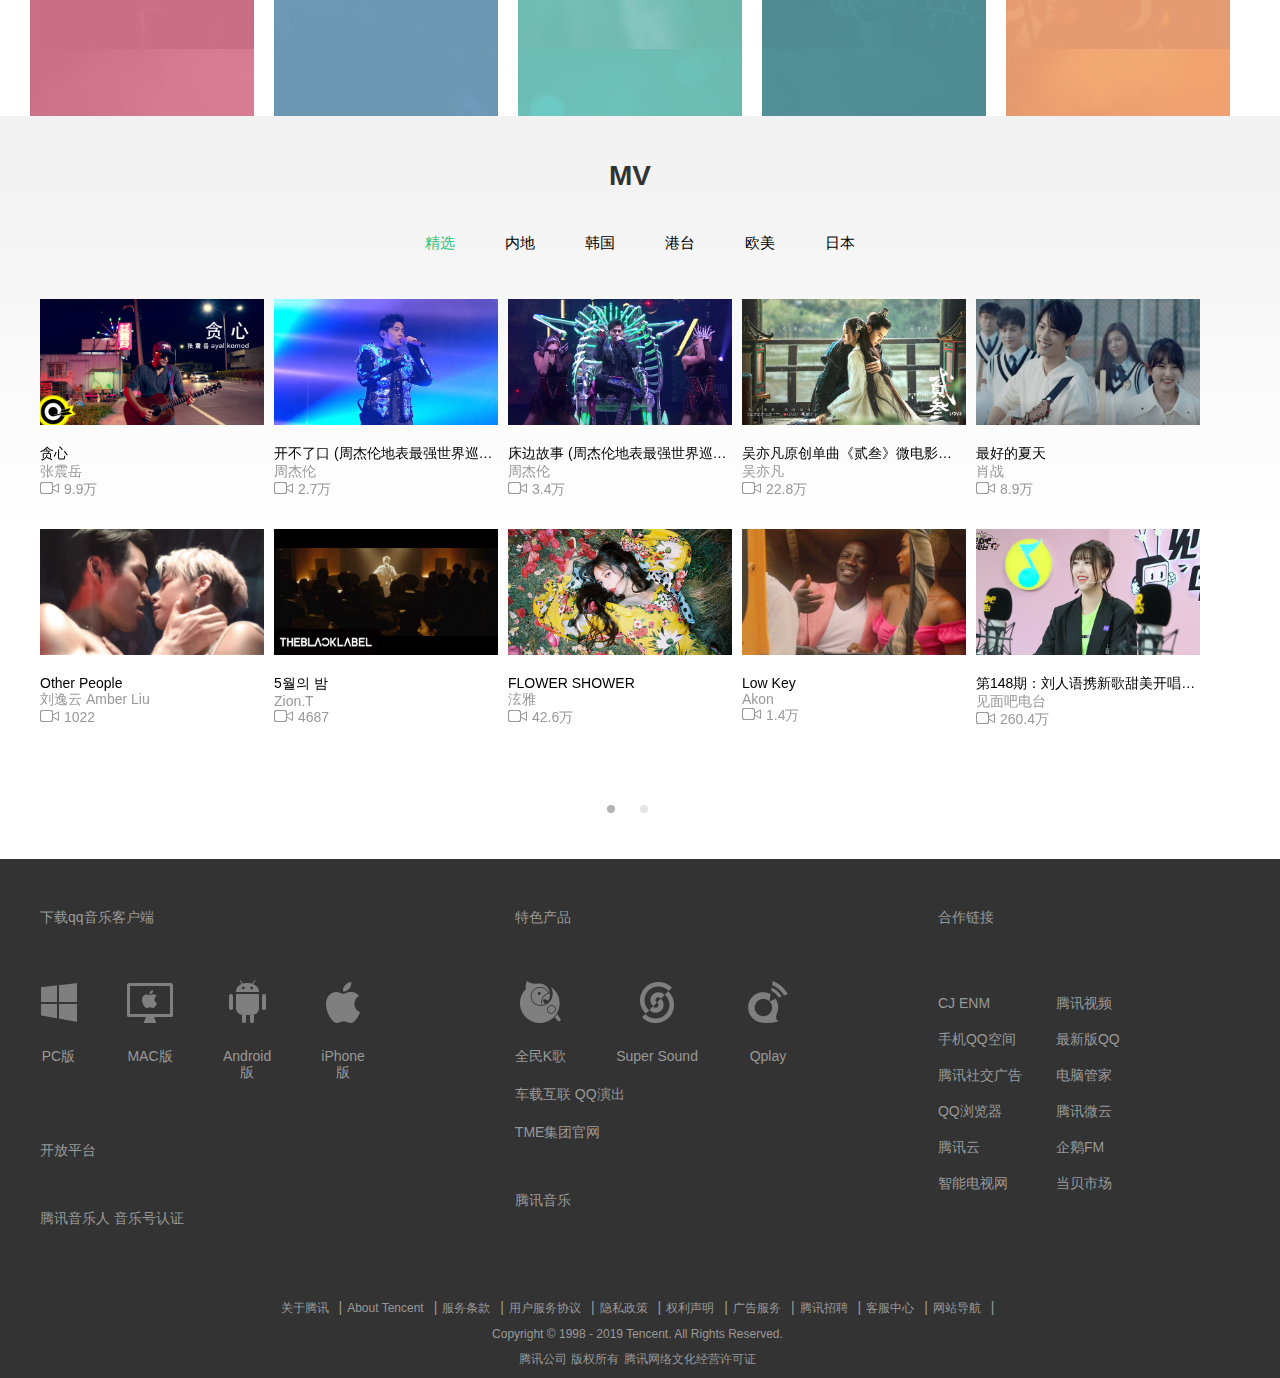
==== commit c46c9792: "11.9" ====
--- a/index.html
+++ b/index.html
@@ -200,7 +200,7 @@
               <div class="new_music_list_box">
                 <div class="new_music_cover">
                   <em class="new_music_cover_play"></em>
-                  <a href="" class="new_music_cover_a">
+                  <a href="player.html" class="new_music_cover_a">
                     <img
                       src="./img/T002R90x90M000000rp7iB1Ao5mc.jpg"
                       alt=""
@@ -223,7 +223,7 @@
               <div class="new_music_list_box">
                 <div class="new_music_cover">
                   <em class="new_music_cover_play"></em>
-                  <a href="" class="new_music_cover_a">
+                  <a href="player.html" class="new_music_cover_a">
                     <img
                       src="./img/T002R90x90M000002qQccO3Klpu4.jpg"
                       alt=""
@@ -246,7 +246,7 @@
               <div class="new_music_list_box">
                 <div class="new_music_cover">
                   <em class="new_music_cover_play"></em>
-                  <a href="" class="new_music_cover_a">
+                  <a href="player.html" class="new_music_cover_a">
                     <img
                       src="./img/T002R90x90M000002XWRhU0WIgBX.jpg"
                       alt=""
@@ -269,7 +269,7 @@
               <div class="new_music_list_box">
                 <div class="new_music_cover">
                   <em class="new_music_cover_play"></em>
-                  <a href="" class="new_music_cover_a">
+                  <a href="player.html" class="new_music_cover_a">
                     <img
                       src="./img/T002R90x90M000004fruD912fLJ9.jpg"
                       alt=""
@@ -292,7 +292,7 @@
               <div class="new_music_list_box">
                 <div class="new_music_cover">
                   <em class="new_music_cover_play"></em>
-                  <a href="" class="new_music_cover_a">
+                  <a href="player.html" class="new_music_cover_a">
                     <img
                       src="./img/T002R90x90M000004Q1tRf07lsae.jpg"
                       alt=""
@@ -315,7 +315,7 @@
               <div class="new_music_list_box">
                 <div class="new_music_cover">
                   <em class="new_music_cover_play"></em>
-                  <a href="" class="new_music_cover_a">
+                  <a href="player.html" class="new_music_cover_a">
                     <img
                       src="./img/T002R90x90M000004WIZaT4PYN1I.jpg"
                       alt=""
@@ -338,7 +338,7 @@
               <div class="new_music_list_box">
                 <div class="new_music_cover">
                   <em class="new_music_cover_play"></em>
-                  <a href="" class="new_music_cover_a">
+                  <a href="player.html" class="new_music_cover_a">
                     <img
                       src="./img/T002R90x90M0000039GzdL29JU9X.jpg"
                       alt=""
@@ -361,7 +361,7 @@
               <div class="new_music_list_box">
                 <div class="new_music_cover">
                   <em class="new_music_cover_play"></em>
-                  <a href="" class="new_music_cover_a">
+                  <a href="player.html" class="new_music_cover_a">
                     <img
                       src="./img/T002R90x90M000004AP1EG0dAWVI.jpg"
                       alt=""
@@ -473,7 +473,7 @@
             <div class="music_list_box">
               <div class="cover">
                 <em class="cover_play"></em>
-                <a href="" class="cover_a">
+                <a href="player.html" class="cover_a">
                   <img
                     src="./img/T002R300x300M000002c7OUp29bqE3_1.jpg"
                     alt=""
@@ -491,7 +491,7 @@
             <div class="music_list_box">
               <div class="cover">
                 <em class="cover_play"></em>
-                <a href="" class="cover_a">
+                <a href="player.html" class="cover_a">
                   <img
                     src="./img/T002R300x300M000003XKZeg2DviQF_1.jpg"
                     alt=""
@@ -509,7 +509,7 @@
             <div class="music_list_box">
               <div class="cover">
                 <em class="cover_play"></em>
-                <a href="" class="cover_a">
+                <a href="player.html" class="cover_a">
                   <img
                     src="./img/T002R300x300M000000DOOxl1cvwqj_1.jpg"
                     alt=""
@@ -527,7 +527,7 @@
             <div class="music_list_box">
               <div class="cover">
                 <em class="cover_play"></em>
-                <a href="" class="cover_a">
+                <a href="player.html" class="cover_a">
                   <img
                     src="./img/T002R300x300M000004O5EXv0eIpRY_1.jpg"
                     alt=""
@@ -545,7 +545,7 @@
             <div class="music_list_box">
               <div class="cover">
                 <em class="cover_play"></em>
-                <a href="" class="cover_a">
+                <a href="player.html" class="cover_a">
                   <img
                     src="./img/T002R300x300M000001xJbiQ094oeQ_2.jpg"
                     alt=""
@@ -571,7 +571,7 @@
               <h2 class="billboard_title">巅峰榜</h2>
               <h1 class="billboard_type">流行指数</h1>
               <div class="billboard_cover_box">
-                <a href="" class="billboard_cover_box_a">
+                <a href="player.html" class="billboard_cover_box_a">
                   <div class="solid"></div>
                   <div class="cover_play show"></div>
                 </a>
@@ -603,7 +603,7 @@
               <h2 class="billboard_title">巅峰榜</h2>
               <h1 class="billboard_type">热歌</h1>
               <div class="billboard_cover_box">
-                <a href="" class="billboard_cover_box_a">
+                <a href="player.html" class="billboard_cover_box_a">
                   <div class="solid"></div>
                   <div class="cover_play show"></div>
                 </a>
@@ -635,7 +635,7 @@
               <h2 class="billboard_title">巅峰榜</h2>
               <h1 class="billboard_type">新歌</h1>
               <div class="billboard_cover_box">
-                <a href="" class="billboard_cover_box_a">
+                <a href="player.html" class="billboard_cover_box_a">
                   <div class="solid"></div>
                   <div class="cover_play show"></div>
                 </a>
@@ -667,7 +667,7 @@
               <h2 class="billboard_title">巅峰榜</h2>
               <h1 class="billboard_type">欧美</h1>
               <div class="billboard_cover_box">
-                <a href="" class="billboard_cover_box_a">
+                <a href="player.html" class="billboard_cover_box_a">
                   <div class="solid"></div>
                   <div class="cover_play show"></div>
                 </a>
@@ -699,7 +699,7 @@
               <h2 class="billboard_title">巅峰榜</h2>
               <h1 class="billboard_type">韩国</h1>
               <div class="billboard_cover_box">
-                <a href="" class="billboard_cover_box_a">
+                <a href="player.html" class="billboard_cover_box_a">
                   <div class="solid"></div>
                   <div class="cover_play show"></div>
                 </a>
--- a/index.css
+++ b/index.css
@@ -477,7 +477,7 @@
   cursor: pointer;
   background-image: url(./img/cover_play.png);
   transform: scale(0.5);
-  /*opacity: 0;*/
+  opacity: 0;
   transition: 0.5s;
   -webkit-transition: 0.5s;
   -moz-transition: 0.5s;
@@ -492,6 +492,7 @@
 }
 .new_music_cover:hover .new_music_cover_play {
   transform: scale(0.7);
+  opacity: 1;
 }
 .new_music_img {
   transition: 0.5s;
@@ -731,7 +732,7 @@
   color: #999;
 }
 .mv_show {
-  opacity: 1;
+  /* opacity: 1; */
 }
 .mv_img {
   transition: 0.5s;
@@ -746,6 +747,7 @@
   -moz-transform: scale(1);
   -ms-transform: scale(1);
   -o-transform: scale(1);
+  opacity: 1;
 }
 .mv_cover:hover .mv_img {
   transform: scale(1.1);
@@ -1529,4 +1531,4 @@
 }
 .download_app_btn:hover {
   background-color: rgb(44, 175, 111);
-}
+}